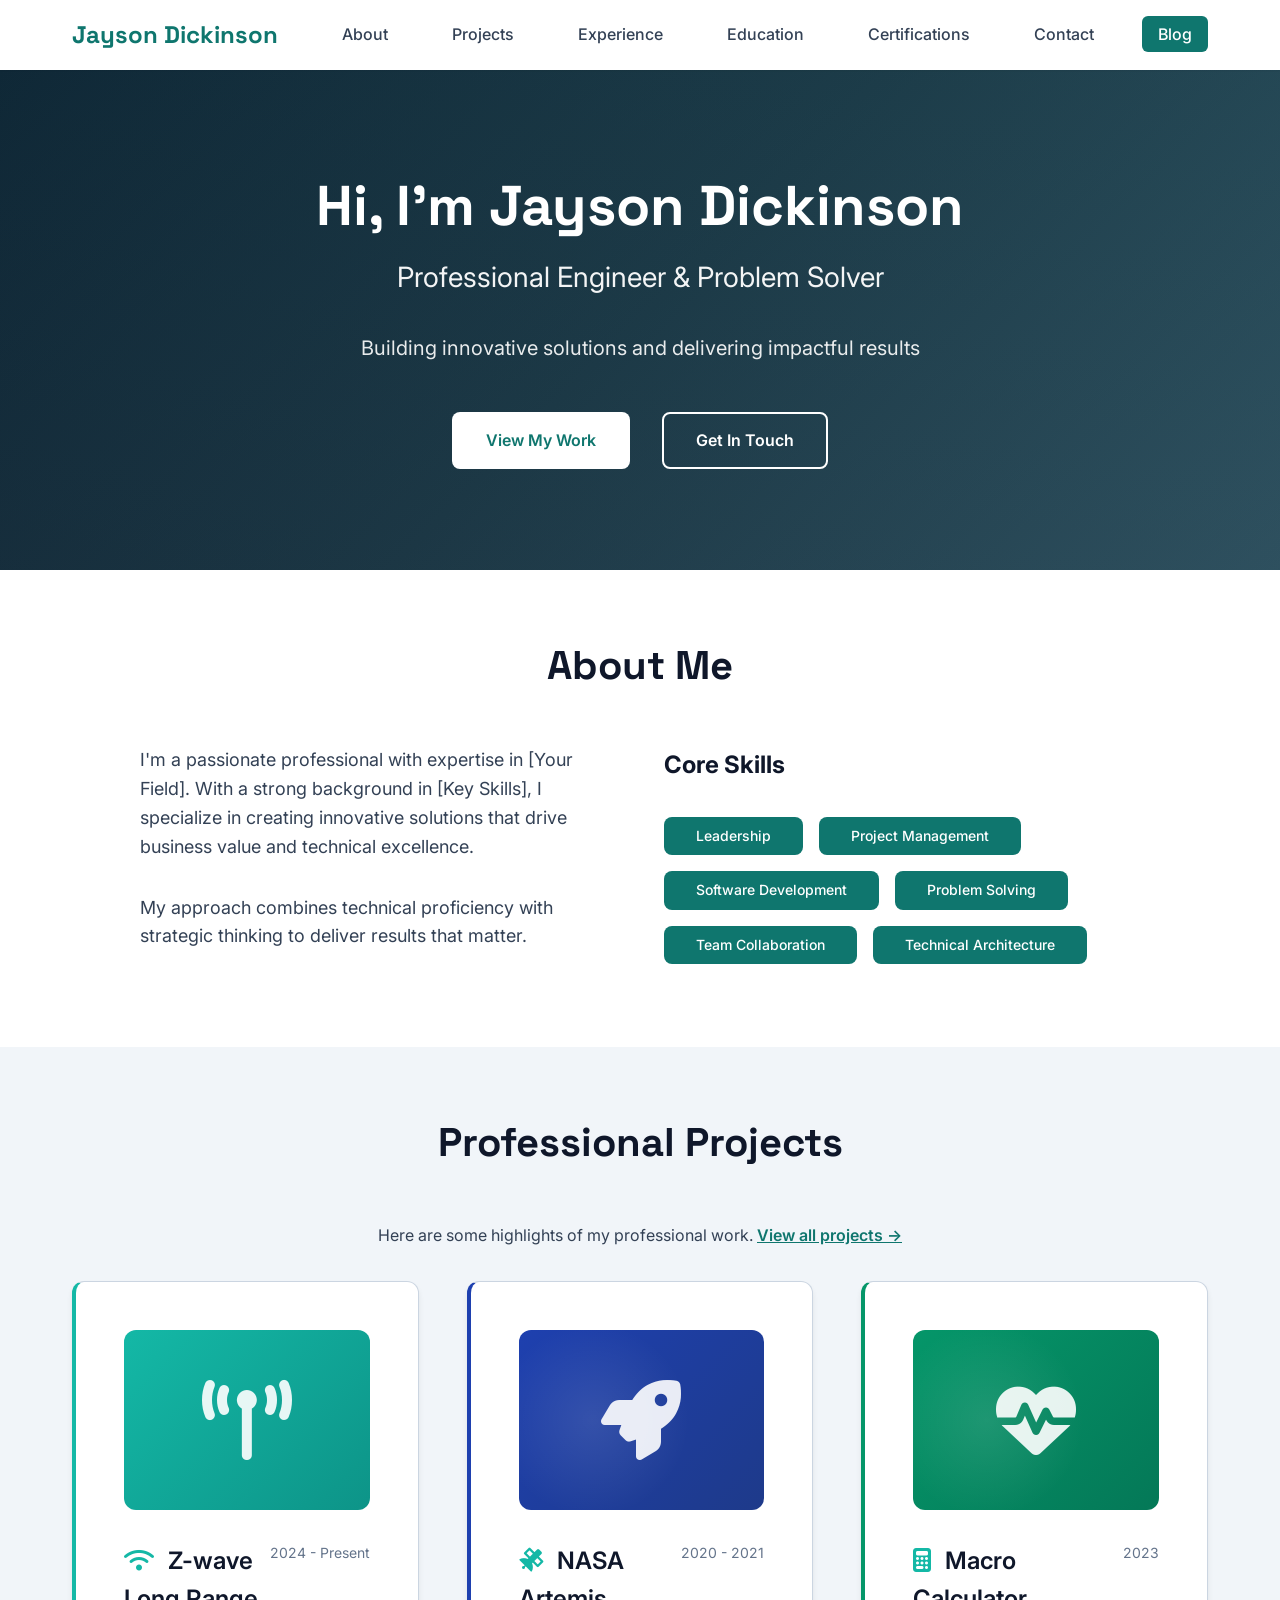
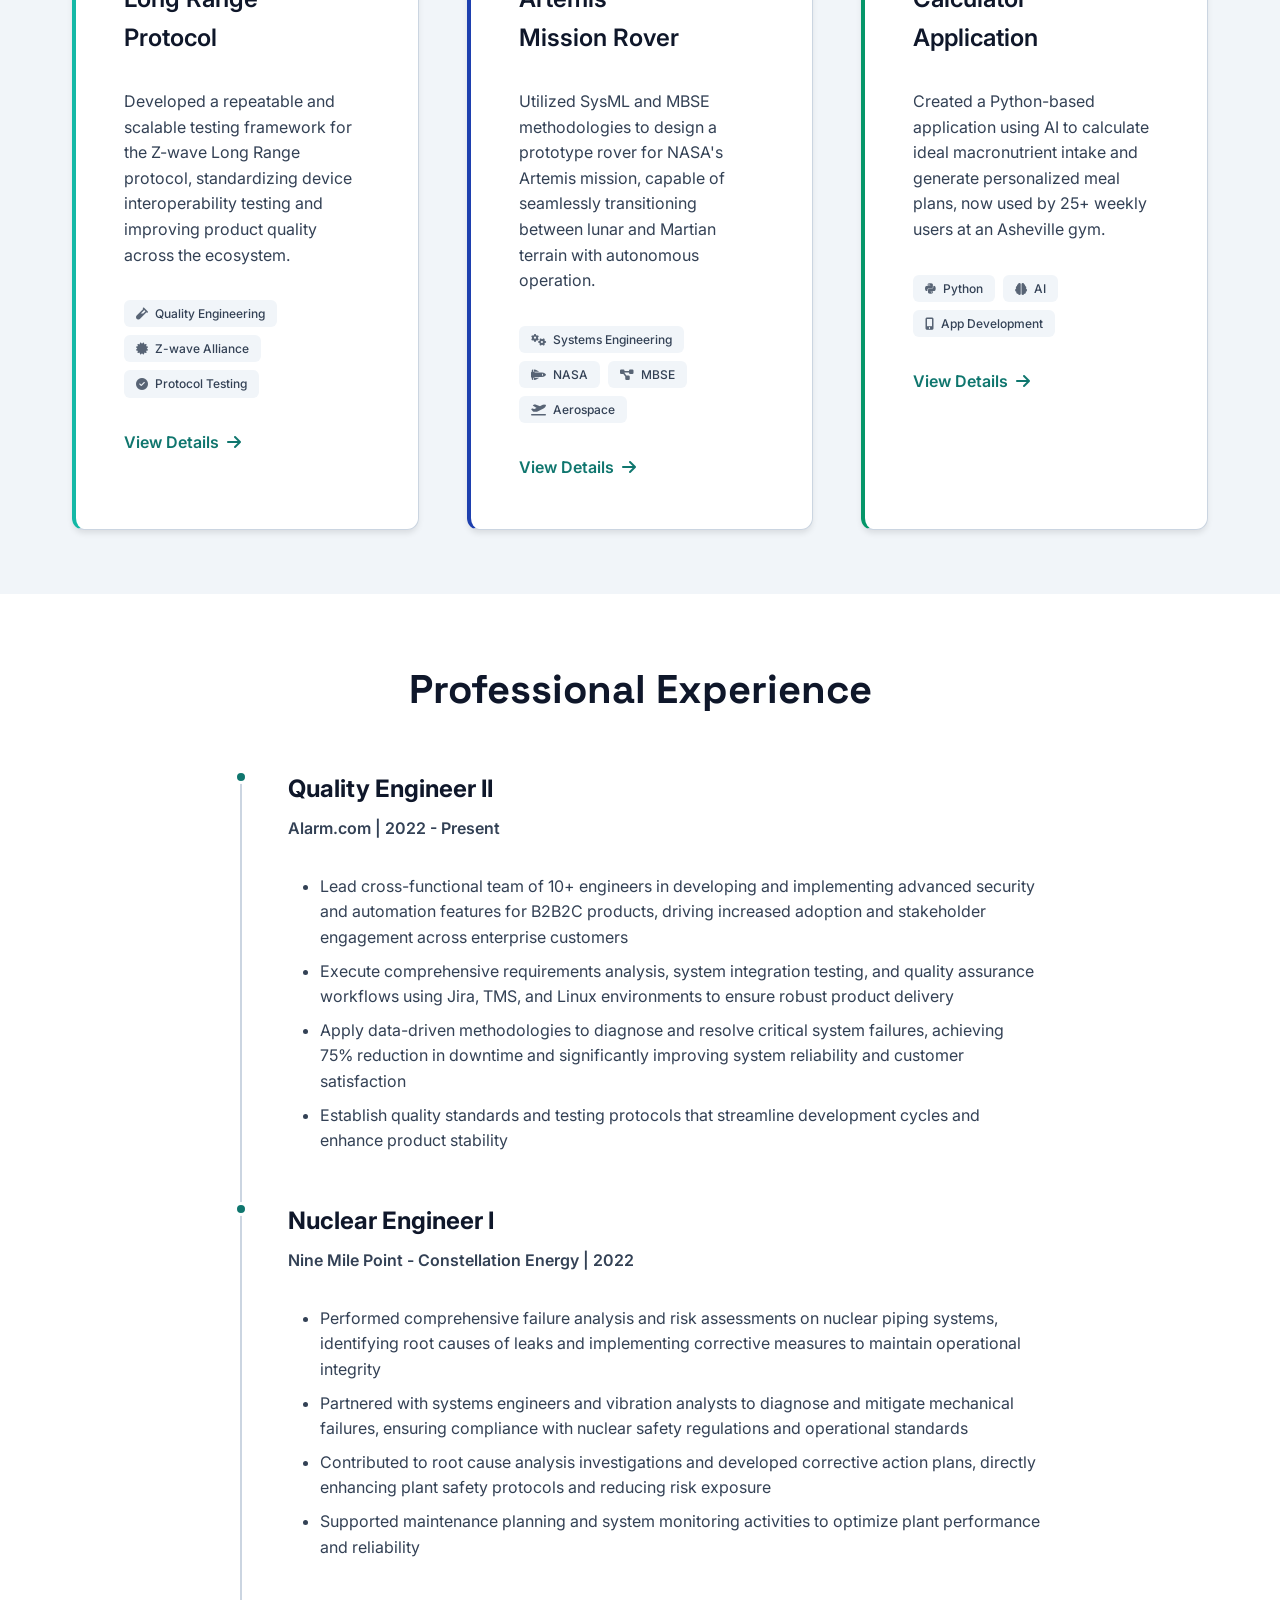
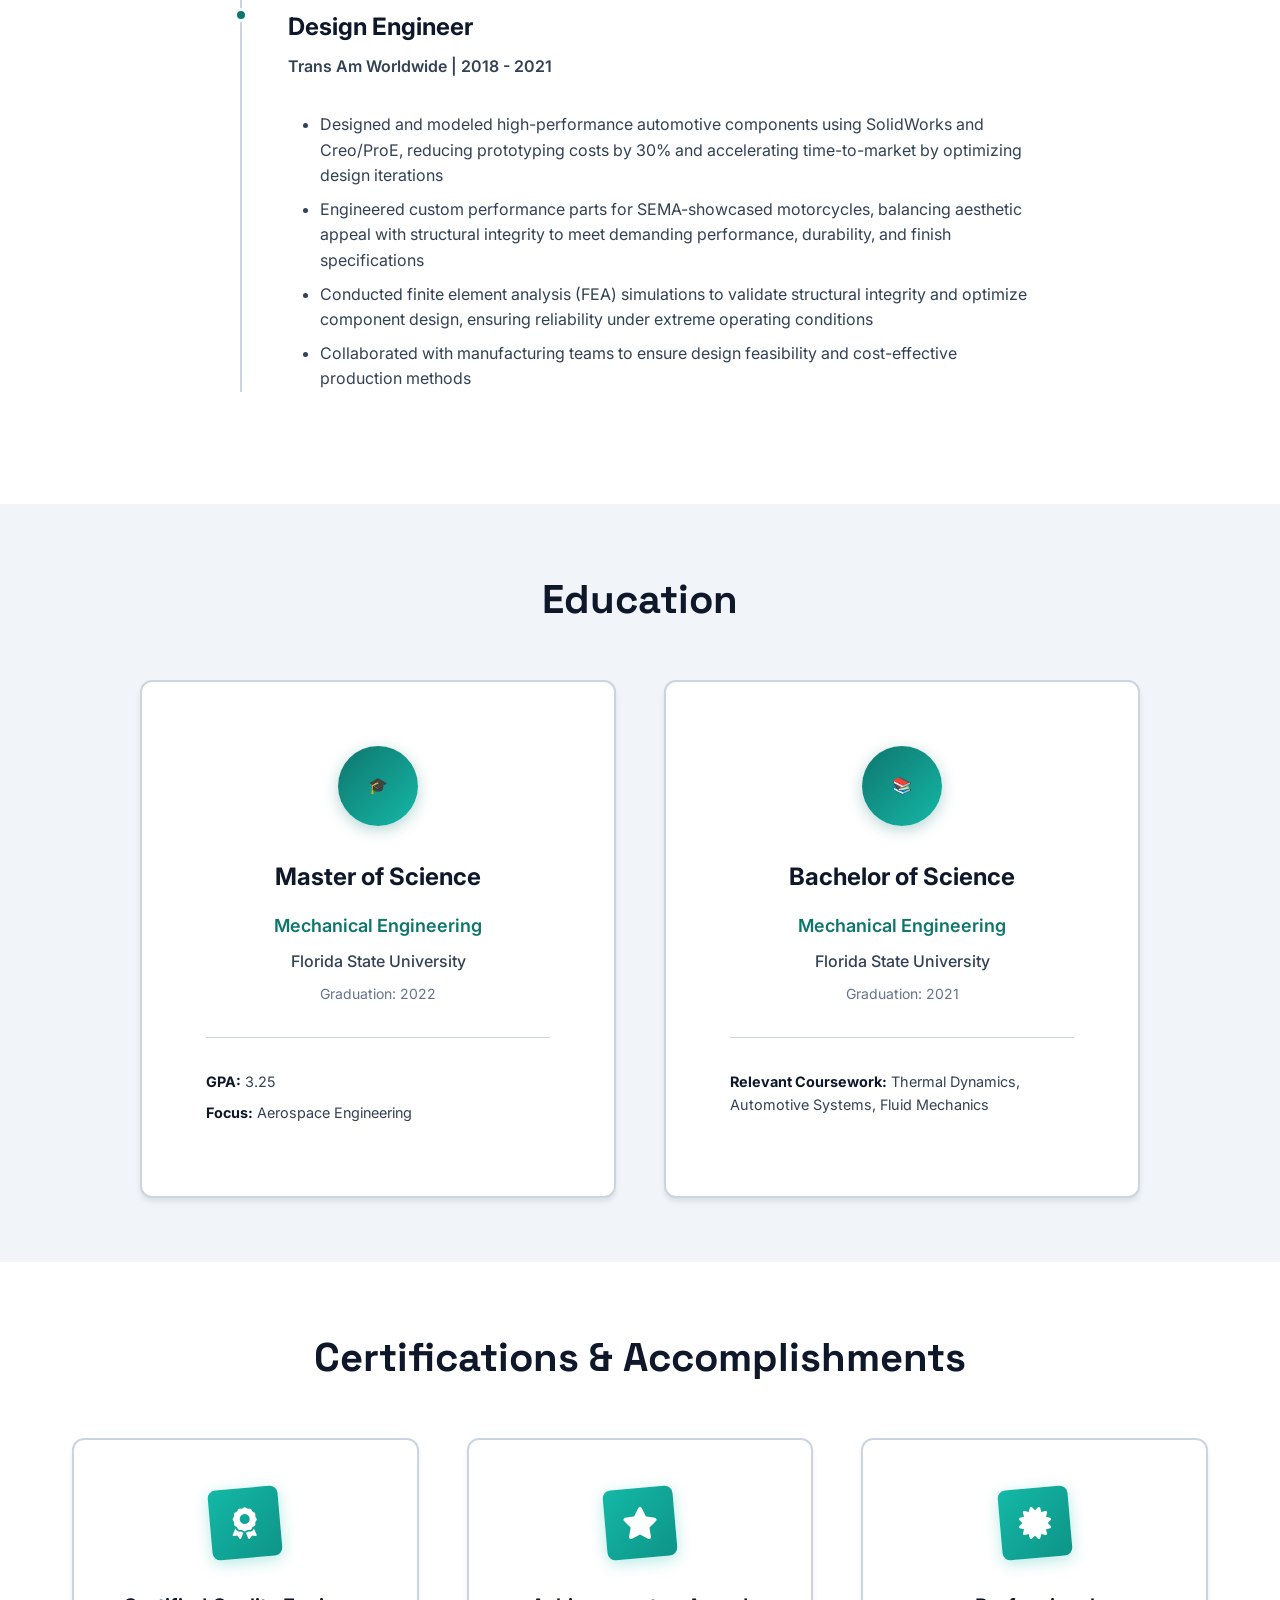
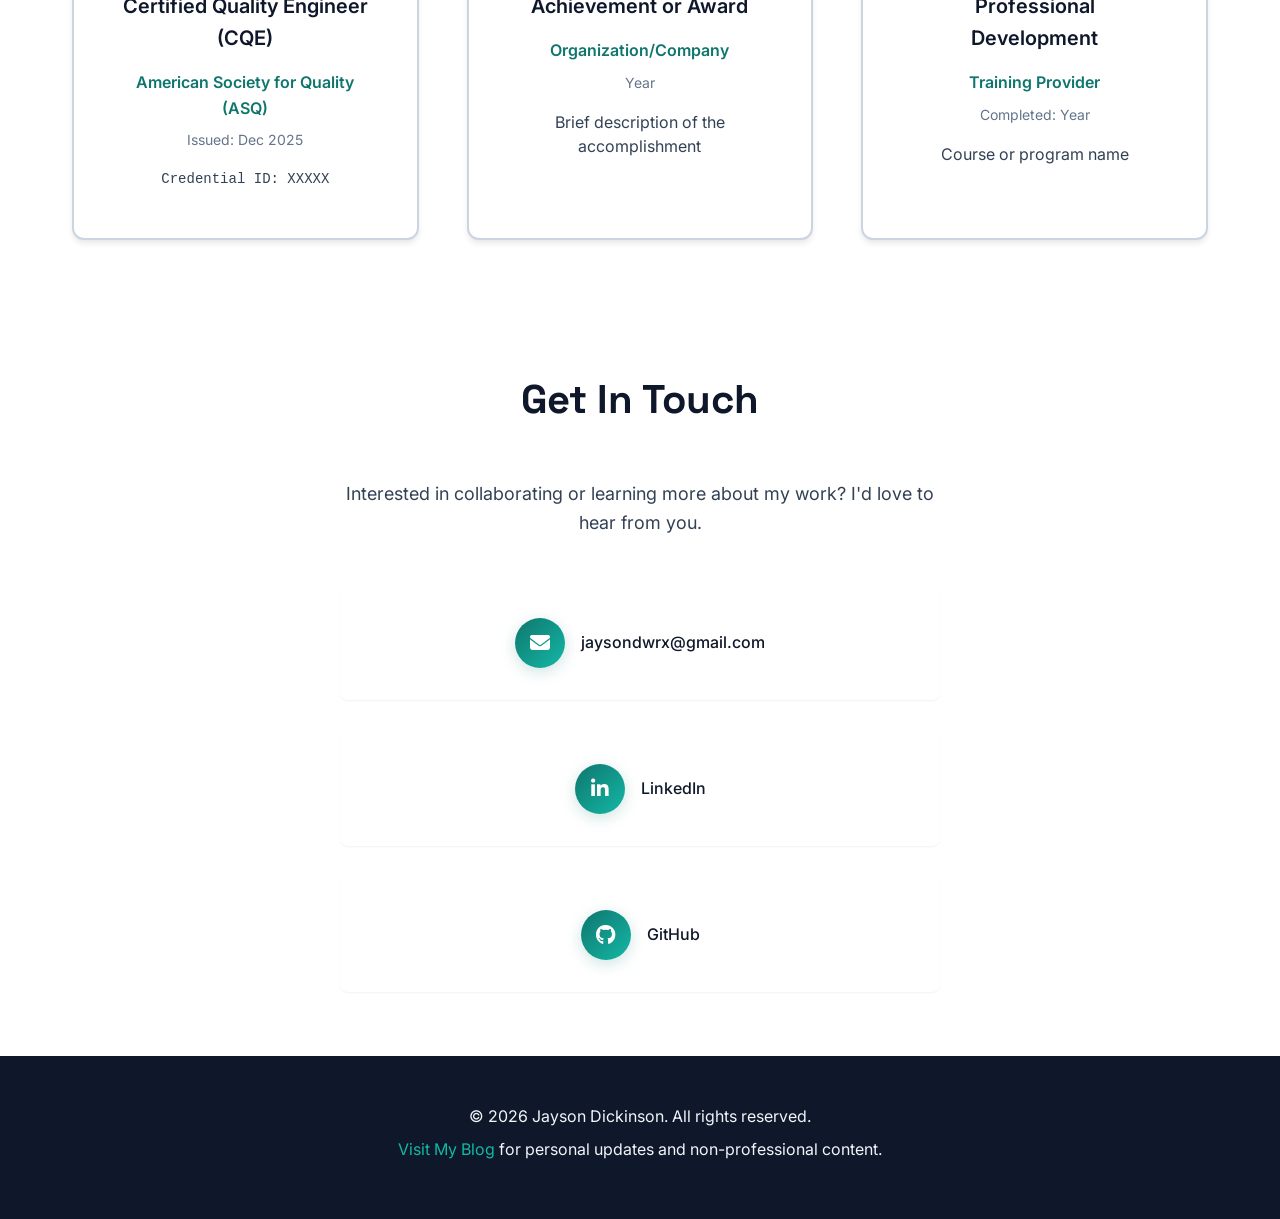
==== index.html @ f4d1e703 "Fix NASA animation: keep rocket upright, use shuttle icon for rover, infinite loop" ====
<!DOCTYPE html>
<html lang="en">
<head>
  <meta charset="UTF-8" />
  <meta name="viewport" content="width=device-width, initial-scale=1.0" />
  <title>Jayson Dickinson | Professional Portfolio</title>
  <!-- Google Fonts -->
  <link rel="preconnect" href="https://fonts.googleapis.com">
  <link rel="preconnect" href="https://fonts.gstatic.com" crossorigin>
  <link href="https://fonts.googleapis.com/css2?family=Inter:wght@300;400;500;600;700;800&family=Space+Grotesk:wght@400;500;600;700&display=swap" rel="stylesheet">
  <!-- Font Awesome Icons -->
  <link rel="stylesheet" href="https://cdnjs.cloudflare.com/ajax/libs/font-awesome/6.5.1/css/all.min.css" />
  <link rel="stylesheet" href="styles.css" />
</head>
<body>
  <!-- Navigation -->
  <nav class="navbar">
    <div class="container">
      <div class="logo">Jayson Dickinson</div>
      <ul class="nav-links">
        <li><a href="#about">About</a></li>
        <li><a href="#projects">Projects</a></li>
        <li><a href="#experience">Experience</a></li>
        <li><a href="#education">Education</a></li>
        <li><a href="#certifications">Certifications</a></li>
        <li><a href="#contact">Contact</a></li>
        <li><a href="blog.html" class="blog-link">Blog</a></li>
      </ul>
    </div>
  </nav>

  <!-- Hero Section -->
  <section class="hero">
    <div class="container">
      <h1 class="hero-title">Hi, I'm Jayson Dickinson</h1>
      <p class="hero-subtitle">Professional Engineer & Problem Solver</p>
      <p class="hero-description">Building innovative solutions and delivering impactful results</p>
      <div class="hero-cta">
        <a href="#projects" class="btn btn-primary">View My Work</a>
        <a href="#contact" class="btn btn-secondary">Get In Touch</a>
      </div>
    </div>
  </section>

  <!-- About Section -->
  <section id="about" class="section">
    <div class="container">
      <h2 class="section-title">About Me</h2>
      <div class="about-content">
        <div class="about-text">
          <p>I'm a passionate professional with expertise in [Your Field]. With a strong background in [Key Skills], I specialize in creating innovative solutions that drive business value and technical excellence.</p>
          <p>My approach combines technical proficiency with strategic thinking to deliver results that matter.</p>
        </div>
        <div class="skills">
          <h3>Core Skills</h3>
          <div class="skill-tags">
            <span class="tag">Leadership</span>
            <span class="tag">Project Management</span>
            <span class="tag">Software Development</span>
            <span class="tag">Problem Solving</span>
            <span class="tag">Team Collaboration</span>
            <span class="tag">Technical Architecture</span>
          </div>
        </div>
      </div>
    </div>
  </section>

  <!-- Projects Section -->
  <section id="projects" class="section section-alt">
    <div class="container">
      <h2 class="section-title">Professional Projects</h2>
      <p style="text-align: center; margin-bottom: 2rem; color: var(--text-medium);">Here are some highlights of my professional work. <a href="projects.html" style="color: var(--primary-color); font-weight: 600;">View all projects →</a></p>
      <div class="projects-grid">
        
        <div class="project-card project-wireless">
          <div class="project-image">
            <i class="fas fa-broadcast-tower project-icon-large"></i>
          </div>
          <div class="project-header">
            <h3><i class="fas fa-wifi"></i> Z-wave Long Range Protocol</h3>
            <span class="project-date">2024 - Present</span>
          </div>
          <p class="project-description">Developed a repeatable and scalable testing framework for the Z-wave Long Range protocol, standardizing device interoperability testing and improving product quality across the ecosystem.</p>
          <div class="project-tags">
            <span class="tag-small"><i class="fas fa-vial"></i> Quality Engineering</span>
            <span class="tag-small"><i class="fas fa-certificate"></i> Z-wave Alliance</span>
            <span class="tag-small"><i class="fas fa-check-circle"></i> Protocol Testing</span>
          </div>
          <div class="project-links">
            <a href="projects.html" class="project-link">View Details <i class="fas fa-arrow-right"></i></a>
          </div>
        </div>

        <div class="project-card project-space">
          <div class="project-image">
            <i class="fas fa-rocket project-icon-large"></i>
            <i class="fas fa-shuttle project-rover"></i>
          </div>
          <div class="project-header">
            <h3><i class="fas fa-satellite"></i> NASA Artemis Mission Rover</h3>
            <span class="project-date">2020 - 2021</span>
          </div>
          <p class="project-description">Utilized SysML and MBSE methodologies to design a prototype rover for NASA's Artemis mission, capable of seamlessly transitioning between lunar and Martian terrain with autonomous operation.</p>
          <div class="project-tags">
            <span class="tag-small"><i class="fas fa-cogs"></i> Systems Engineering</span>
            <span class="tag-small"><i class="fas fa-space-shuttle"></i> NASA</span>
            <span class="tag-small"><i class="fas fa-project-diagram"></i> MBSE</span>
            <span class="tag-small"><i class="fas fa-plane-departure"></i> Aerospace</span>
          </div>
          <div class="project-links">
            <a href="projects.html" class="project-link">View Details <i class="fas fa-arrow-right"></i></a>
          </div>
        </div>

        <div class="project-card project-health">
          <div class="project-image">
            <i class="fas fa-heartbeat project-icon-large"></i>
          </div>
          <div class="project-header">
            <h3><i class="fas fa-calculator"></i> Macro Calculator Application</h3>
            <span class="project-date">2023</span>
          </div>
          <p class="project-description">Created a Python-based application using AI to calculate ideal macronutrient intake and generate personalized meal plans, now used by 25+ weekly users at an Asheville gym.</p>
          <div class="project-tags">
            <span class="tag-small"><i class="fab fa-python"></i> Python</span>
            <span class="tag-small"><i class="fas fa-brain"></i> AI</span>
            <span class="tag-small"><i class="fas fa-mobile-alt"></i> App Development</span>
          </div>
          <div class="project-links">
            <a href="projects.html" class="project-link">View Details <i class="fas fa-arrow-right"></i></a>
          </div>
        </div>

      </div>
    </div>
  </section>

  <!-- Experience Section -->
  <section id="experience" class="section">
    <div class="container">
      <h2 class="section-title">Professional Experience</h2>
      <div class="timeline">
        
        <div class="timeline-item">
          <div class="timeline-marker"></div>
          <div class="timeline-content">
            <h3>Quality Engineer II</h3>
            <p class="company">Alarm.com | 2022 - Present</p>
            <ul>
              <li>Lead cross-functional team of 10+ engineers in developing and implementing advanced security and automation features for B2B2C products, driving increased adoption and stakeholder engagement across enterprise customers</li>
              <li>Execute comprehensive requirements analysis, system integration testing, and quality assurance workflows using Jira, TMS, and Linux environments to ensure robust product delivery</li>
              <li>Apply data-driven methodologies to diagnose and resolve critical system failures, achieving 75% reduction in downtime and significantly improving system reliability and customer satisfaction</li>
              <li>Establish quality standards and testing protocols that streamline development cycles and enhance product stability</li>
            </ul>
          </div>
        </div>

        <div class="timeline-item">
          <div class="timeline-marker"></div>
          <div class="timeline-content">
            <h3>Nuclear Engineer I</h3>
            <p class="company">Nine Mile Point - Constellation Energy | 2022</p>
            <ul>
              <li>Performed comprehensive failure analysis and risk assessments on nuclear piping systems, identifying root causes of leaks and implementing corrective measures to maintain operational integrity</li>
              <li>Partnered with systems engineers and vibration analysts to diagnose and mitigate mechanical failures, ensuring compliance with nuclear safety regulations and operational standards</li>
              <li>Contributed to root cause analysis investigations and developed corrective action plans, directly enhancing plant safety protocols and reducing risk exposure</li>
              <li>Supported maintenance planning and system monitoring activities to optimize plant performance and reliability</li>
            </ul>
          </div>
        </div>

        <div class="timeline-item">
          <div class="timeline-marker"></div>
          <div class="timeline-content">
            <h3>Design Engineer</h3>
            <p class="company">Trans Am Worldwide | 2018 - 2021</p>
            <ul>
              <li>Designed and modeled high-performance automotive components using SolidWorks and Creo/ProE, reducing prototyping costs by 30% and accelerating time-to-market by optimizing design iterations</li>
              <li>Engineered custom performance parts for SEMA-showcased motorcycles, balancing aesthetic appeal with structural integrity to meet demanding performance, durability, and finish specifications</li>
              <li>Conducted finite element analysis (FEA) simulations to validate structural integrity and optimize component design, ensuring reliability under extreme operating conditions</li>
              <li>Collaborated with manufacturing teams to ensure design feasibility and cost-effective production methods</li>
            </ul>
          </div>
        </div>

      </div>
    </div>
  </section>

  <!-- Education Section -->
  <section id="education" class="section section-alt">
    <div class="container">
      <h2 class="section-title">Education</h2>
      <div class="education-grid">
        
        <div class="education-card">
          <div class="education-icon">🎓</div>
          <h3>Master of Science</h3>
          <p class="education-major">Mechanical Engineering</p>
          <p class="education-school">Florida State University</p>
          <p class="education-date">Graduation: 2022</p>
          <div class="education-details">
            <p><strong>GPA:</strong> 3.25</p>
            <p><strong>Focus:</strong> Aerospace Engineering</p>
          </div>
        </div>

        <div class="education-card">
          <div class="education-icon">📚</div>
          <h3>Bachelor of Science</h3>
          <p class="education-major">Mechanical Engineering</p>
          <p class="education-school">Florida State University</p>
          <p class="education-date">Graduation: 2021</p>
          <div class="education-details">
            <p><strong>Relevant Coursework:</strong> Thermal Dynamics, Automotive Systems, Fluid Mechanics</p>
          </div>
        </div>

      </div>
    </div>
  </section>

  <!-- Certifications & Accomplishments Section -->
  <section id="certifications" class="section">
    <div class="container">
      <h2 class="section-title">Certifications & Accomplishments</h2>
      <div class="certifications-grid">
        
        <!-- Certification Item -->
        <div class="cert-card">
          <div class="cert-icon"><i class="fas fa-award"></i></div>
          <h3>Certified Quality Engineer (CQE)</h3>
          <p class="cert-issuer">American Society for Quality (ASQ)</p>
          <p class="cert-date">Issued: Dec 2025</p>
          <p class="cert-id">Credential ID: XXXXX</p>
        </div>

        <!-- Accomplishment Item -->
        <div class="cert-card">
          <div class="cert-icon"><i class="fas fa-star"></i></div>
          <h3>Achievement or Award</h3>
          <p class="cert-issuer">Organization/Company</p>
          <p class="cert-date">Year</p>
          <p class="cert-description">Brief description of the accomplishment</p>
        </div>

        <!-- Add more as needed -->
        <div class="cert-card">
          <div class="cert-icon"><i class="fas fa-certificate"></i></div>
          <h3>Professional Development</h3>
          <p class="cert-issuer">Training Provider</p>
          <p class="cert-date">Completed: Year</p>
          <p class="cert-description">Course or program name</p>
        </div>

      </div>
    </div>
  </section>

  <!-- Contact Section -->
  <section id="contact" class="section">
    <div class="container">
      <h2 class="section-title">Get In Touch</h2>
      <div class="contact-content">
        <p class="contact-intro">Interested in collaborating or learning more about my work? I'd love to hear from you.</p>
        <div class="contact-methods">
          <a href="mailto:jaysondwrx@gmail.com" class="contact-item">
            <span class="contact-icon"><i class="fas fa-envelope"></i></span>
            <span>jaysondwrx@gmail.com</span>
          </a>
          <a href="https://linkedin.com/in/jayson-dickinson-869966bb" target="_blank" class="contact-item">
            <span class="contact-icon"><i class="fab fa-linkedin-in"></i></span>
            <span>LinkedIn</span>
          </a>
          <a href="https://github.com/jpdickinson" target="_blank" class="contact-item">
            <span class="contact-icon"><i class="fab fa-github"></i></span>
            <span>GitHub</span>
          </a>
        </div>
      </div>
    </div>
  </section>

  <!-- Footer -->
  <footer class="footer">
    <div class="container">
      <p>&copy; 2026 Jayson Dickinson. All rights reserved.</p>
      <p><a href="blog.html">Visit My Blog</a> for personal updates and non-professional content.</p>
    </div>
  </footer>

</body>
</html>
---- styles.css ----
/* ===================================
   Global Styles & Reset
   =================================== */
* {
  margin: 0;
  padding: 0;
  box-sizing: border-box;
}

:root {
  /* Color Palette - Modern Professional Theme */
  --primary-color: #0f766e;
  --primary-dark: #115e59;
  --secondary-color: #475569;
  --accent-color: #14b8a6;
  --accent-dark: #0d9488;
  --bg-light: #f1f5f9;
  --bg-white: #ffffff;
  --text-dark: #0f172a;
  --text-medium: #334155;
  --text-light: #64748b;
  --border-color: #cbd5e1;
  
  /* Spacing */
  --spacing-xs: 0.5rem;
  --spacing-sm: 1rem;
  --spacing-md: 2rem;
  --spacing-lg: 3rem;
  --spacing-xl: 4rem;
  
  /* Typography */
  --font-main: 'Inter', -apple-system, BlinkMacSystemFont, 'Segoe UI', Roboto, sans-serif;
  --font-heading: 'Space Grotesk', 'Segoe UI', system-ui, sans-serif;
  
  /* Shadows */
  --shadow-sm: 0 1px 2px 0 rgba(0, 0, 0, 0.05);
  --shadow-md: 0 4px 6px -1px rgba(0, 0, 0, 0.1);
  --shadow-lg: 0 10px 15px -3px rgba(0, 0, 0, 0.1);
  
  /* Border Radius */
  --radius-sm: 0.375rem;
  --radius-md: 0.5rem;
  --radius-lg: 0.75rem;
}

html {
  scroll-behavior: smooth;
}

body {
  font-family: var(--font-main);
  color: var(--text-dark);
  line-height: 1.6;
  background-color: var(--bg-white);
}

.container {
  max-width: 1200px;
  margin: 0 auto;
  padding: 0 var(--spacing-md);
}

/* ===================================
   Navigation Bar
   =================================== */
.navbar {
  background-color: var(--bg-white);
  box-shadow: var(--shadow-sm);
  position: sticky;
  top: 0;
  z-index: 1000;
  padding: var(--spacing-sm) 0;
}

.navbar .container {
  display: flex;
  justify-content: space-between;
  align-items: center;
}

.logo {
  font-size: 1.5rem;
  font-weight: 700;
  color: var(--primary-color);
  font-family: var(--font-heading);
}

.nav-links {
  display: flex;
  list-style: none;
  gap: var(--spacing-md);
  align-items: center;
}

.nav-links a {
  text-decoration: none;
  color: var(--text-medium);
  font-weight: 500;
  transition: color 0.3s ease;
  padding: var(--spacing-xs) var(--spacing-sm);
  border-radius: var(--radius-sm);
}

.nav-links a:hover,
.nav-links a.active {
  color: var(--primary-color);
  background-color: var(--bg-light);
}

.blog-link {
  background-color: var(--primary-color);
  color: var(--bg-white) !important;
  padding: var(--spacing-xs) var(--spacing-md);
  border-radius: var(--radius-md);
}

.blog-link:hover {
  background-color: var(--primary-dark) !important;
}

/* ===================================
   Hero Section
   =================================== */
.hero {
  background: linear-gradient(135deg, #0f172a 0%, #1e293b 50%, #334155 100%);
  color: var(--bg-white);
  padding: var(--spacing-xl) 0;
  text-align: center;
  min-height: 500px;
  display: flex;
  align-items: center;
  justify-content: center;
  position: relative;
  overflow: hidden;
}

.hero::before {
  content: '';
  position: absolute;
  top: 0;
  left: 0;
  right: 0;
  bottom: 0;
  background: linear-gradient(45deg, var(--primary-color) 0%, var(--accent-color) 100%);
  opacity: 0.15;
  z-index: 0;
}

.hero .container {
  position: relative;
  z-index: 1;
}

.hero-title {
  font-size: 3.5rem;
  font-weight: 700;
  margin-bottom: var(--spacing-sm);
  font-family: var(--font-heading);
  line-height: 1.2;
}

.hero-subtitle {
  font-size: 1.75rem;
  margin-bottom: var(--spacing-md);
  opacity: 0.95;
}

.hero-description {
  font-size: 1.25rem;
  margin-bottom: var(--spacing-lg);
  opacity: 0.9;
  max-width: 600px;
  margin-left: auto;
  margin-right: auto;
}

.hero-cta {
  display: flex;
  gap: var(--spacing-md);
  justify-content: center;
  flex-wrap: wrap;
}

/* ===================================
   Buttons
   =================================== */
.btn {
  display: inline-block;
  padding: 0.875rem 2rem;
  border-radius: var(--radius-md);
  text-decoration: none;
  font-weight: 600;
  transition: all 0.3s ease;
  border: 2px solid transparent;
}

.btn-primary {
  background-color: var(--bg-white);
  color: var(--primary-color);
}

.btn-primary:hover {
  transform: translateY(-2px);
  box-shadow: var(--shadow-lg);
}

.btn-secondary {
  background-color: transparent;
  color: var(--bg-white);
  border-color: var(--bg-white);
}

.btn-secondary:hover {
  background-color: var(--bg-white);
  color: var(--primary-color);
  transform: translateY(-2px);
}

/* ===================================
   Sections
   =================================== */
.section {
  padding: var(--spacing-xl) 0;
}

.section-alt {
  background-color: var(--bg-light);
}

.section-title {
  font-size: 2.5rem;
  font-weight: 700;
  text-align: center;
  margin-bottom: var(--spacing-lg);
  color: var(--text-dark);
  font-family: var(--font-heading);
}

/* ===================================
   About Section
   =================================== */
.about-content {
  display: grid;
  grid-template-columns: 1fr 1fr;
  gap: var(--spacing-lg);
  max-width: 1000px;
  margin: 0 auto;
}

.about-text {
  font-size: 1.125rem;
  color: var(--text-medium);
}

.about-text p {
  margin-bottom: var(--spacing-md);
}

.skills h3 {
  font-size: 1.5rem;
  margin-bottom: var(--spacing-md);
  color: var(--text-dark);
}

.skill-tags {
  display: flex;
  flex-wrap: wrap;
  gap: var(--spacing-sm);
}

.tag {
  background-color: var(--primary-color);
  color: var(--bg-white);
  padding: var(--spacing-xs) var(--spacing-md);
  border-radius: var(--radius-md);
  font-size: 0.875rem;
  font-weight: 500;
}

/* ===================================
   Projects Section
   =================================== */
.projects-grid {
  display: grid;
  grid-template-columns: repeat(auto-fit, minmax(320px, 1fr));
  gap: var(--spacing-lg);
  max-width: 1200px;
  margin: 0 auto;
}

.project-card {
  background-color: var(--bg-white);
  border-radius: var(--radius-lg);
  padding: var(--spacing-lg);
  box-shadow: var(--shadow-md);
  transition: all 0.3s ease;
  border: 1px solid var(--border-color);
}

.project-card:hover {
  transform: translateY(-5px);
  box-shadow: var(--shadow-lg);
}

/* Project Image/Icon Area */
.project-image {
  width: 100%;
  height: 180px;
  background: linear-gradient(135deg, var(--primary-color), var(--accent-color));
  border-radius: var(--radius-lg);
  margin-bottom: var(--spacing-md);
  display: flex;
  align-items: center;
  justify-content: center;
  overflow: hidden;
  position: relative;
  transition: all 0.4s ease;
}

.project-image::before {
  content: '';
  position: absolute;
  top: 0;
  left: 0;
  right: 0;
  bottom: 0;
  background: radial-gradient(circle at 30% 50%, rgba(255,255,255,0.1) 0%, transparent 50%);
}

.project-icon-large {
  font-size: 5rem;
  color: rgba(255, 255, 255, 0.9);
  z-index: 1;
  transition: all 0.4s ease;
}

.project-card:hover .project-icon-large {
  color: rgba(255, 255, 255, 1);
}

/* Default hover animation for non-animated project cards */
.project-health:hover .project-icon-large {
  transform: scale(1.15) rotate(5deg);
}

.project-card:hover .project-image {
  transform: scale(1.02);
}

/* Project Icons in Headers */
.project-card h3 i {
  margin-right: var(--spacing-xs);
  color: var(--accent-color);
}

.tag-small i {
  margin-right: 4px;
  opacity: 0.8;
}

.project-link i {
  margin-left: 4px;
  transition: transform 0.3s ease;
}

.project-link:hover i {
  transform: translateX(5px);
}

/* Themed Project Images */
.project-wireless .project-image {
  background: linear-gradient(135deg, #14b8a6 0%, #0d9488 100%);
  position: relative;
  overflow: visible;
}

.project-space .project-image {
  background: linear-gradient(135deg, #1e40af 0%, #1e3a8a 100%);
  position: relative;
  overflow: hidden;
}

.project-health .project-image {
  background: linear-gradient(135deg, #059669 0%, #047857 100%);
}

/* Radio Wave Pulse Animation for Z-wave Project */
.project-wireless .project-image::before,
.project-wireless .project-image::after {
  content: '';
  position: absolute;
  top: 50%;
  left: 50%;
  transform: translate(-50%, -50%);
  width: 100px;
  height: 100px;
  border: 3px solid rgba(255, 255, 255, 0.6);
  border-radius: 50%;
  opacity: 0;
  pointer-events: none;
}

.project-wireless:hover .project-image::before {
  animation: radioPulse 2s ease-out infinite;
}

.project-wireless:hover .project-image::after {
  animation: radioPulse 2s ease-out infinite 1s;
}

.project-wireless:hover .project-icon-large {
  animation: antennaTransmit 2s ease-in-out infinite;
}

@keyframes radioPulse {
  0% {
    width: 100px;
    height: 100px;
    opacity: 0.8;
  }
  50% {
    opacity: 0.4;
  }
  100% {
    width: 250px;
    height: 250px;
    opacity: 0;
  }
}

@keyframes antennaTransmit {
  0%, 100% {
    transform: scale(1);
  }
  50% {
    transform: scale(1.05);
  }
}

/* NASA Rocket Takeoff Animation */
.project-space:hover .project-icon-large {
  animation: rocketTakeoff 4s ease-in-out infinite;
  transform: none;
}

@keyframes rocketTakeoff {
  0% {
    transform: translateY(0) scale(1);
    opacity: 1;
  }
  25% {
    transform: translateY(-80px) scale(1.1);
    opacity: 1;
  }
  50% {
    transform: translateY(-160px) scale(0.6);
    opacity: 0;
  }
  51% {
    transform: translateY(160px) scale(0.6);
    opacity: 0;
  }
  75% {
    transform: translateY(80px) scale(0.8);
    opacity: 0.5;
  }
  100% {
    transform: translateY(0) scale(1);
    opacity: 1;
  }
}

/* Rover Element Styling */
.project-rover {
  position: absolute;
  bottom: 20px;
  left: -50px;
  font-size: 2rem;
  color: rgba(255, 255, 255, 0.9);
  opacity: 0;
  z-index: 2;
}

.project-space:hover .project-rover {
  animation: roverRoll 4s ease-in-out 1.5s infinite;
}

@keyframes roverRoll {
  0% {
    left: -50px;
    opacity: 0;
  }
  10% {
    opacity: 1;
  }
  90% {
    opacity: 1;
  }
  100% {
    left: calc(100% + 20px);
    opacity: 0;
  }
}

/* Themed Project Cards */
.project-wireless {
  border-left: 4px solid #14b8a6;
}

.project-wireless .project-icon {
  background: linear-gradient(135deg, #14b8a6, #0d9488);
  box-shadow: 0 4px 15px rgba(20, 184, 166, 0.4);
}

.project-wireless:hover {
  border-left-color: #0d9488;
  background: linear-gradient(to bottom, #ffffff, #f0fdfa);
}

.project-space {
  border-left: 4px solid #1e40af;
}

.project-space .project-icon {
  background: linear-gradient(135deg, #1e40af, #1e3a8a);
  box-shadow: 0 4px 15px rgba(30, 64, 175, 0.4);
}

.project-space:hover {
  border-left-color: #1e3a8a;
  background: linear-gradient(to bottom, #ffffff, #eff6ff);
}

.project-health {
  border-left: 4px solid #059669;
}

.project-health .project-icon {
  background: linear-gradient(135deg, #059669, #047857);
  box-shadow: 0 4px 15px rgba(5, 150, 105, 0.4);
}

.project-health:hover {
  border-left-color: #047857;
  background: linear-gradient(to bottom, #ffffff, #f0fdf4);
}


.project-header {
  display: flex;
  justify-content: space-between;
  align-items: flex-start;
  margin-bottom: var(--spacing-md);
}

.project-card h3 {
  font-size: 1.5rem;
  color: var(--text-dark);
  font-weight: 600;
}

.project-date {
  color: var(--text-light);
  font-size: 0.875rem;
  white-space: nowrap;
}

.project-description {
  color: var(--text-medium);
  margin-bottom: var(--spacing-md);
  line-height: 1.6;
}

.project-tags {
  display: flex;
  flex-wrap: wrap;
  gap: var(--spacing-xs);
  margin-bottom: var(--spacing-md);
}

.tag-small {
  background-color: var(--bg-light);
  color: var(--text-medium);
  padding: 0.25rem 0.75rem;
  border-radius: var(--radius-sm);
  font-size: 0.75rem;
  font-weight: 500;
}

.project-links {
  margin-top: var(--spacing-md);
}

.project-link {
  color: var(--primary-color);
  text-decoration: none;
  font-weight: 600;
  transition: color 0.3s ease;
}

.project-link:hover {
  color: var(--primary-dark);
}

/* ===================================
   Experience Timeline
   =================================== */
.timeline {
  max-width: 800px;
  margin: 0 auto;
  position: relative;
  padding-left: var(--spacing-lg);
}

.timeline::before {
  content: '';
  position: absolute;
  left: 0;
  top: 0;
  bottom: 0;
  width: 2px;
  background-color: var(--border-color);
}

.timeline-item {
  position: relative;
  margin-bottom: var(--spacing-lg);
}

.timeline-marker {
  position: absolute;
  left: calc(-1 * var(--spacing-lg) - 6px);
  top: 0;
  width: 14px;
  height: 14px;
  border-radius: 50%;
  background-color: var(--primary-color);
  border: 3px solid var(--bg-white);
}

.timeline-content h3 {
  font-size: 1.5rem;
  color: var(--text-dark);
  margin-bottom: var(--spacing-xs);
}

.company {
  color: var(--text-medium);
  font-weight: 600;
  margin-bottom: var(--spacing-md);
}

.timeline-content ul {
  margin-left: var(--spacing-md);
  color: var(--text-medium);
}

.timeline-content li {
  margin-bottom: var(--spacing-xs);
}

/* ===================================
   Education Section
   =================================== */
.education-grid {
  display: grid;
  grid-template-columns: repeat(auto-fit, minmax(350px, 1fr));
  gap: var(--spacing-lg);
  max-width: 1000px;
  margin: 0 auto;
}

.education-card {
  background-color: var(--bg-white);
  border-radius: var(--radius-lg);
  padding: var(--spacing-xl);
  text-align: center;
  box-shadow: var(--shadow-md);
  transition: all 0.3s ease;
  border: 2px solid var(--border-color);
}

.education-card:hover {
  transform: translateY(-5px);
  box-shadow: var(--shadow-lg);
  border-color: var(--accent-color);
}

.education-icon {
  width: 80px;
  height: 80px;
  margin: 0 auto var(--spacing-md);
  background: linear-gradient(135deg, var(--primary-color), var(--accent-color));
  border-radius: 50%;
  display: flex;
  align-items: center;
  justify-content: center;
  color: var(--bg-white);
  position: relative;
  box-shadow: 0 4px 15px rgba(15, 118, 110, 0.3);
  transition: all 0.3s ease;
}

.education-icon i {
  font-size: 2.5rem;
}

.education-card:hover .education-icon {
  transform: scale(1.1);
  box-shadow: 0 6px 20px rgba(15, 118, 110, 0.4);
}

.education-card h3 {
  font-size: 1.5rem;
  color: var(--text-dark);
  margin-bottom: var(--spacing-sm);
  font-weight: 700;
}

.education-major {
  color: var(--primary-color);
  font-weight: 600;
  font-size: 1.125rem;
  margin-bottom: var(--spacing-xs);
}

.education-school {
  color: var(--text-medium);
  font-weight: 500;
  margin-bottom: var(--spacing-xs);
}

.education-date {
  color: var(--text-light);
  font-size: 0.875rem;
  margin-bottom: var(--spacing-md);
}

.education-details {
  margin-top: var(--spacing-md);
  padding-top: var(--spacing-md);
  border-top: 1px solid var(--border-color);
  text-align: left;
}

.education-details p {
  color: var(--text-medium);
  font-size: 0.9rem;
  margin-bottom: var(--spacing-xs);
}

.education-details strong {
  color: var(--text-dark);
}

/* ===================================
   Certifications & Accomplishments
   =================================== */
.certifications-grid {
  display: grid;
  grid-template-columns: repeat(auto-fit, minmax(300px, 1fr));
  gap: var(--spacing-lg);
  max-width: 1200px;
  margin: 0 auto;
}

.cert-card {
  background-color: var(--bg-white);
  border-radius: var(--radius-lg);
  padding: var(--spacing-lg);
  text-align: center;
  box-shadow: var(--shadow-md);
  transition: all 0.3s ease;
  border: 2px solid var(--border-color);
}

.cert-card:hover {
  transform: translateY(-5px);
  box-shadow: var(--shadow-lg);
  border-color: var(--primary-color);
}

.cert-icon {
  width: 70px;
  height: 70px;
  margin: 0 auto var(--spacing-md);
  background: linear-gradient(135deg, var(--accent-color), var(--accent-dark));
  border-radius: var(--radius-md);
  display: flex;
  align-items: center;
  justify-content: center;
  color: var(--bg-white);
  box-shadow: 0 4px 15px rgba(20, 184, 166, 0.3);
  transform: rotate(-5deg);
  transition: all 0.3s ease;
}

.cert-icon i {
  font-size: 2rem;
  transform: rotate(5deg);
}

.cert-card:hover .cert-icon {
  transform: rotate(0deg) scale(1.1);
}

.cert-card h3 {
  font-size: 1.25rem;
  color: var(--text-dark);
  margin-bottom: var(--spacing-sm);
  font-weight: 600;
}

.cert-issuer {
  color: var(--primary-color);
  font-weight: 600;
  margin-bottom: var(--spacing-xs);
}

.cert-date {
  color: var(--text-light);
  font-size: 0.875rem;
  margin-bottom: var(--spacing-xs);
}

.cert-id {
  color: var(--text-medium);
  font-size: 0.875rem;
  font-family: monospace;
  margin-top: var(--spacing-sm);
}

.cert-description {
  color: var(--text-medium);
  margin-top: var(--spacing-sm);
  line-height: 1.5;
}

/* ===================================
   Contact Section
   =================================== */
.contact-content {
  text-align: center;
  max-width: 600px;
  margin: 0 auto;
}

.contact-intro {
  font-size: 1.125rem;
  color: var(--text-medium);
  margin-bottom: var(--spacing-lg);
}

.contact-methods {
  display: flex;
  flex-direction: column;
  gap: var(--spacing-md);
}

.contact-item {
  display: flex;
  align-items: center;
  justify-content: center;
  gap: var(--spacing-sm);
  padding: var(--spacing-md);
  background-color: var(--bg-white);
  border-radius: var(--radius-md);
  text-decoration: none;
  color: var(--text-dark);
  box-shadow: var(--shadow-sm);
  transition: all 0.3s ease;
  font-weight: 500;
}

.contact-item:hover {
  box-shadow: var(--shadow-md);
  transform: translateY(-2px);
  color: var(--primary-color);
}

.contact-icon {
  width: 50px;
  height: 50px;
  background: linear-gradient(135deg, var(--primary-color), var(--accent-color));
  border-radius: 50%;
  display: flex;
  align-items: center;
  justify-content: center;
  color: var(--bg-white);
  flex-shrink: 0;
  box-shadow: 0 4px 15px rgba(15, 118, 110, 0.2);
  transition: all 0.3s ease;
}

.contact-icon i {
  font-size: 1.25rem;
}

.contact-item:hover .contact-icon {
  transform: scale(1.1);
  box-shadow: 0 6px 20px rgba(15, 118, 110, 0.3);
}

/* ===================================
   Blog Styles
   =================================== */
.blog-hero {
  background: linear-gradient(135deg, #1e293b 0%, #334155 100%);
  color: var(--bg-white);
  padding: var(--spacing-xl) 0;
  text-align: center;
  position: relative;
  overflow: hidden;
}

.blog-hero::before {
  content: '';
  position: absolute;
  top: 0;
  left: 0;
  right: 0;
  bottom: 0;
  background: linear-gradient(45deg, var(--accent-color) 0%, var(--primary-color) 100%);
  opacity: 0.2;
  z-index: 0;
}

.blog-hero .container {
  position: relative;
  z-index: 1;
}

.blog-title {
  font-size: 3rem;
  font-weight: 700;
  margin-bottom: var(--spacing-sm);
  font-family: var(--font-heading);
}

.blog-subtitle {
  font-size: 1.5rem;
  opacity: 0.95;
}

.blog-grid {
  display: grid;
  grid-template-columns: repeat(auto-fill, minmax(350px, 1fr));
  gap: var(--spacing-lg);
  max-width: 1200px;
  margin: 0 auto;
}

.blog-post {
  background-color: var(--bg-white);
  border-radius: var(--radius-lg);
  padding: var(--spacing-lg);
  box-shadow: var(--shadow-md);
  transition: all 0.3s ease;
  border: 1px solid var(--border-color);
}

.blog-post:hover {
  transform: translateY(-5px);
  box-shadow: var(--shadow-lg);
}

.post-date {
  color: var(--text-light);
  font-size: 0.875rem;
  margin-bottom: var(--spacing-sm);
  font-weight: 500;
}

.post-title {
  font-size: 1.5rem;
  color: var(--text-dark);
  margin-bottom: var(--spacing-md);
  font-weight: 600;
}

.post-excerpt {
  color: var(--text-medium);
  margin-bottom: var(--spacing-md);
  line-height: 1.6;
}

.read-more {
  color: var(--primary-color);
  text-decoration: none;
  font-weight: 600;
  transition: color 0.3s ease;
  display: inline-block;
  margin-bottom: var(--spacing-md);
}

.read-more:hover {
  color: var(--primary-dark);
}

.post-tags {
  display: flex;
  flex-wrap: wrap;
  gap: var(--spacing-xs);
  margin-top: var(--spacing-md);
  padding-top: var(--spacing-md);
  border-top: 1px solid var(--border-color);
}

/* ===================================
   Blog Categories
   =================================== */
.categories {
  display: flex;
  flex-wrap: wrap;
  gap: var(--spacing-sm);
  justify-content: center;
  max-width: 800px;
  margin: 0 auto;
}

.category-item {
  padding: var(--spacing-sm) var(--spacing-md);
  background-color: var(--bg-white);
  border: 2px solid var(--border-color);
  border-radius: var(--radius-md);
  text-decoration: none;
  color: var(--text-medium);
  font-weight: 500;
  transition: all 0.3s ease;
}

.category-item:hover {
  background-color: var(--primary-color);
  color: var(--bg-white);
  border-color: var(--primary-color);
}

/* ===================================
   Footer
   =================================== */
.footer {
  background-color: var(--text-dark);
  color: var(--bg-light);
  padding: var(--spacing-lg) 0;
  text-align: center;
}

.footer p {
  margin-bottom: var(--spacing-xs);
}

.footer a {
  color: var(--accent-color);
  text-decoration: none;
  transition: color 0.3s ease;
}

.footer a:hover {
  color: var(--bg-white);
}

/* ===================================
   Responsive Design
   =================================== */
@media (max-width: 768px) {
  .hero-title {
    font-size: 2.5rem;
  }
  
  .hero-subtitle {
    font-size: 1.25rem;
  }
  
  .hero-description {
    font-size: 1rem;
  }
  
  .section-title {
    font-size: 2rem;
  }
  
  .about-content {
    grid-template-columns: 1fr;
  }
  
  .nav-links {
    gap: var(--spacing-sm);
  }
  
  .nav-links a {
    padding: var(--spacing-xs);
    font-size: 0.875rem;
  }
  
  .projects-grid,
  .blog-grid {
    grid-template-columns: 1fr;
  }
  
  .hero-cta {
    flex-direction: column;
    align-items: stretch;
  }
  
  .btn {
    text-align: center;
  }
}

@media (max-width: 480px) {
  :root {
    --spacing-md: 1rem;
    --spacing-lg: 2rem;
    --spacing-xl: 2.5rem;
  }
  
  .hero-title {
    font-size: 2rem;
  }
  
  .logo {
    font-size: 1.25rem;
  }
  
  .nav-links {
    flex-wrap: wrap;
  }
}

/* ===================================
   Detailed Projects Page
   =================================== */
.featured-project {
  background-color: var(--bg-white);
  border-radius: var(--radius-lg);
  padding: var(--spacing-xl);
  box-shadow: var(--shadow-lg);
  margin-bottom: var(--spacing-xl);
  border: 2px solid var(--primary-color);
}

.featured-title {
  font-size: 2rem;
  color: var(--text-dark);
  margin-bottom: var(--spacing-sm);
  font-weight: 700;
}

.featured-date {
  color: var(--text-light);
  font-weight: 600;
  margin-bottom: var(--spacing-md);
}

.featured-description {
  color: var(--text-medium);
  line-height: 1.8;
}

.featured-description p {
  margin-bottom: var(--spacing-md);
  font-size: 1.125rem;
}

.featured-description h4 {
  color: var(--text-dark);
  margin-top: var(--spacing-md);
  margin-bottom: var(--spacing-sm);
  font-size: 1.25rem;
}

.featured-description ul {
  margin-left: var(--spacing-md);
  margin-bottom: var(--spacing-md);
}

.featured-description li {
  margin-bottom: var(--spacing-xs);
}

.tech-stack {
  display: flex;
  flex-wrap: wrap;
  gap: var(--spacing-sm);
  margin-top: var(--spacing-md);
}

.project-detailed {
  display: grid;
  grid-template-columns: 80px 1fr;
  gap: var(--spacing-lg);
  background-color: var(--bg-white);
  border-radius: var(--radius-lg);
  padding: var(--spacing-lg);
  margin-bottom: var(--spacing-md);
  box-shadow: var(--shadow-sm);
  border: 1px solid var(--border-color);
  transition: all 0.3s ease;
}

.project-detailed:hover {
  box-shadow: var(--shadow-md);
  transform: translateX(5px);
}

/* Project Badge for Detailed View */
.project-badge {
  display: inline-flex;
  width: 45px;
  height: 45px;
  background: linear-gradient(135deg, var(--primary-color), var(--accent-color));
  border-radius: var(--radius-md);
  align-items: center;
  justify-content: center;
  font-size: 1.5rem;
  color: var(--bg-white);
  font-weight: 700;
  margin-bottom: var(--spacing-sm);
  box-shadow: 0 4px 15px rgba(15, 118, 110, 0.3);
  transition: all 0.3s ease;
}

.project-badge i {
  font-size: 1.5rem;
}

.project-detailed:hover .project-badge {
  transform: scale(1.1) rotate(5deg);
}

/* Themed Detailed Projects */
.project-detailed.project-wireless {
  border-left: 5px solid #14b8a6;
}

.project-detailed.project-wireless .project-badge {
  background: linear-gradient(135deg, #14b8a6, #0d9488);
}

.project-detailed.project-wireless .project-year {
  color: #14b8a6;
}

.project-detailed.project-space {
  border-left: 5px solid #1e40af;
}

.project-detailed.project-space .project-badge {
  background: linear-gradient(135deg, #1e40af, #1e3a8a);
}

.project-detailed.project-space .project-year {
  color: #1e40af;
}

.project-detailed.project-health {
  border-left: 5px solid #059669;
}

.project-detailed.project-health .project-badge {
  background: linear-gradient(135deg, #059669, #047857);
}

.project-detailed.project-health .project-year {
  color: #059669;
}


.project-year {
  font-size: 1.25rem;
  font-weight: 700;
  color: var(--primary-color);
  text-align: center;
}

.project-info h3 {
  font-size: 1.5rem;
  color: var(--text-dark);
  margin-bottom: var(--spacing-xs);
  font-weight: 600;
}

.project-meta {
  color: var(--text-light);
  font-size: 0.875rem;
  margin-bottom: var(--spacing-md);
  font-weight: 500;
}

.project-desc {
  color: var(--text-medium);
  line-height: 1.6;
  margin-bottom: var(--spacing-md);
}

.project-impact {
  background-color: var(--bg-light);
  padding: var(--spacing-md);
  border-radius: var(--radius-md);
  color: var(--text-medium);
  margin-bottom: var(--spacing-md);
  border-left: 4px solid var(--accent-color);
}

.project-impact strong {
  color: var(--text-dark);
}

/* Tech Categories */
.tech-categories {
  display: grid;
  grid-template-columns: repeat(auto-fit, minmax(280px, 1fr));
  gap: var(--spacing-lg);
  max-width: 1200px;
  margin: 0 auto;
}

.tech-category {
  background-color: var(--bg-white);
  padding: var(--spacing-lg);
  border-radius: var(--radius-lg);
  box-shadow: var(--shadow-md);
}

.tech-category h3 {
  font-size: 1.25rem;
  margin-bottom: var(--spacing-md);
  color: var(--text-dark);
  font-weight: 600;
}

.tech-items {
  display: flex;
  flex-wrap: wrap;
  gap: var(--spacing-sm);
}

/* CTA Box */
.cta-box {
  text-align: center;
  padding: var(--spacing-xl);
  background: linear-gradient(135deg, var(--primary-color) 0%, var(--accent-color) 100%);
  color: var(--bg-white);
  border-radius: var(--radius-lg);
}

.cta-box h2 {
  font-size: 2rem;
  margin-bottom: var(--spacing-sm);
}

.cta-box p {
  font-size: 1.125rem;
  margin-bottom: var(--spacing-lg);
  opacity: 0.95;
}

.cta-box .btn-primary {
  background-color: var(--bg-white);
  color: var(--primary-color);
}

.cta-box .btn-secondary {
  border-color: var(--bg-white);
  color: var(--bg-white);
}

/* Responsive for Projects Page */
@media (max-width: 768px) {
  .project-detailed {
    grid-template-columns: 1fr;
  }
  
  .project-year {
    text-align: left;
  }
  
  .featured-project {
    padding: var(--spacing-md);
  }
  
  .featured-title {
    font-size: 1.5rem;
  }
}
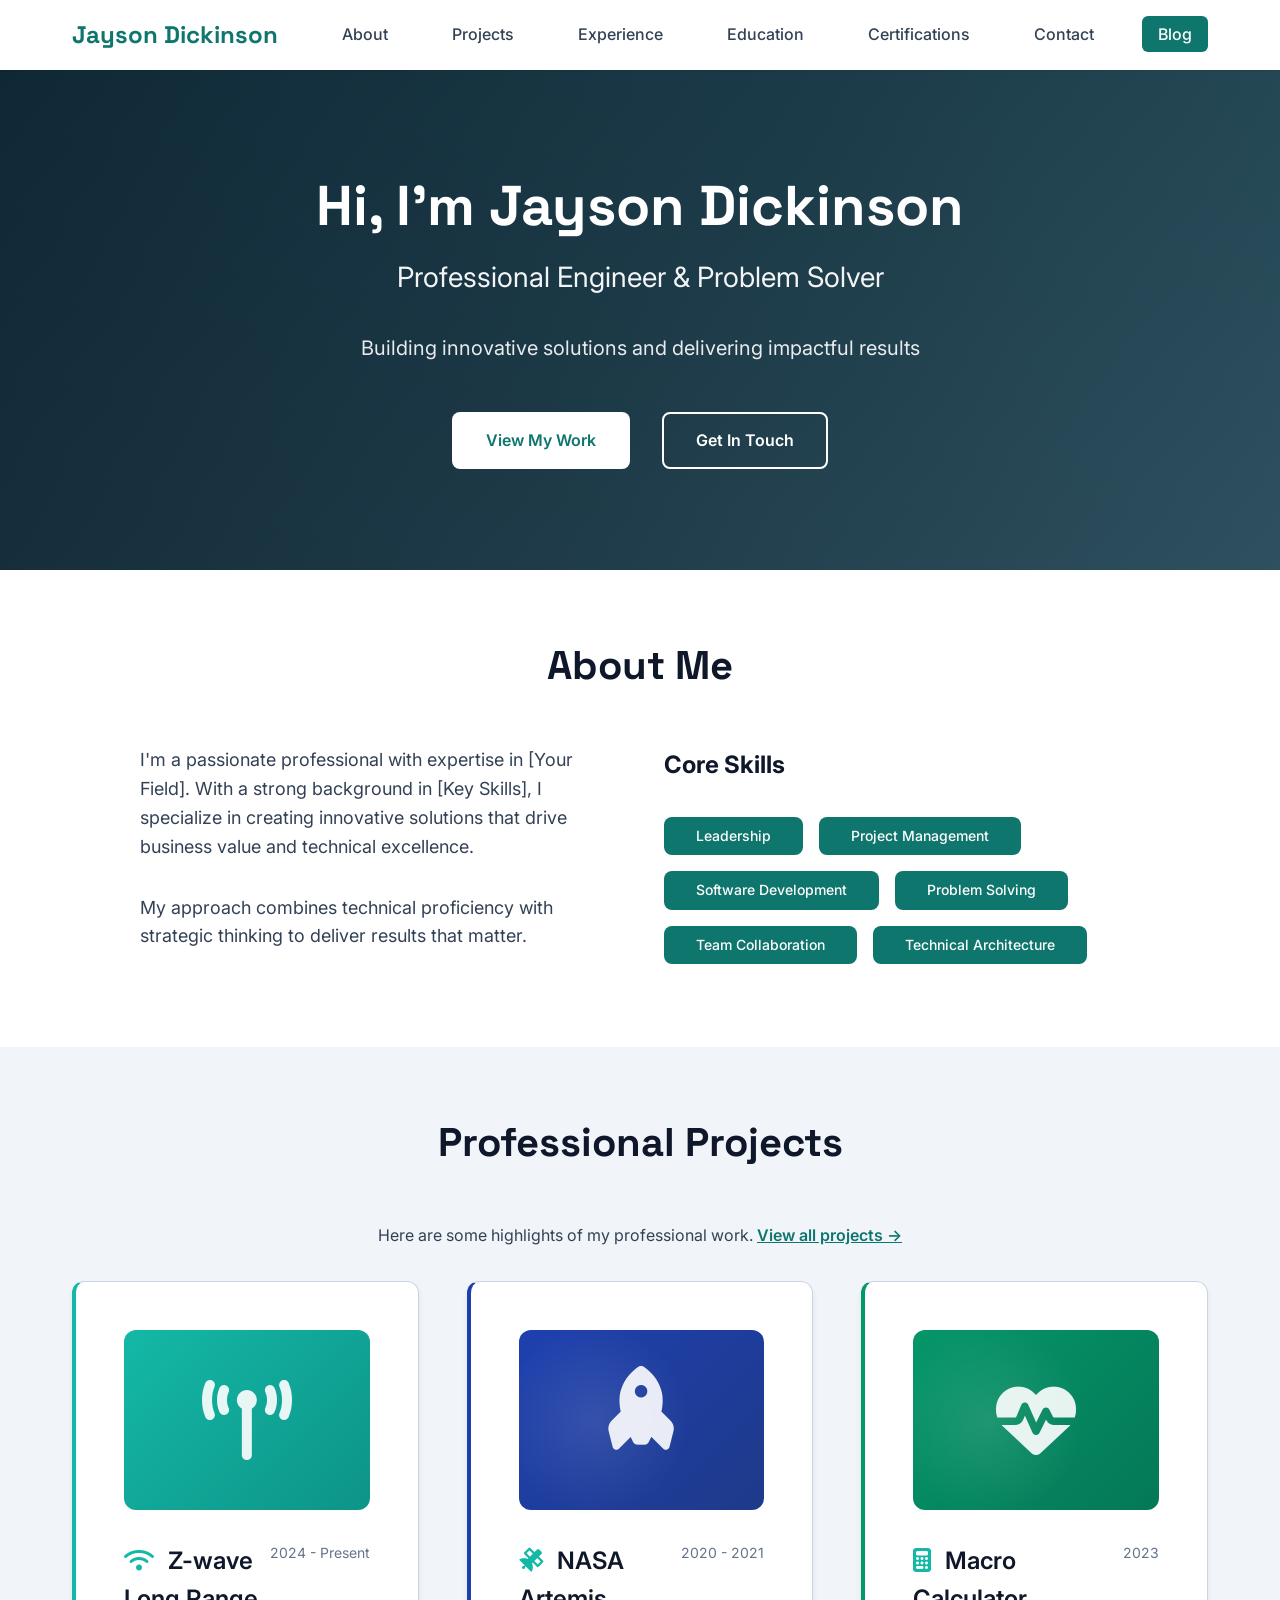
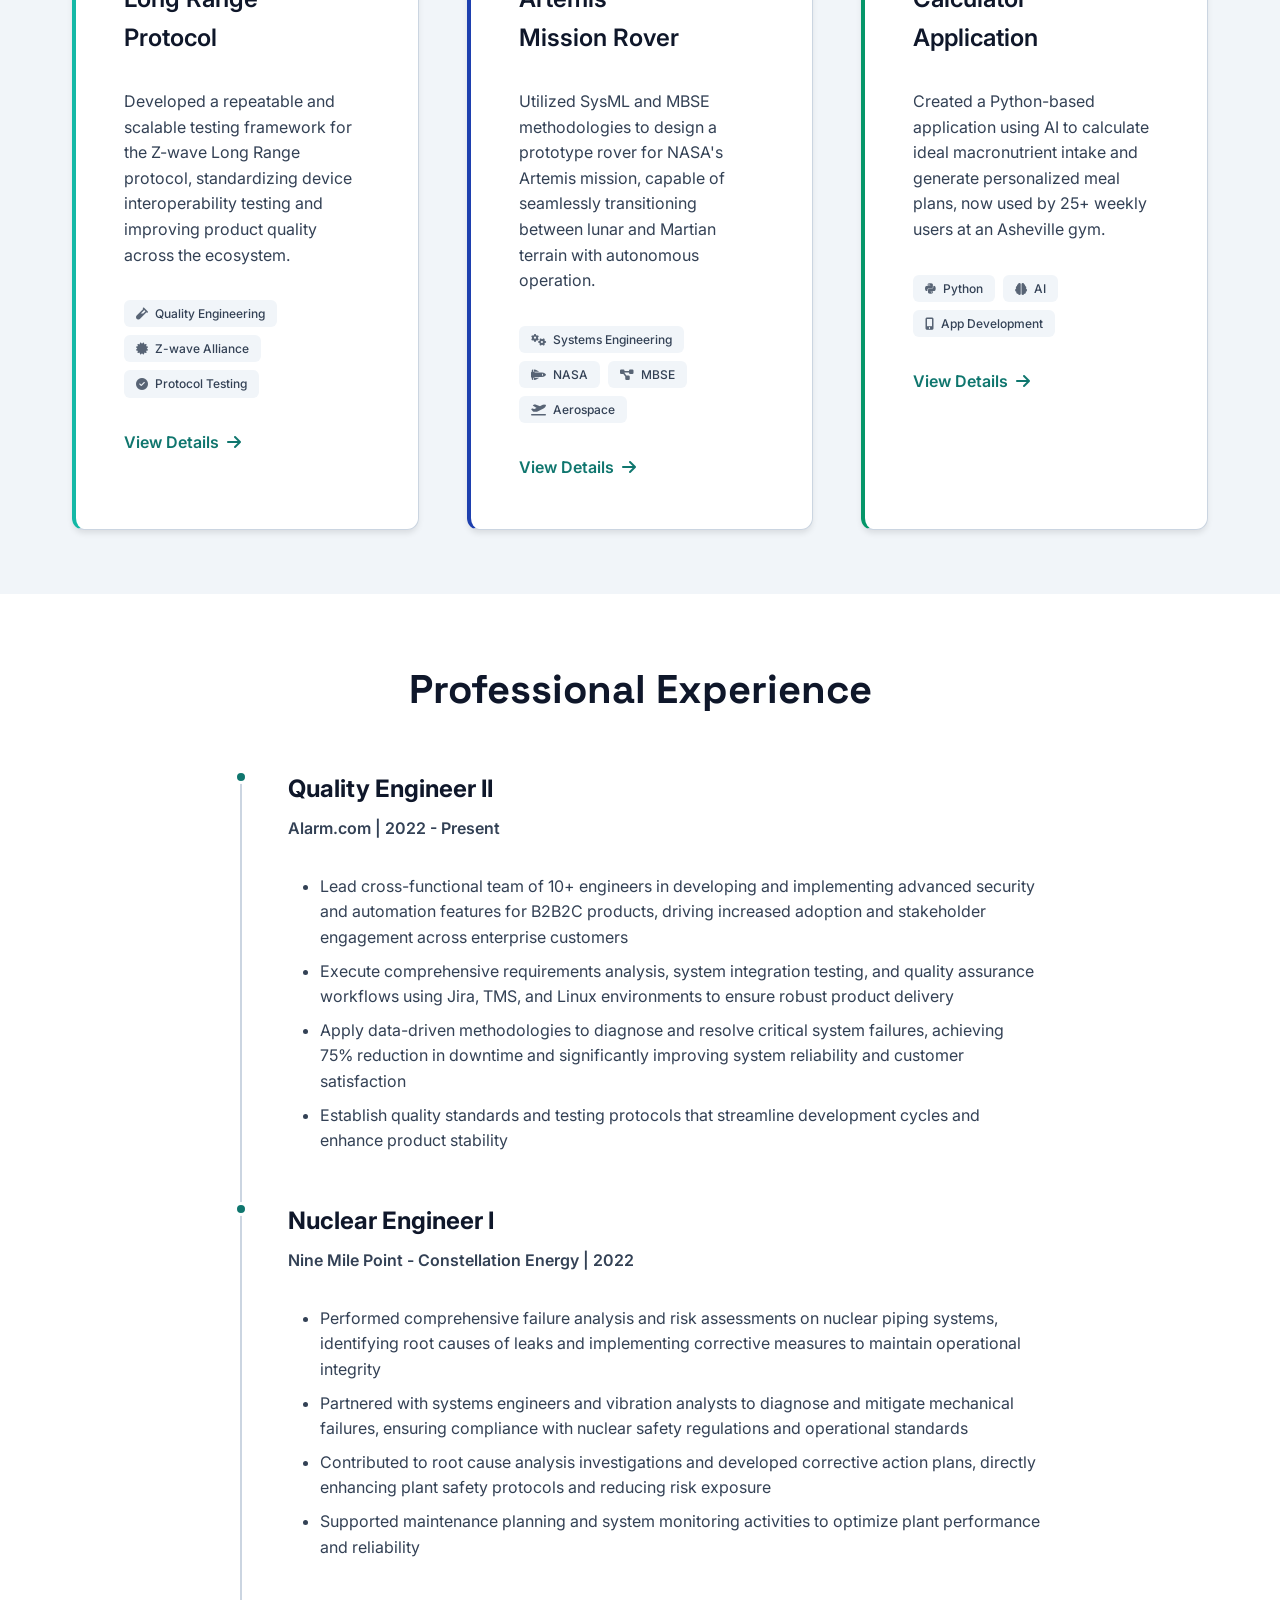
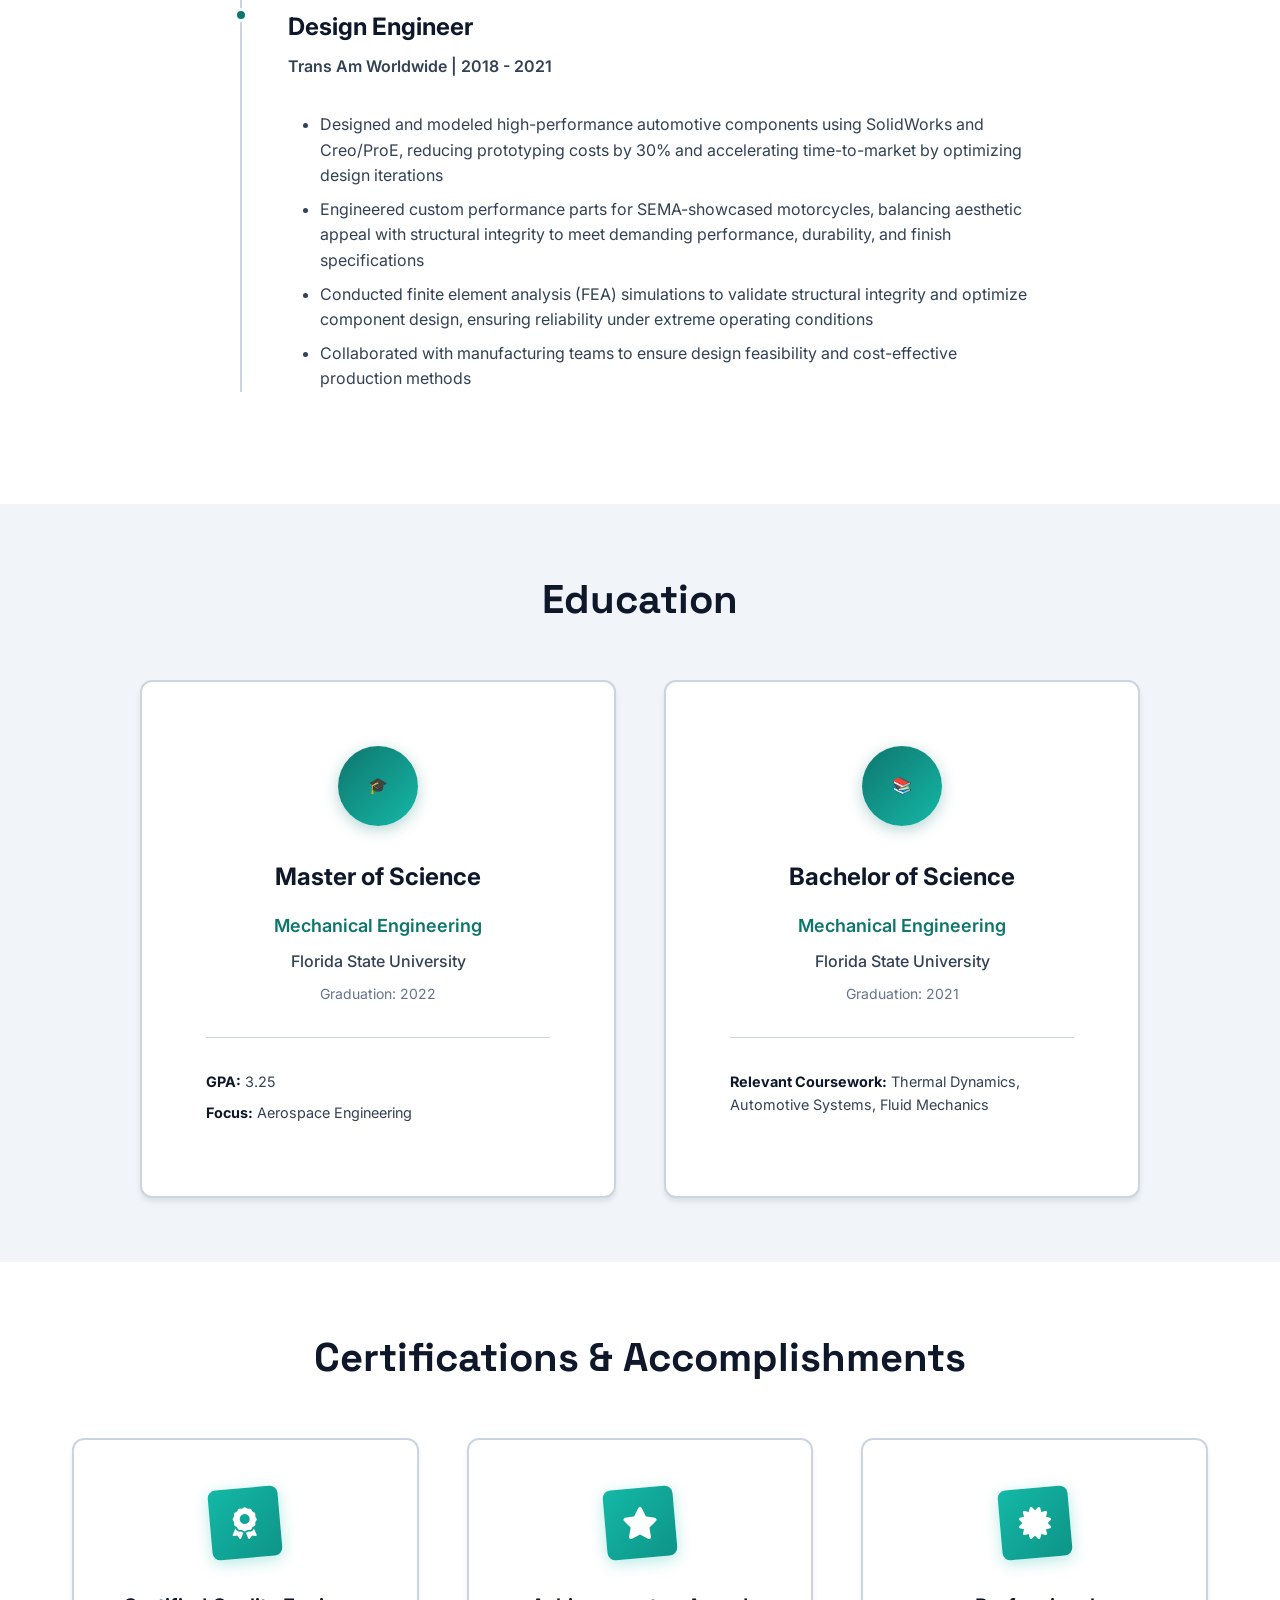
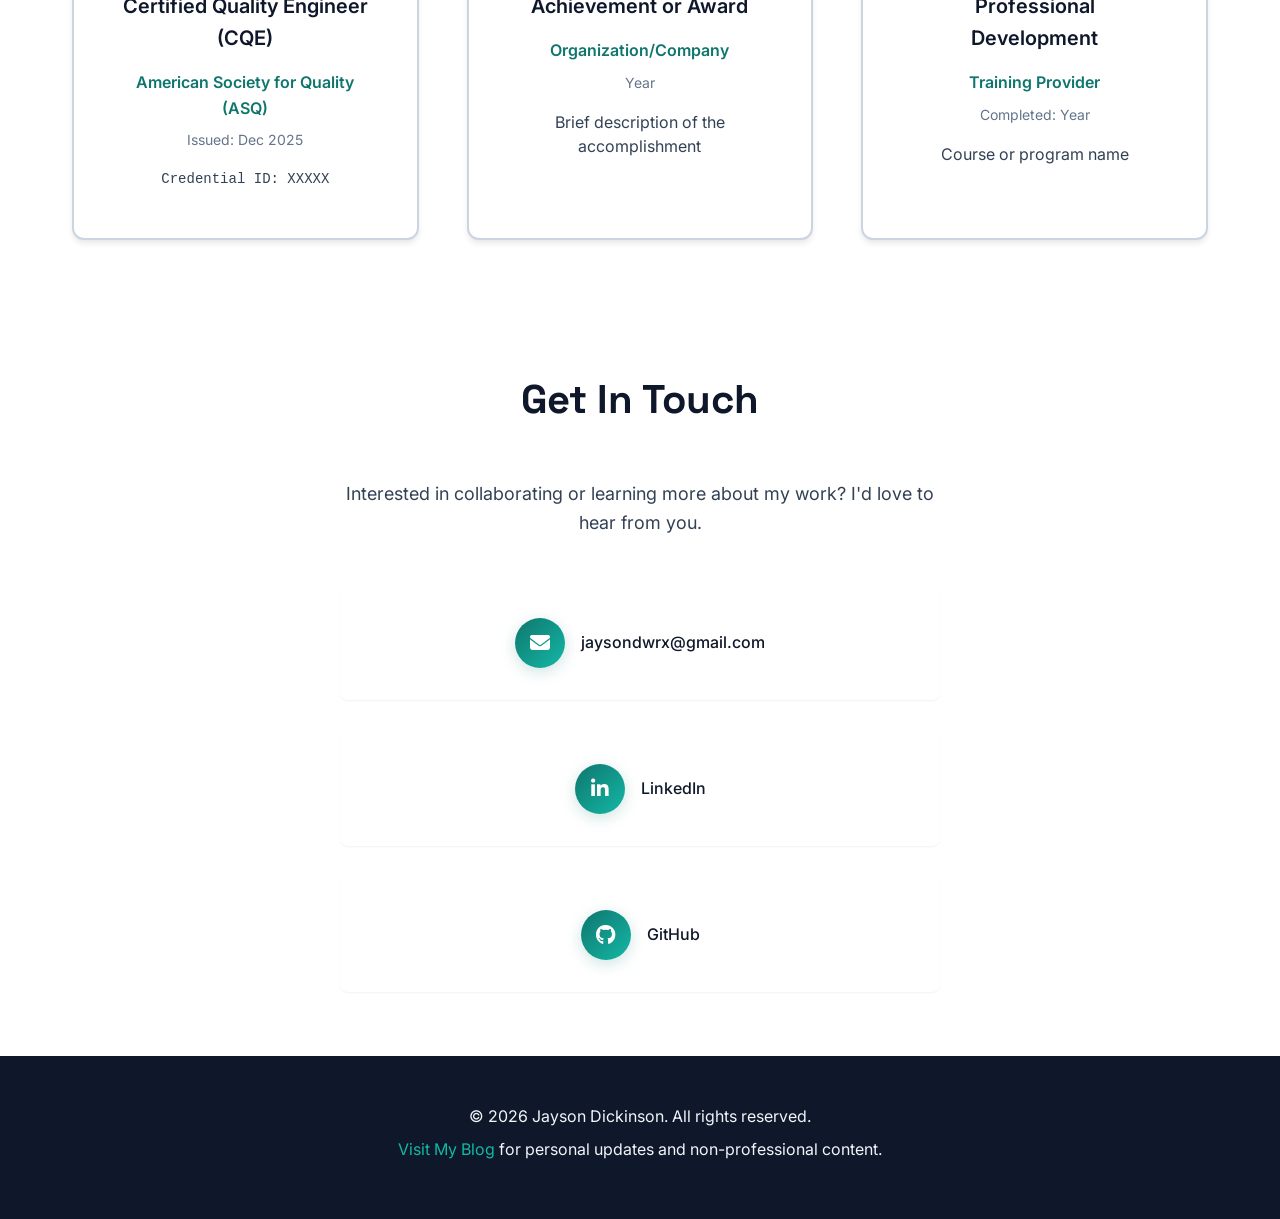
==== commit b0e45032: "Fix NASA animation: rocket points up, sequential animation with rover, no loop" ====
--- a/index.html
+++ b/index.html
@@ -95,7 +95,7 @@
         <div class="project-card project-space">
           <div class="project-image">
             <i class="fas fa-rocket project-icon-large"></i>
-            <i class="fas fa-shuttle project-rover"></i>
+            <i class="fas fa-truck-monster project-rover"></i>
           </div>
           <div class="project-header">
             <h3><i class="fas fa-satellite"></i> NASA Artemis Mission Rover</h3>
--- a/styles.css
+++ b/styles.css
@@ -438,34 +438,29 @@
 }
 
 /* NASA Rocket Takeoff Animation */
+.project-space .project-icon-large {
+  transform: rotate(-45deg);
+}
+
 .project-space:hover .project-icon-large {
-  animation: rocketTakeoff 4s ease-in-out infinite;
-  transform: none;
+  animation: rocketTakeoff 5s ease-in-out forwards;
 }
 
 @keyframes rocketTakeoff {
   0% {
-    transform: translateY(0) scale(1);
+    transform: rotate(-45deg) translateY(0) scale(1);
     opacity: 1;
   }
-  25% {
-    transform: translateY(-80px) scale(1.1);
-    opacity: 1;
-  }
-  50% {
-    transform: translateY(-160px) scale(0.6);
+  15% {
+    transform: rotate(-45deg) translateY(-200px) scale(0.8);
     opacity: 0;
   }
-  51% {
-    transform: translateY(160px) scale(0.6);
+  85% {
+    transform: rotate(-45deg) translateY(-200px) scale(0.8);
     opacity: 0;
   }
-  75% {
-    transform: translateY(80px) scale(0.8);
-    opacity: 0.5;
-  }
   100% {
-    transform: translateY(0) scale(1);
+    transform: rotate(-45deg) translateY(0) scale(1);
     opacity: 1;
   }
 }
@@ -473,31 +468,39 @@
 /* Rover Element Styling */
 .project-rover {
   position: absolute;
-  bottom: 20px;
-  left: -50px;
-  font-size: 2rem;
-  color: rgba(255, 255, 255, 0.9);
+  bottom: 30px;
+  left: -60px;
+  font-size: 2.5rem;
+  color: rgba(255, 255, 255, 0.95);
   opacity: 0;
   z-index: 2;
 }
 
 .project-space:hover .project-rover {
-  animation: roverRoll 4s ease-in-out 1.5s infinite;
+  animation: roverRoll 5s ease-in-out forwards;
 }
 
 @keyframes roverRoll {
   0% {
-    left: -50px;
+    left: -60px;
     opacity: 0;
   }
-  10% {
+  15% {
+    left: -60px;
+    opacity: 0;
+  }
+  20% {
     opacity: 1;
   }
-  90% {
+  70% {
     opacity: 1;
   }
+  75% {
+    left: calc(100% + 40px);
+    opacity: 0;
+  }
   100% {
-    left: calc(100% + 20px);
+    left: calc(100% + 40px);
     opacity: 0;
   }
 }
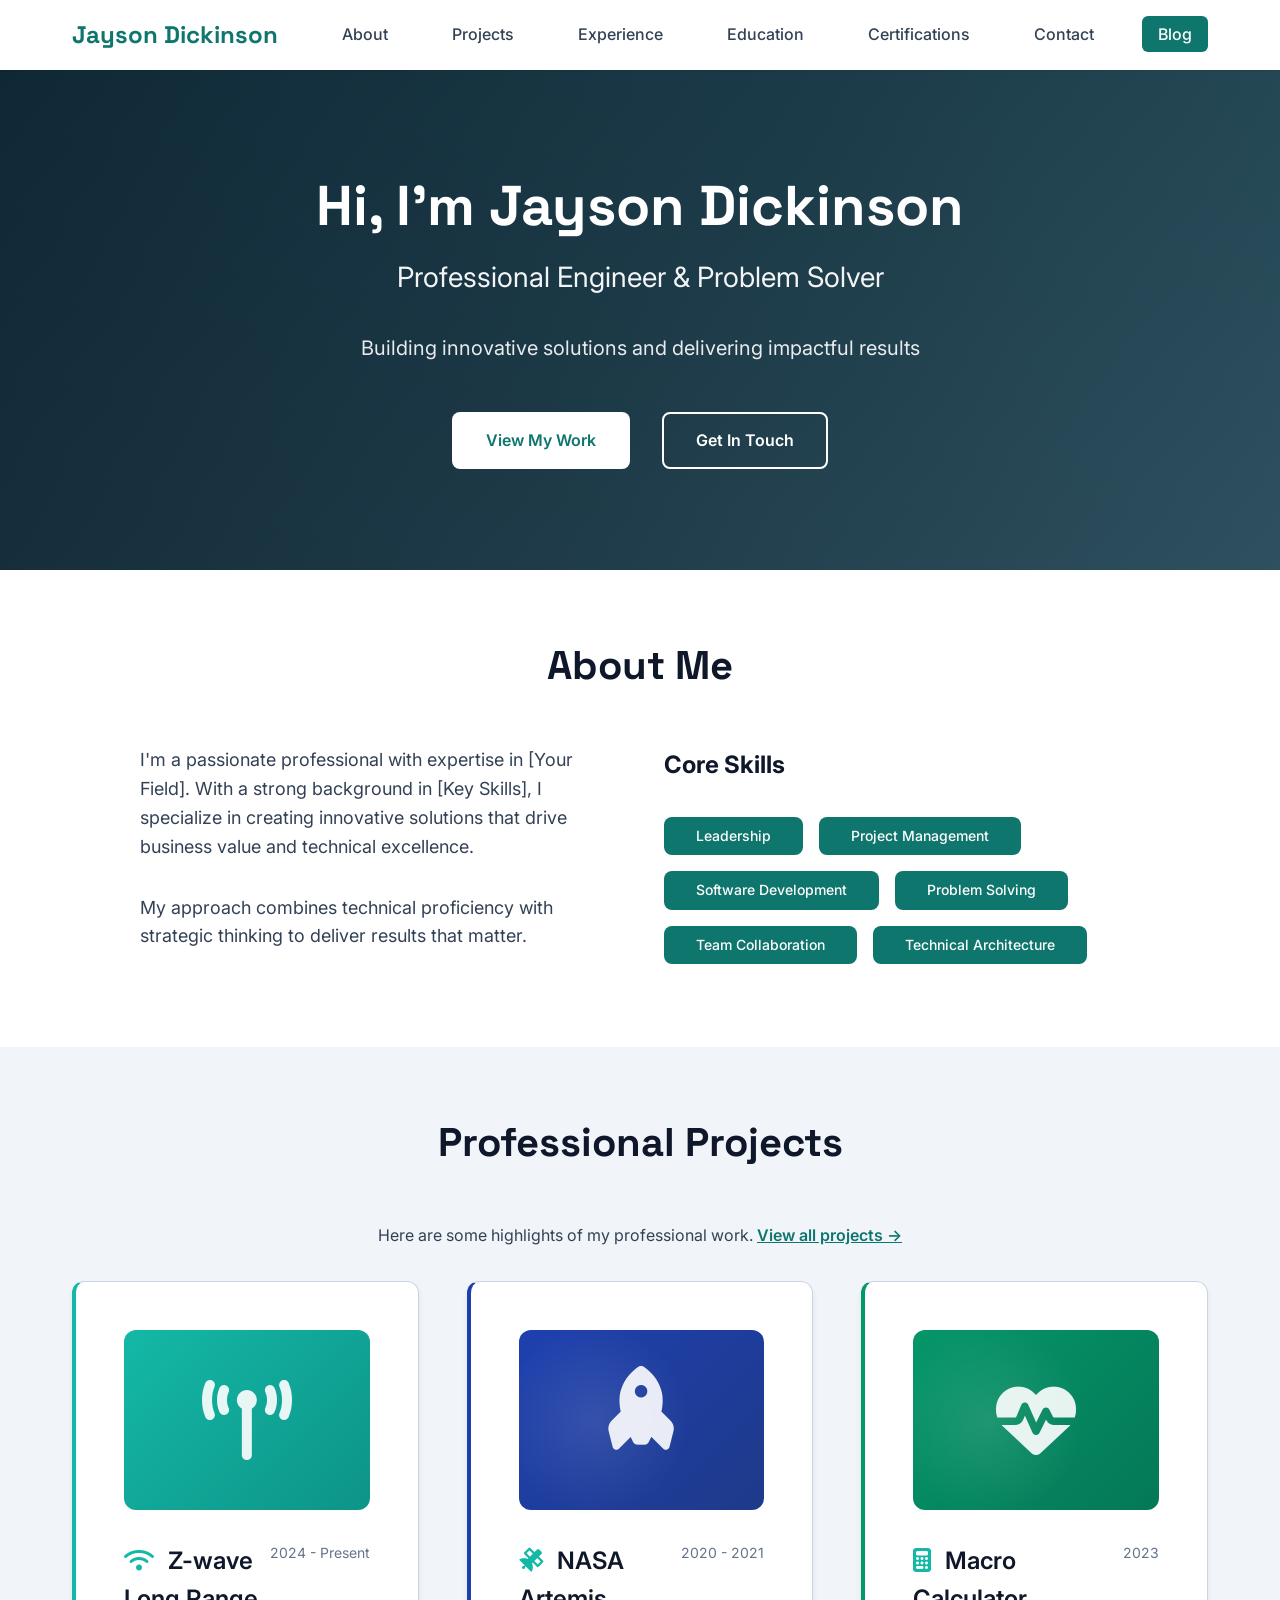
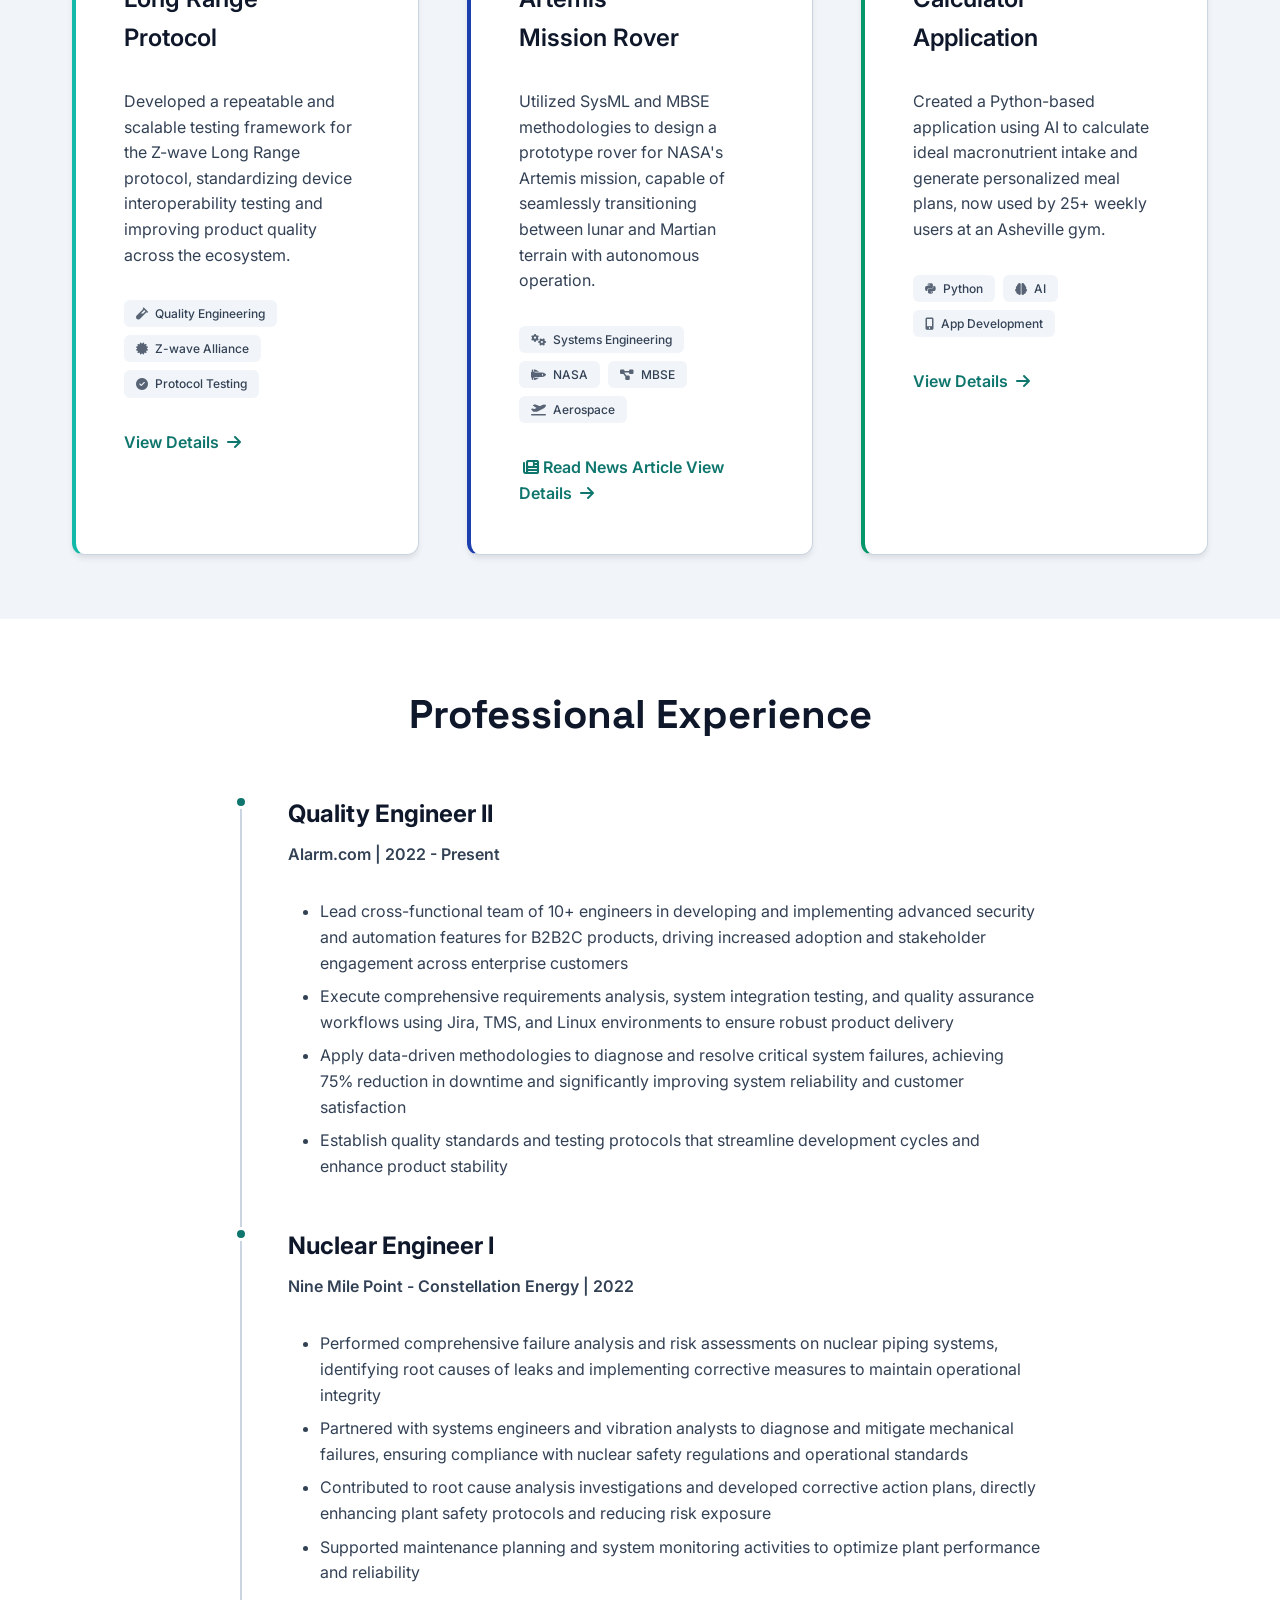
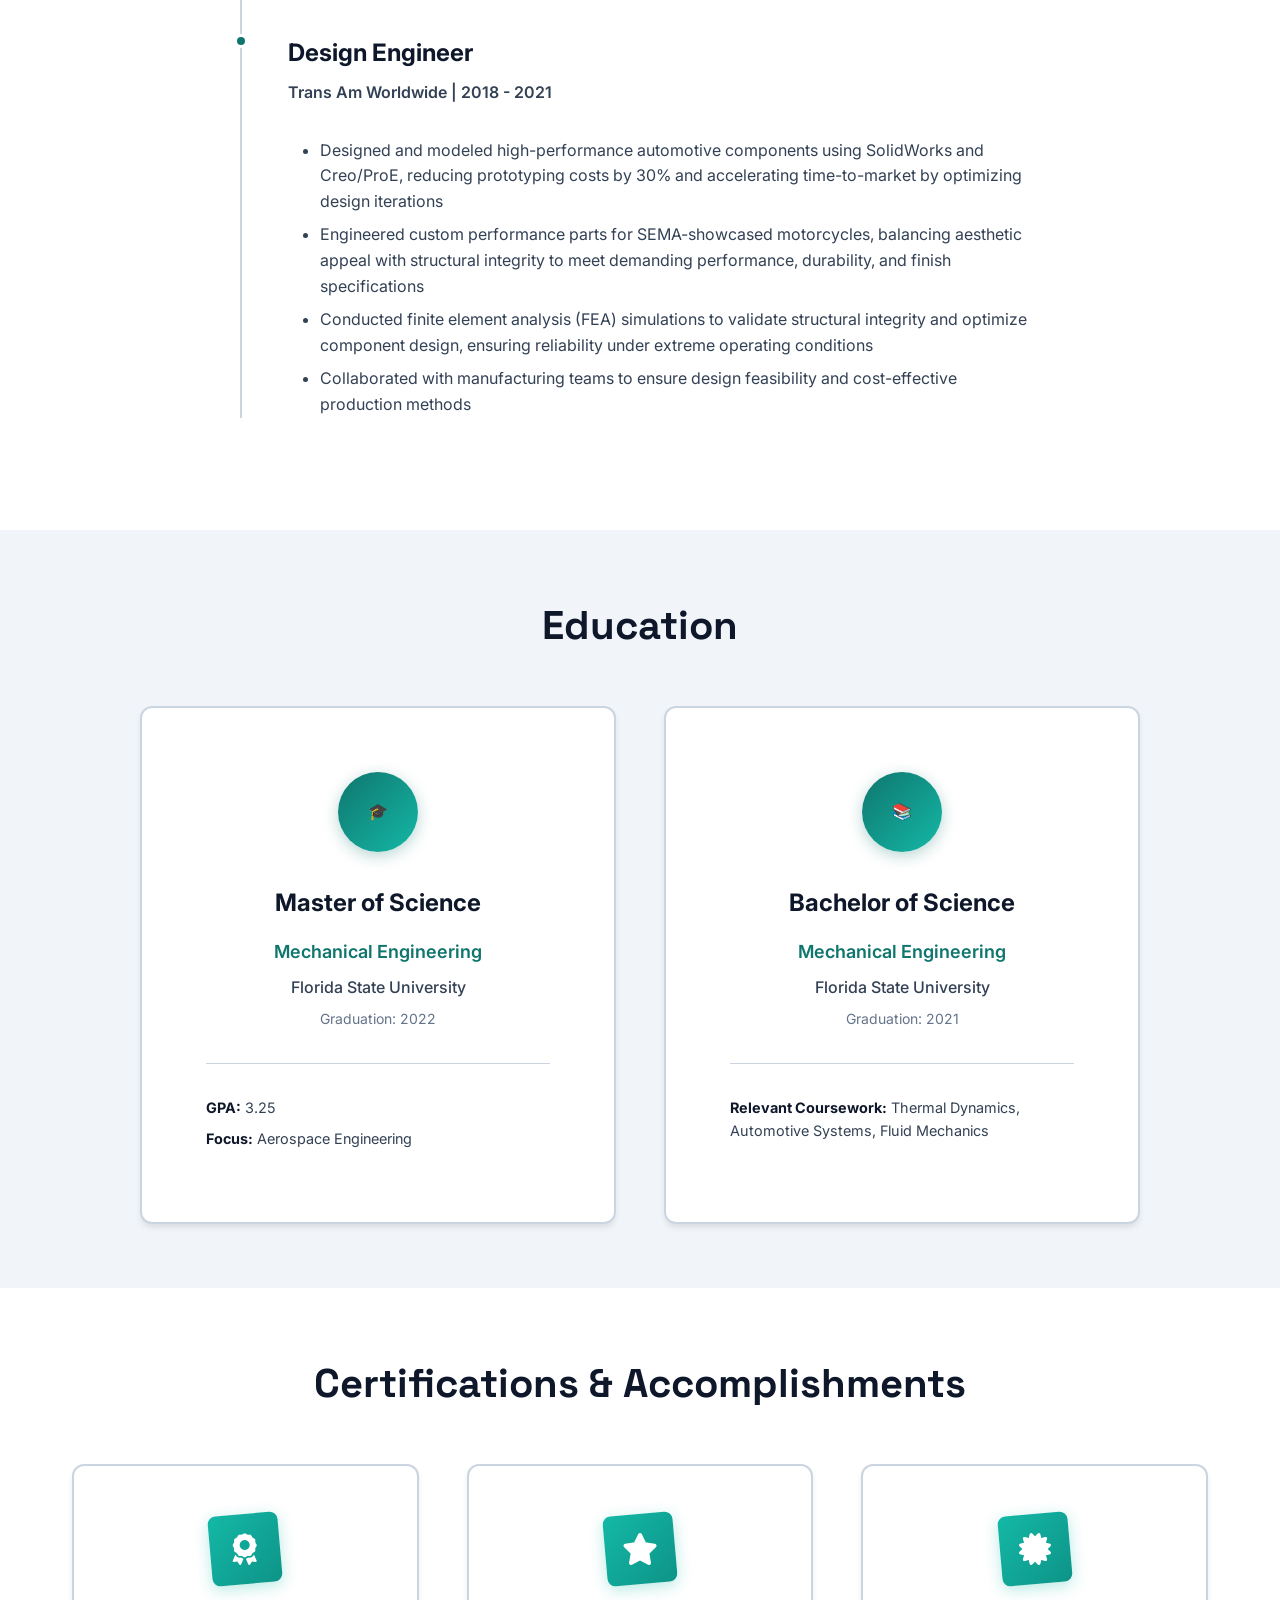
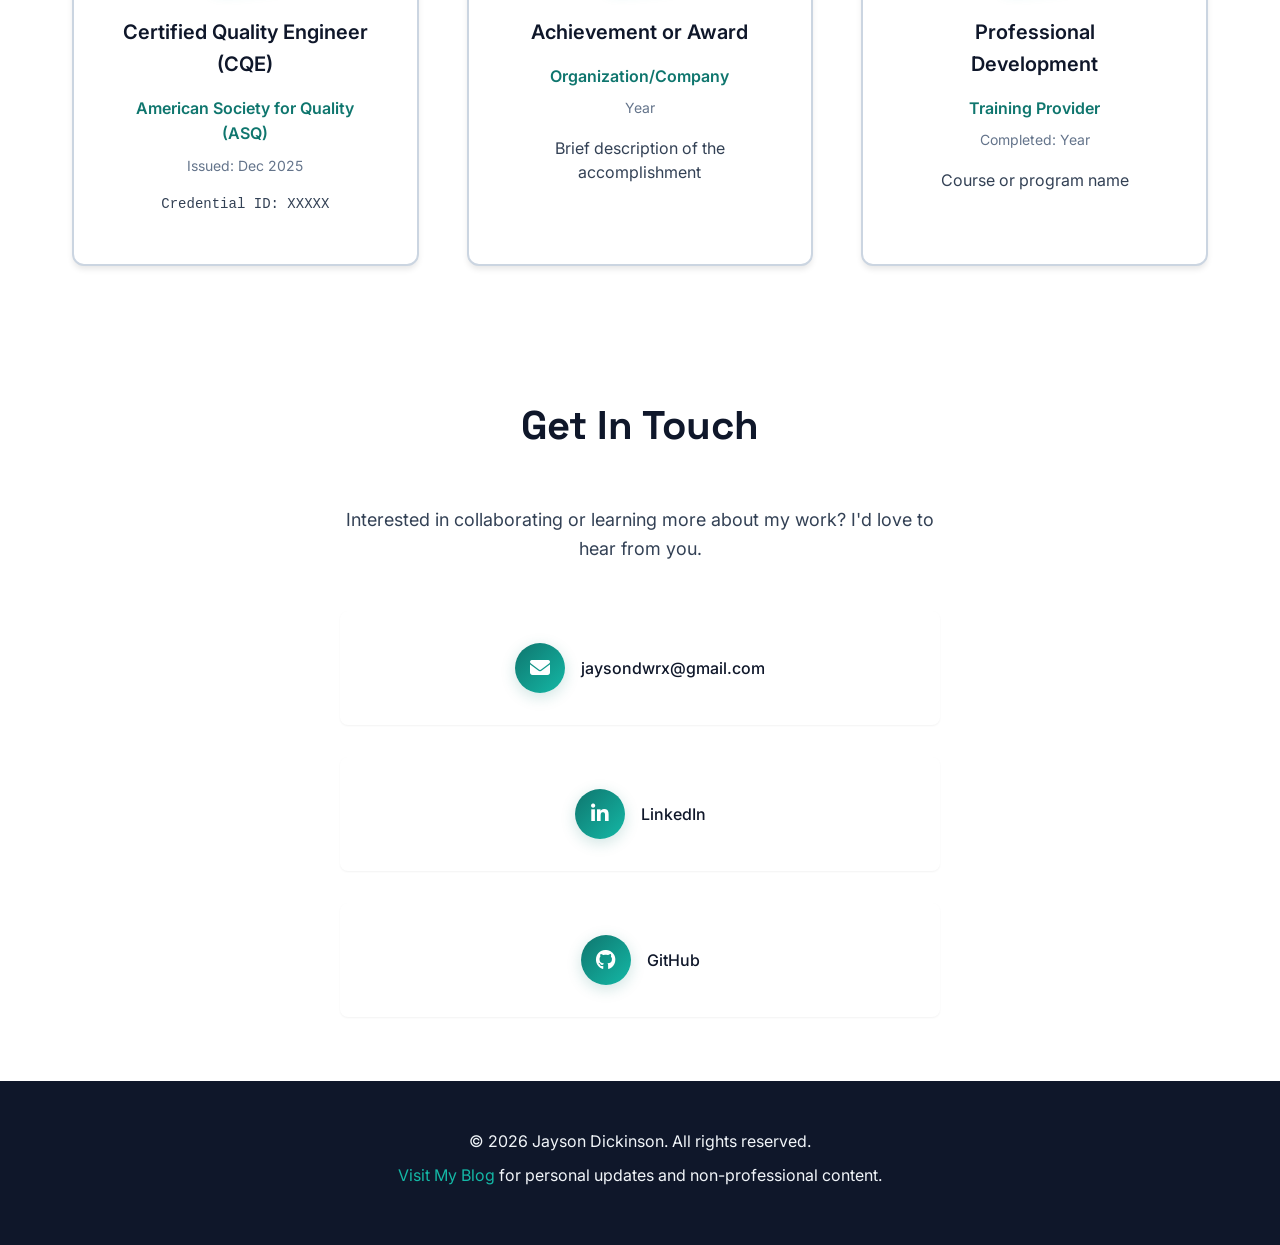
==== commit abf79a2e: "Add news article link to NASA project section" ====
--- a/index.html
+++ b/index.html
@@ -109,6 +109,7 @@
             <span class="tag-small"><i class="fas fa-plane-departure"></i> Aerospace</span>
           </div>
           <div class="project-links">
+            <a href="https://eng.famu.fsu.edu/news/engineering-students-design-four-legged-lunar-robot-nasas-big-idea-challenge" target="_blank" class="project-link" rel="noopener noreferrer"><i class="fas fa-newspaper"></i> Read News Article</a>
             <a href="projects.html" class="project-link">View Details <i class="fas fa-arrow-right"></i></a>
           </div>
         </div>
--- a/styles.css
+++ b/styles.css
@@ -448,19 +448,19 @@
 
 @keyframes rocketTakeoff {
   0% {
-    transform: rotate(-45deg) translateY(0) scale(1);
+    transform: translateY(0) rotate(-45deg) scale(1);
     opacity: 1;
   }
   15% {
-    transform: rotate(-45deg) translateY(-200px) scale(0.8);
+    transform: translateY(-200px) rotate(-45deg) scale(0.8);
     opacity: 0;
   }
   85% {
-    transform: rotate(-45deg) translateY(-200px) scale(0.8);
+    transform: translateY(-200px) rotate(-45deg) scale(0.8);
     opacity: 0;
   }
   100% {
-    transform: rotate(-45deg) translateY(0) scale(1);
+    transform: translateY(0) rotate(-45deg) scale(1);
     opacity: 1;
   }
 }
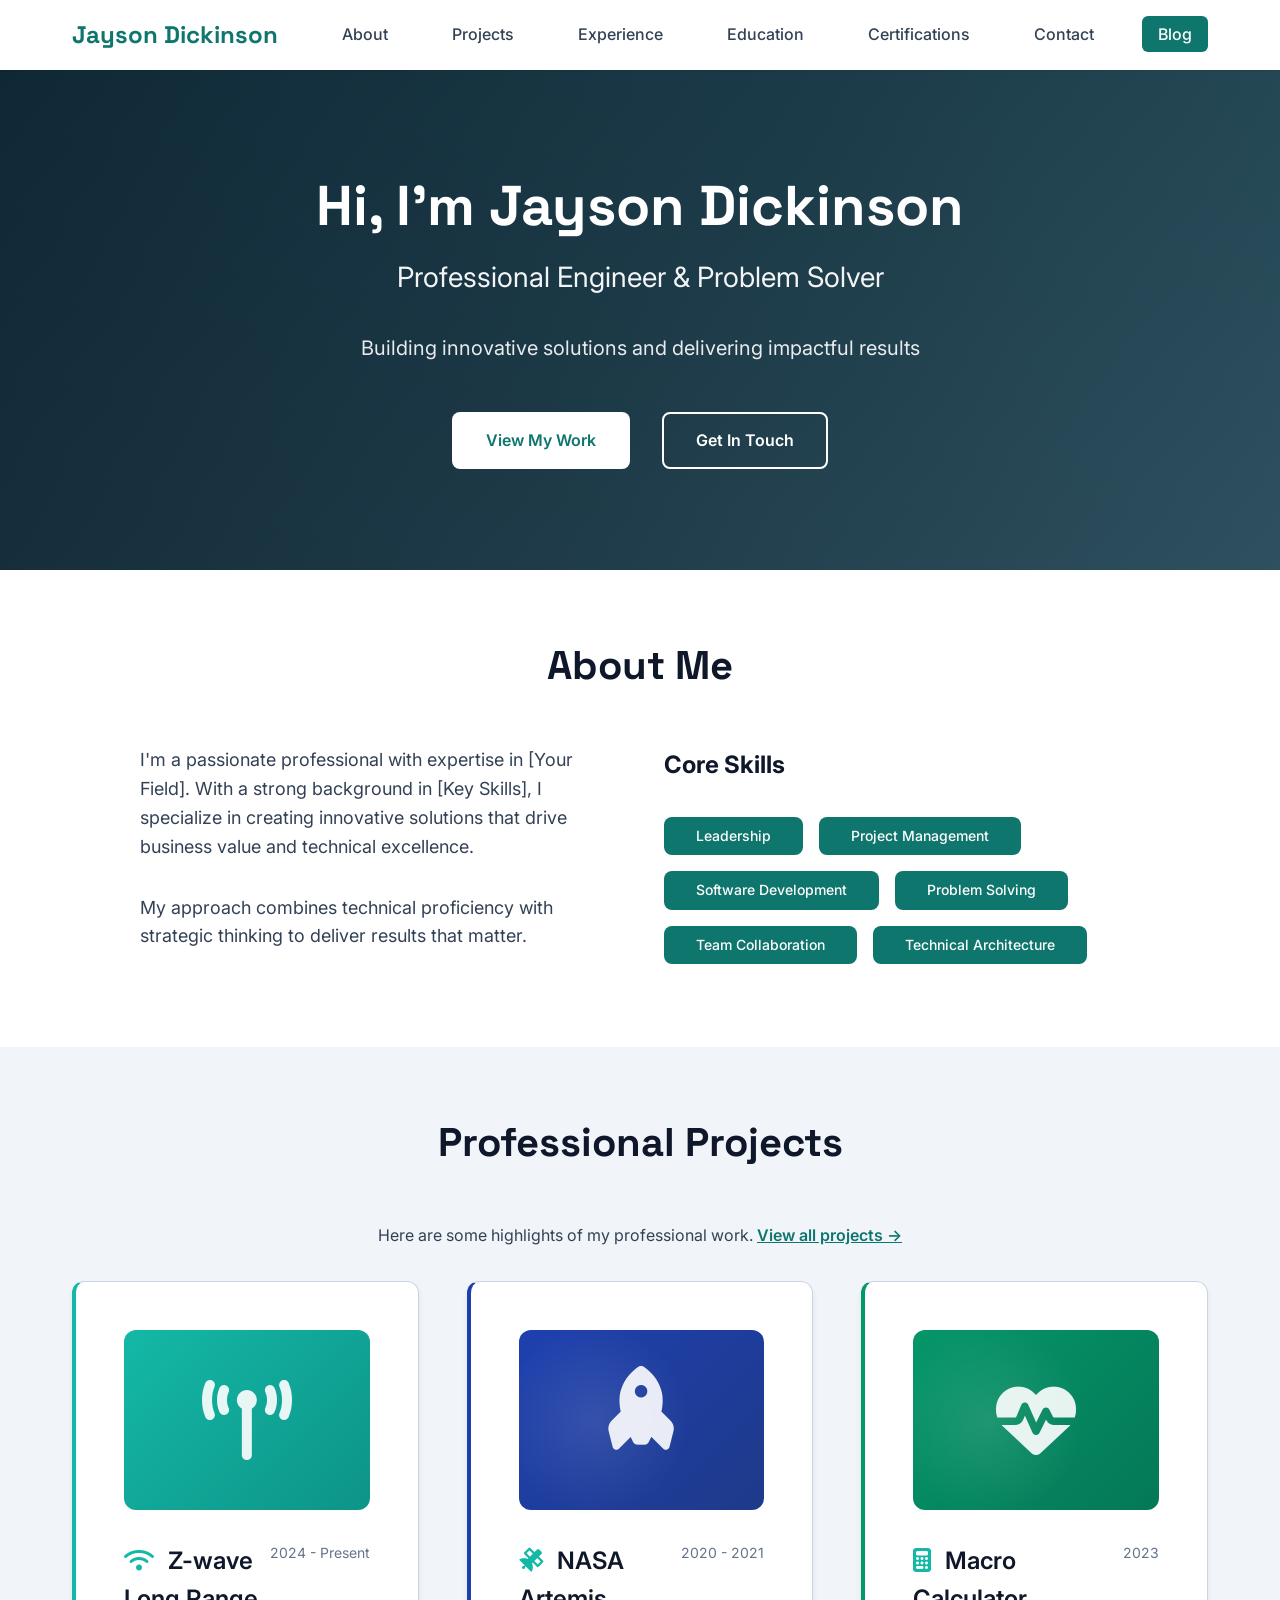
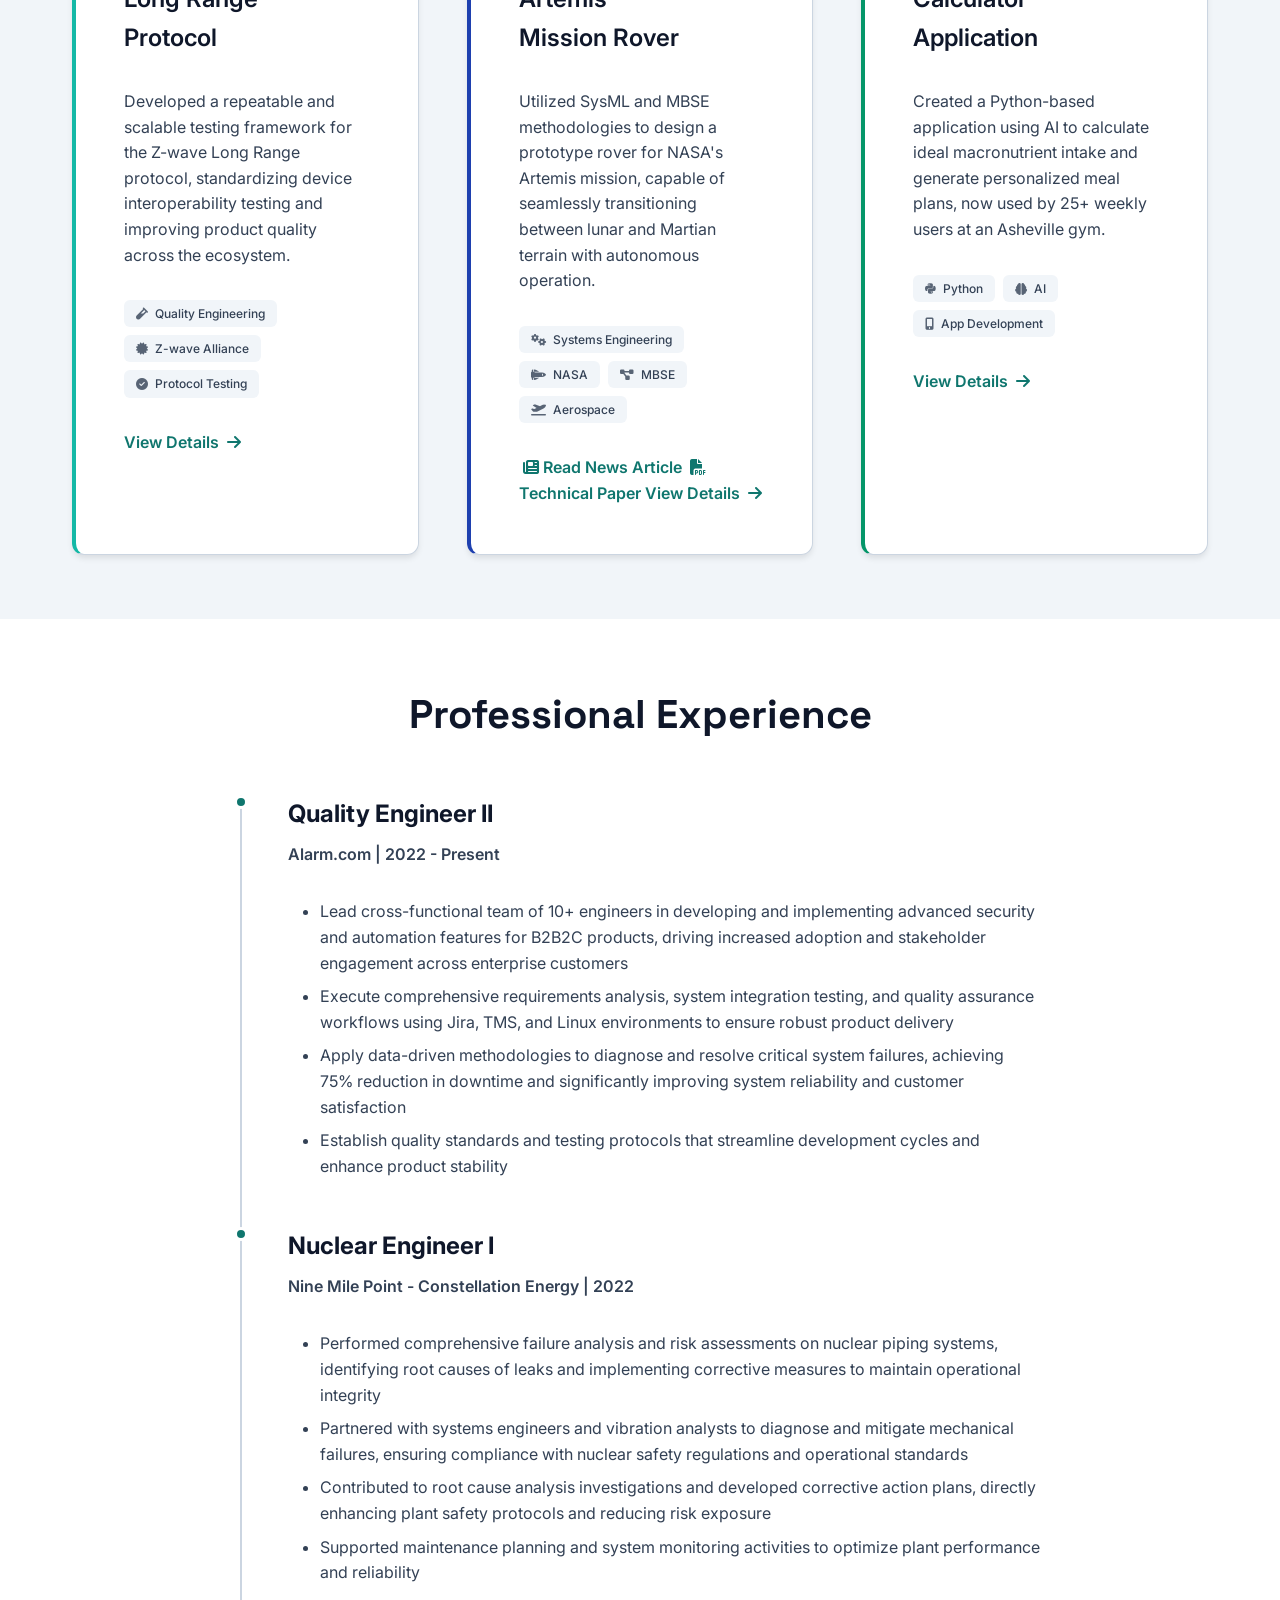
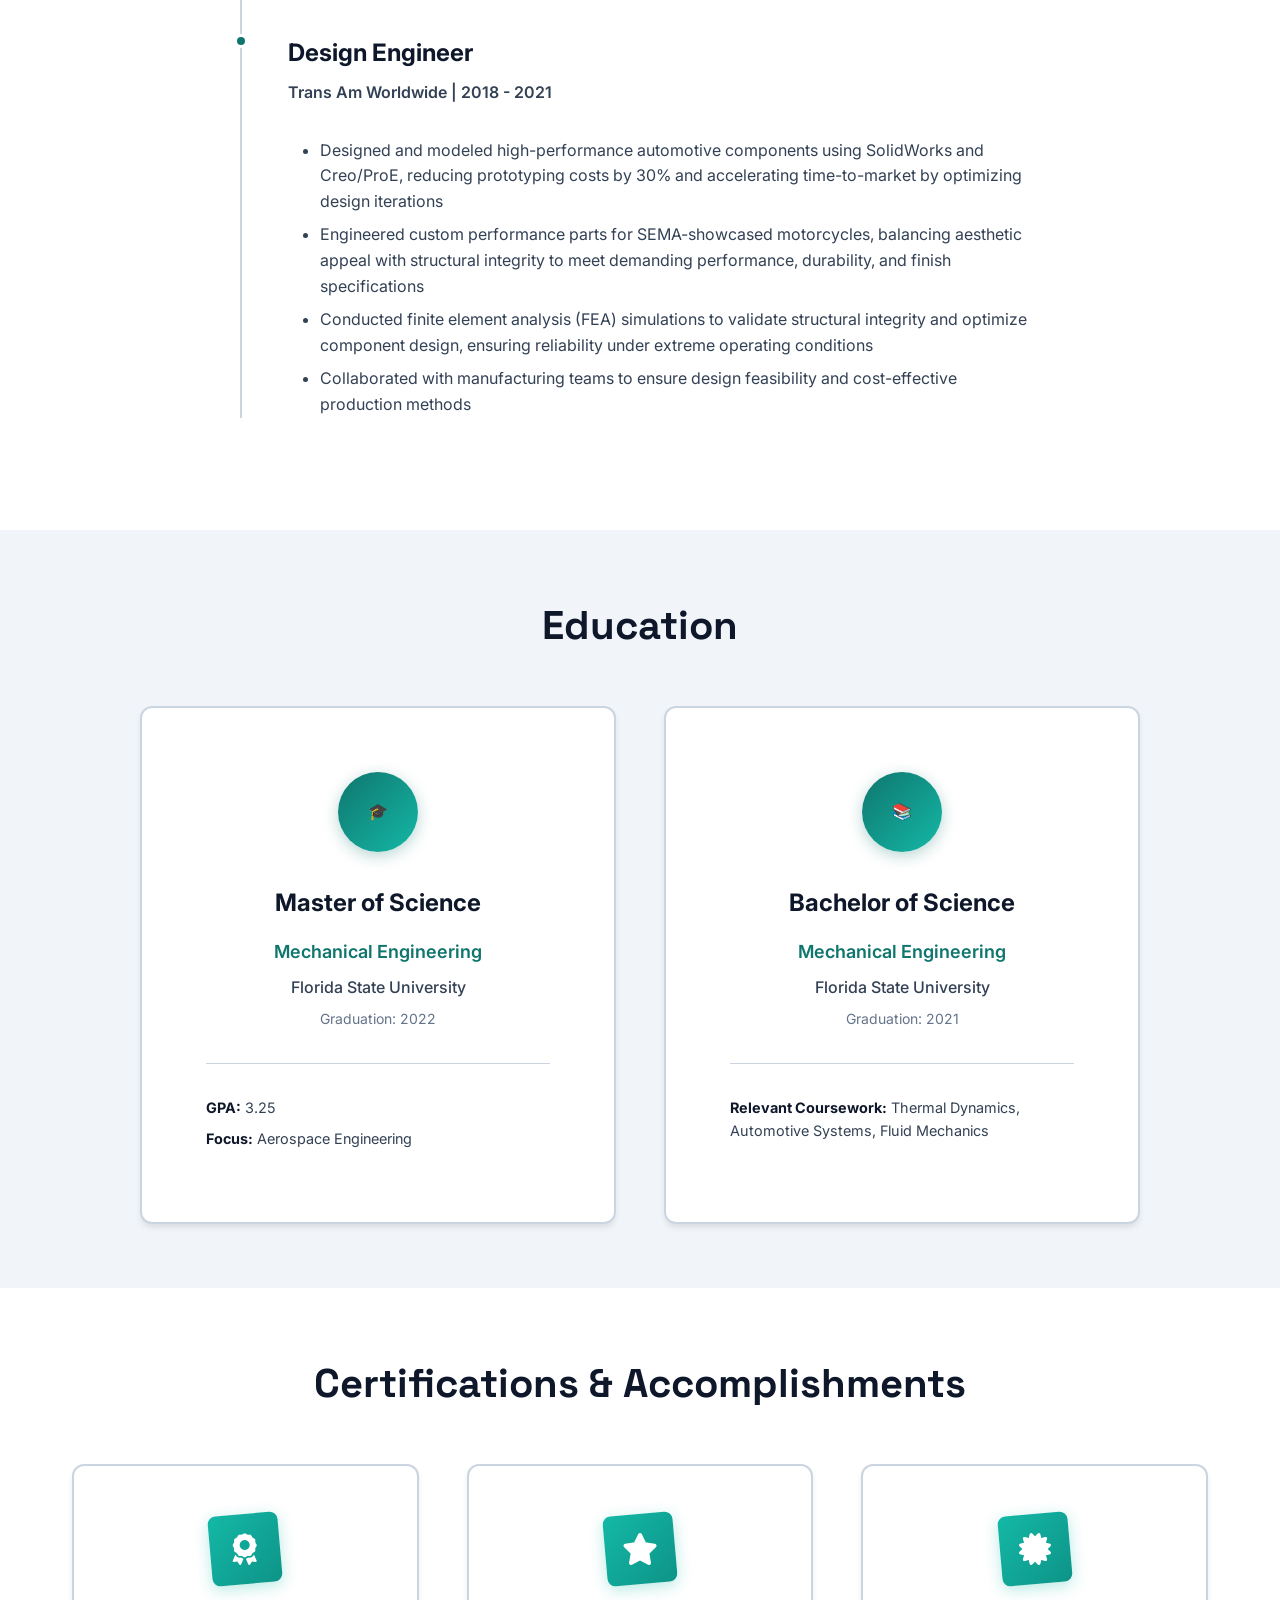
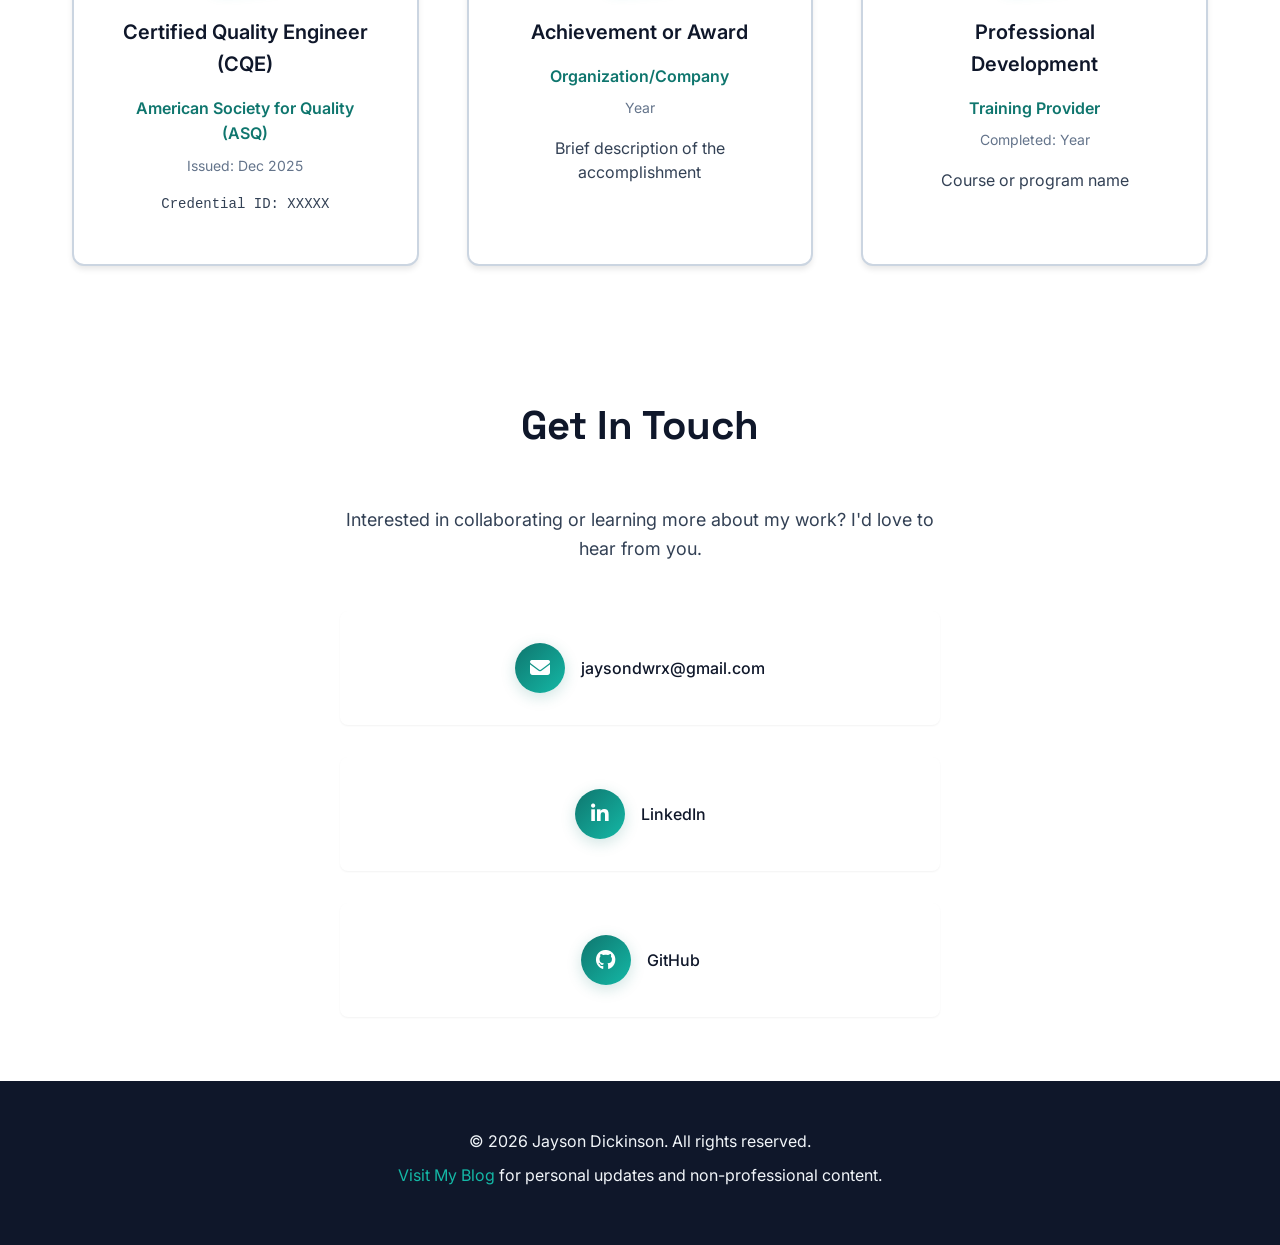
==== commit acafa826: "Add technical paper link to NASA project section" ====
--- a/index.html
+++ b/index.html
@@ -110,6 +110,7 @@
           </div>
           <div class="project-links">
             <a href="https://eng.famu.fsu.edu/news/engineering-students-design-four-legged-lunar-robot-nasas-big-idea-challenge" target="_blank" class="project-link" rel="noopener noreferrer"><i class="fas fa-newspaper"></i> Read News Article</a>
+            <a href="https://bigidea.nianet.org/wp-content/uploads/Florida-State-University-and-Florida-Agricultural-and-Mechnical-University-2022-Big-Idea-Technical-Paper.pdf" target="_blank" class="project-link" rel="noopener noreferrer"><i class="fas fa-file-pdf"></i> Technical Paper</a>
             <a href="projects.html" class="project-link">View Details <i class="fas fa-arrow-right"></i></a>
           </div>
         </div>
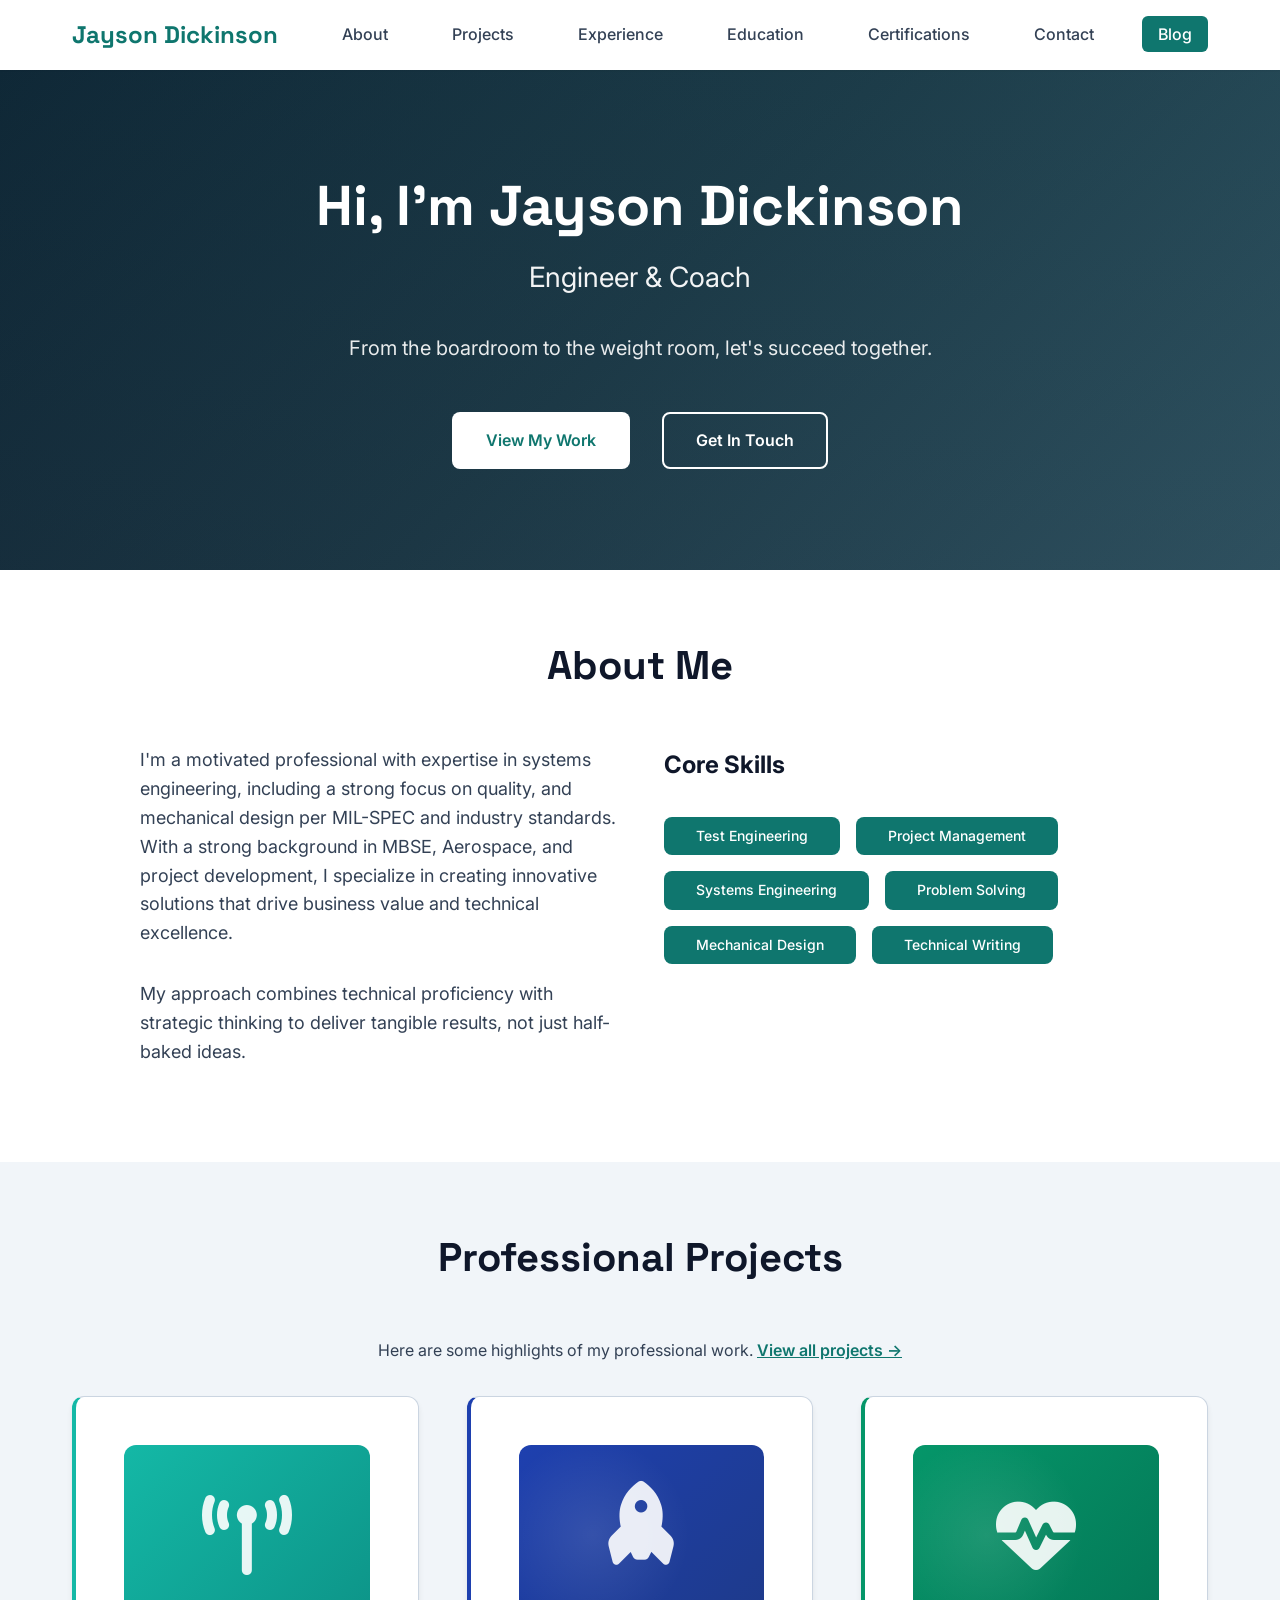
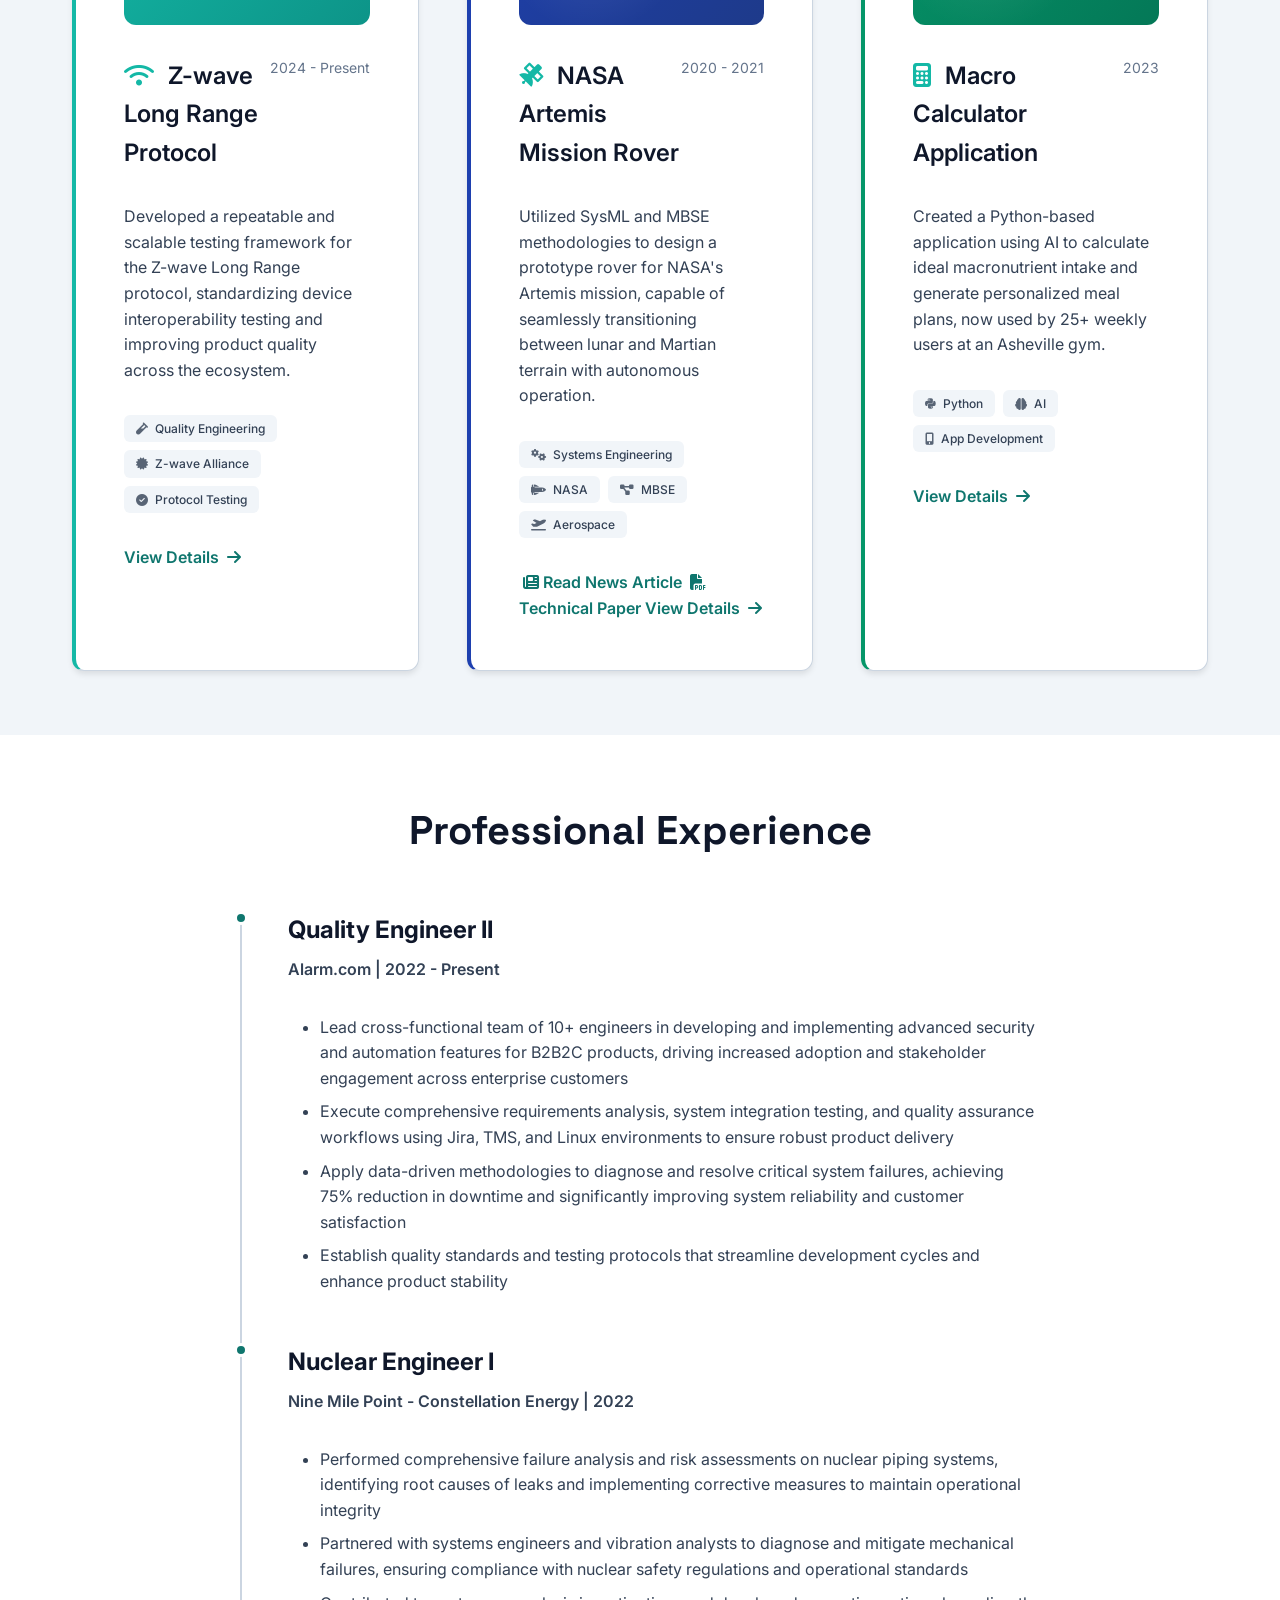
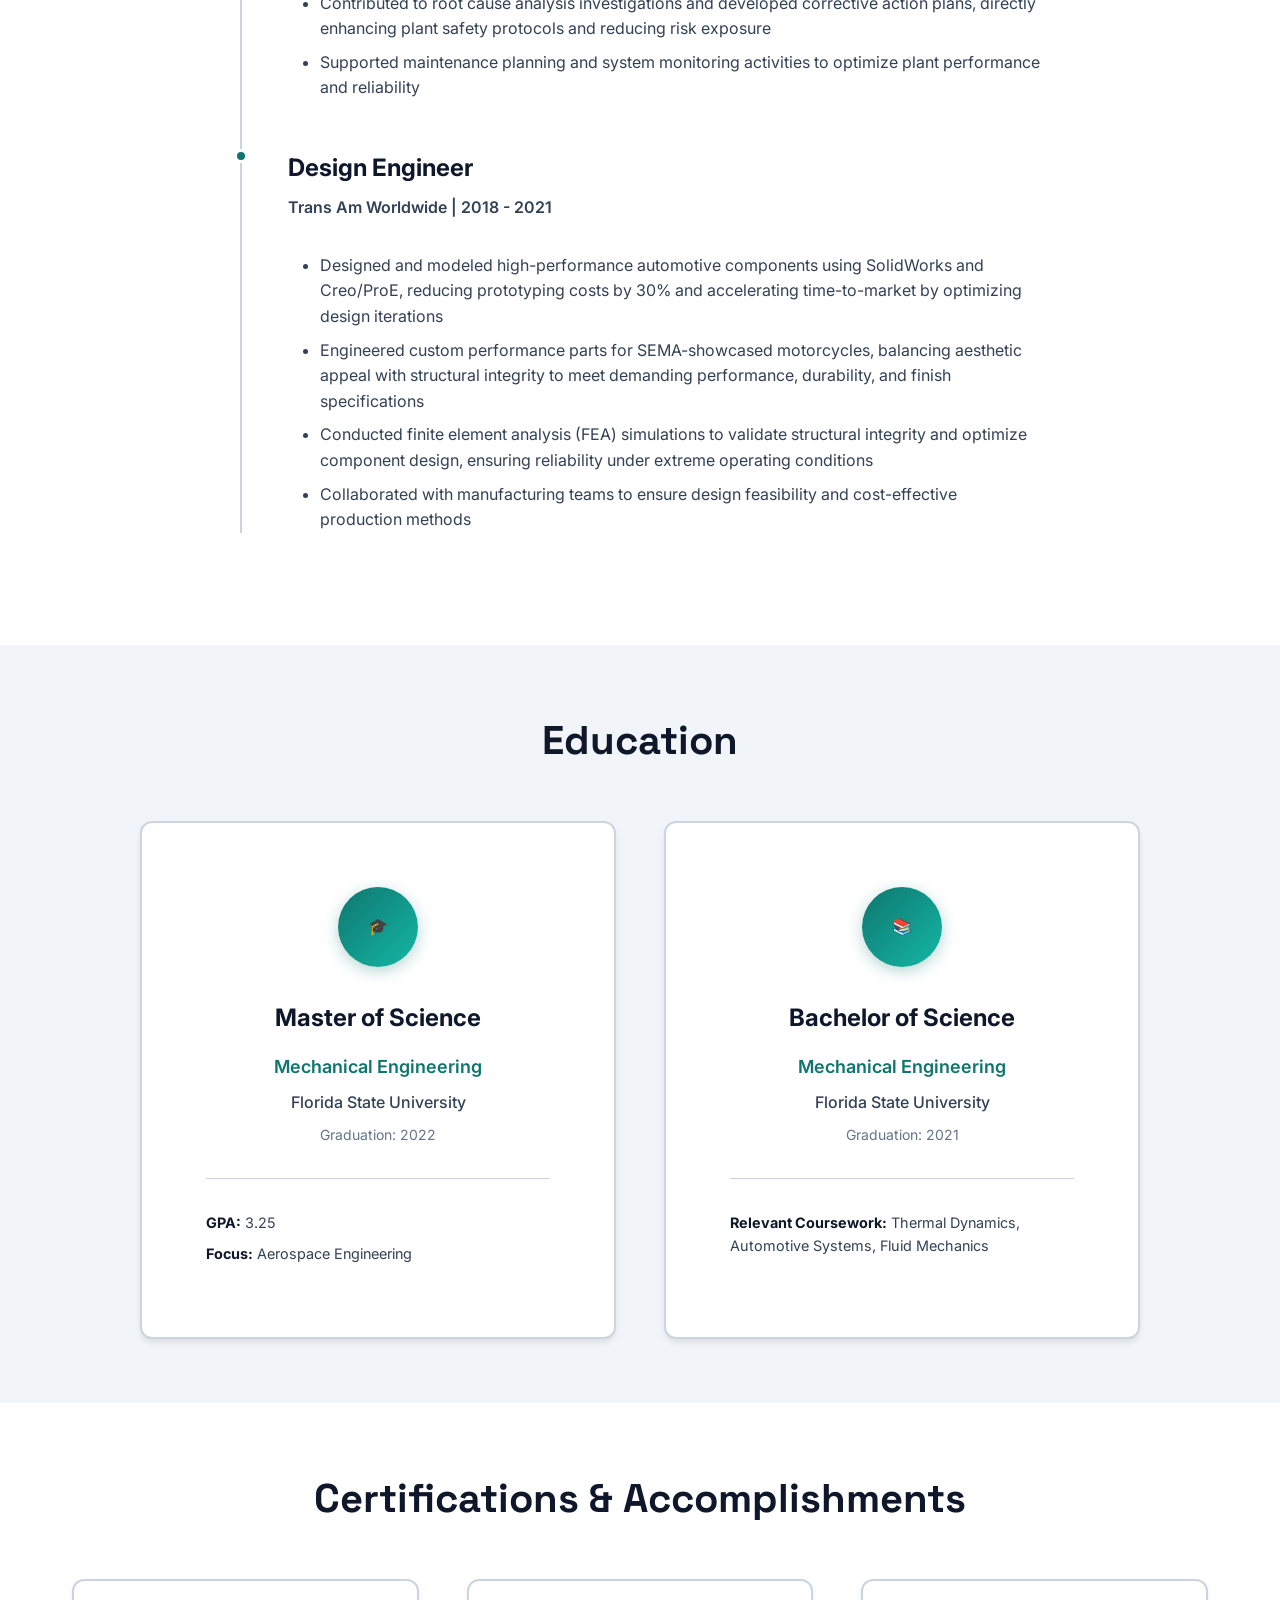
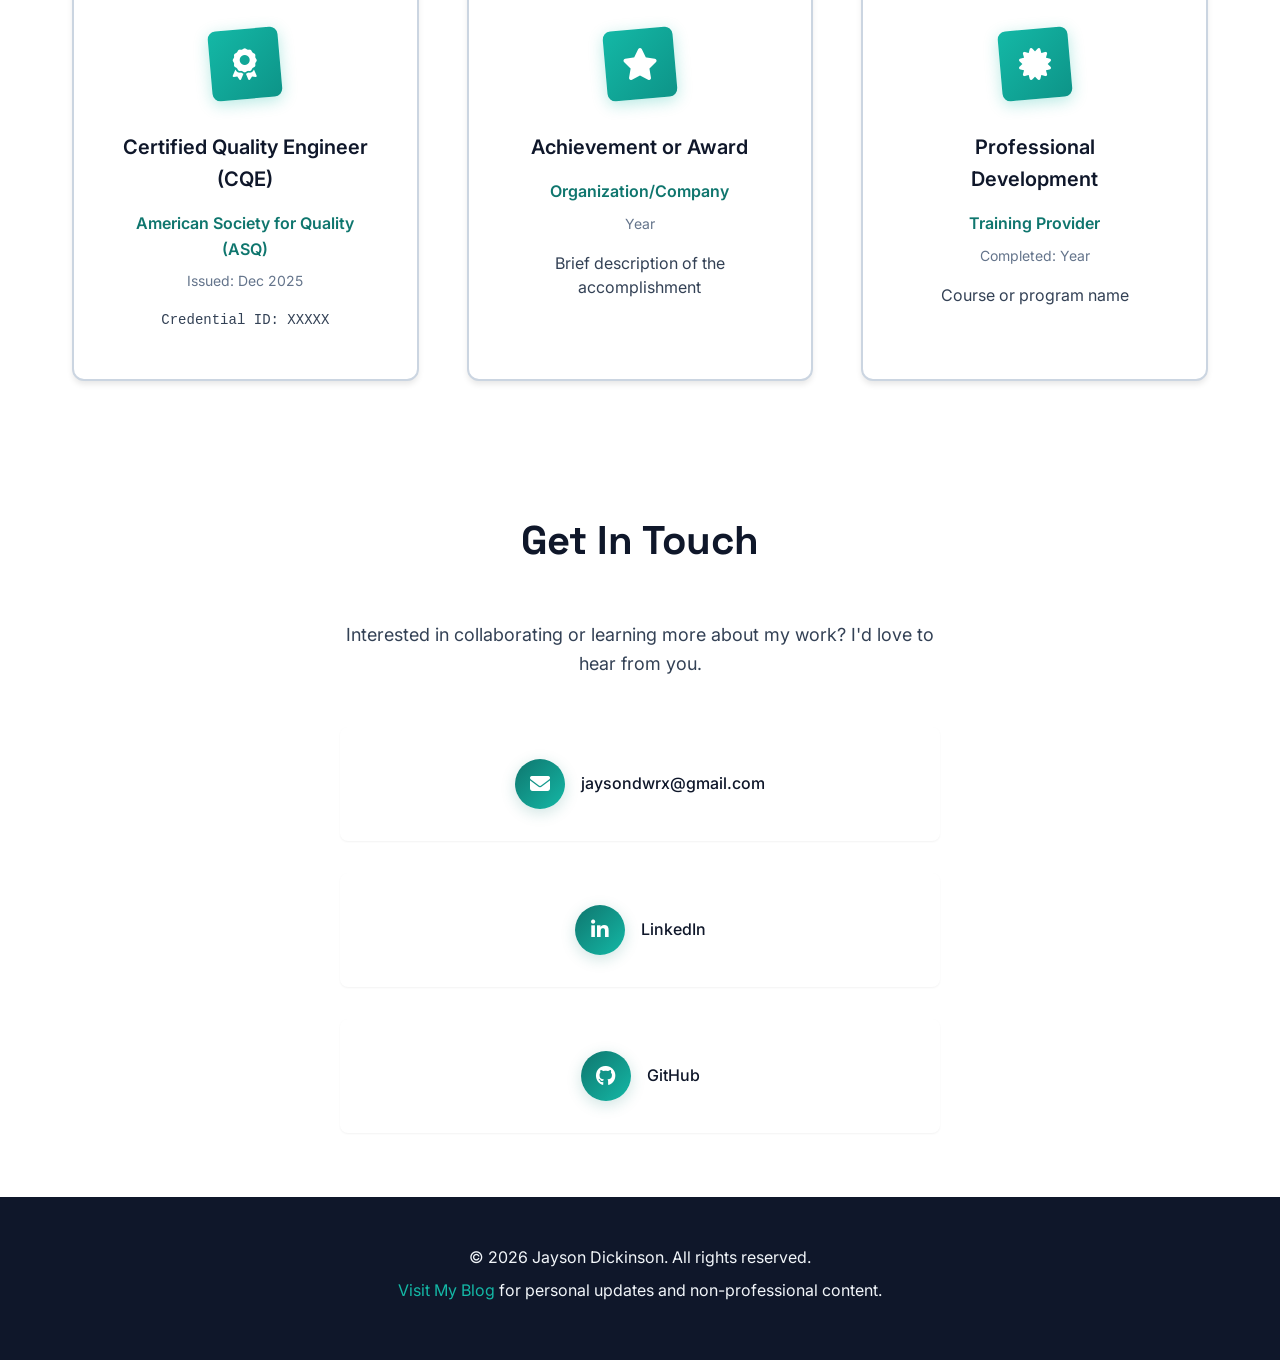
==== commit b40651d3: "Update hero section with new subtitle and description" ====
--- a/index.html
+++ b/index.html
@@ -33,8 +33,8 @@
   <section class="hero">
     <div class="container">
       <h1 class="hero-title">Hi, I'm Jayson Dickinson</h1>
-      <p class="hero-subtitle">Professional Engineer & Problem Solver</p>
-      <p class="hero-description">Building innovative solutions and delivering impactful results</p>
+      <p class="hero-subtitle">Engineer & Coach</p>
+      <p class="hero-description">From the boardroom to the weight room, let's succeed together.</p>
       <div class="hero-cta">
         <a href="#projects" class="btn btn-primary">View My Work</a>
         <a href="#contact" class="btn btn-secondary">Get In Touch</a>
@@ -48,18 +48,18 @@
       <h2 class="section-title">About Me</h2>
       <div class="about-content">
         <div class="about-text">
-          <p>I'm a passionate professional with expertise in [Your Field]. With a strong background in [Key Skills], I specialize in creating innovative solutions that drive business value and technical excellence.</p>
-          <p>My approach combines technical proficiency with strategic thinking to deliver results that matter.</p>
+          <p>I'm a motivated professional with expertise in systems engineering, including a strong focus on quality, and mechanical design per MIL-SPEC and industry standards. With a strong background in MBSE, Aerospace, and project development, I specialize in creating innovative solutions that drive business value and technical excellence.</p>
+          <p>My approach combines technical proficiency with strategic thinking to deliver tangible results, not just half-baked ideas.</p>
         </div>
         <div class="skills">
           <h3>Core Skills</h3>
           <div class="skill-tags">
-            <span class="tag">Leadership</span>
+            <span class="tag">Test Engineering</span>
             <span class="tag">Project Management</span>
-            <span class="tag">Software Development</span>
+            <span class="tag">Systems Engineering</span>
             <span class="tag">Problem Solving</span>
-            <span class="tag">Team Collaboration</span>
-            <span class="tag">Technical Architecture</span>
+            <span class="tag">Mechanical Design</span>
+            <span class="tag">Technical Writing</span>
           </div>
         </div>
       </div>
@@ -95,7 +95,7 @@
         <div class="project-card project-space">
           <div class="project-image">
             <i class="fas fa-rocket project-icon-large"></i>
-            <i class="fas fa-truck-monster project-rover"></i>
+            <img src="image-removebg-preview.png" alt="Rover" class="project-rover">
           </div>
           <div class="project-header">
             <h3><i class="fas fa-satellite"></i> NASA Artemis Mission Rover</h3>
--- a/styles.css
+++ b/styles.css
@@ -340,7 +340,25 @@
 
 /* Default hover animation for non-animated project cards */
 .project-health:hover .project-icon-large {
-  transform: scale(1.15) rotate(5deg);
+  animation: heartbeat 1.5s ease-in-out infinite;
+}
+
+@keyframes heartbeat {
+  0%, 100% {
+    transform: scale(1);
+  }
+  10% {
+    transform: scale(1.2);
+  }
+  20% {
+    transform: scale(1);
+  }
+  30% {
+    transform: scale(1.25);
+  }
+  40% {
+    transform: scale(1);
+  }
 }
 
 .project-card:hover .project-image {
@@ -470,10 +488,11 @@
   position: absolute;
   bottom: 30px;
   left: -60px;
-  font-size: 2.5rem;
-  color: rgba(255, 255, 255, 0.95);
+  height: 60px;
+  width: auto;
   opacity: 0;
   z-index: 2;
+  filter: brightness(1.1);
 }
 
 .project-space:hover .project-rover {
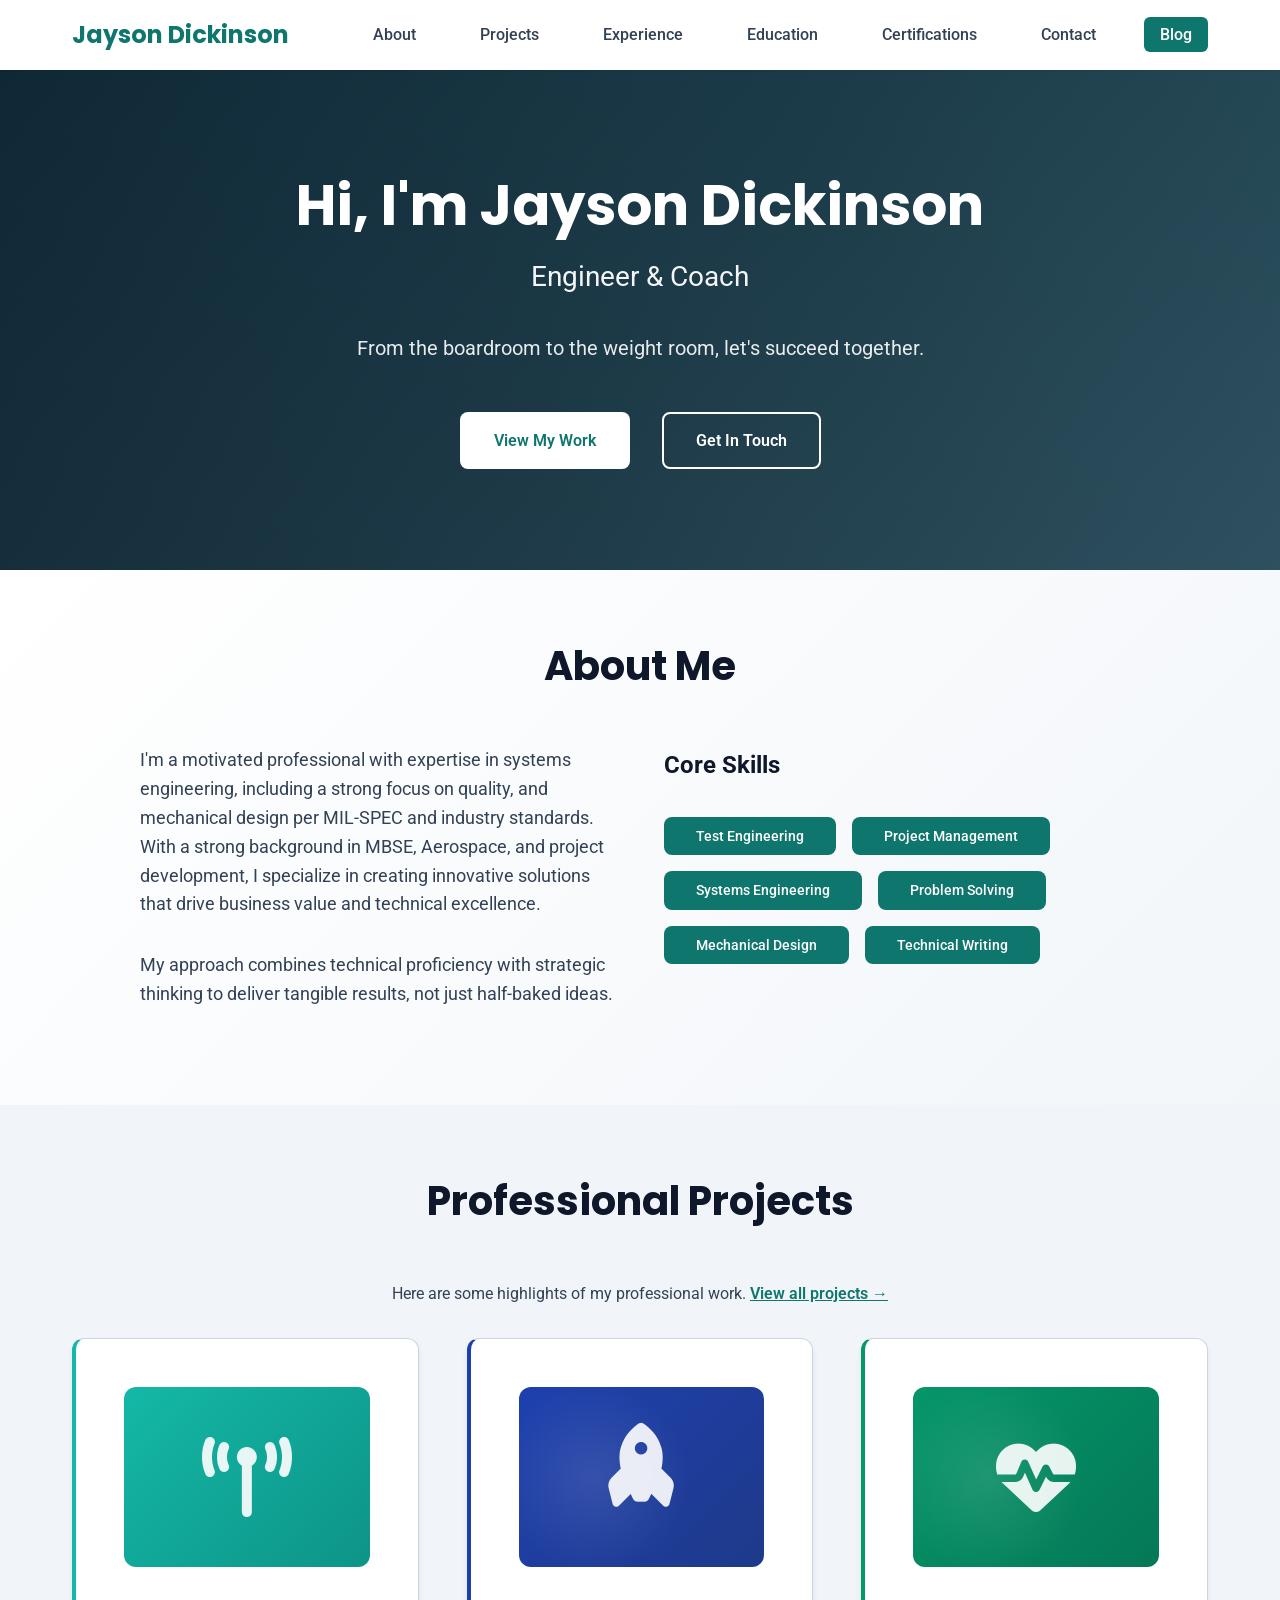
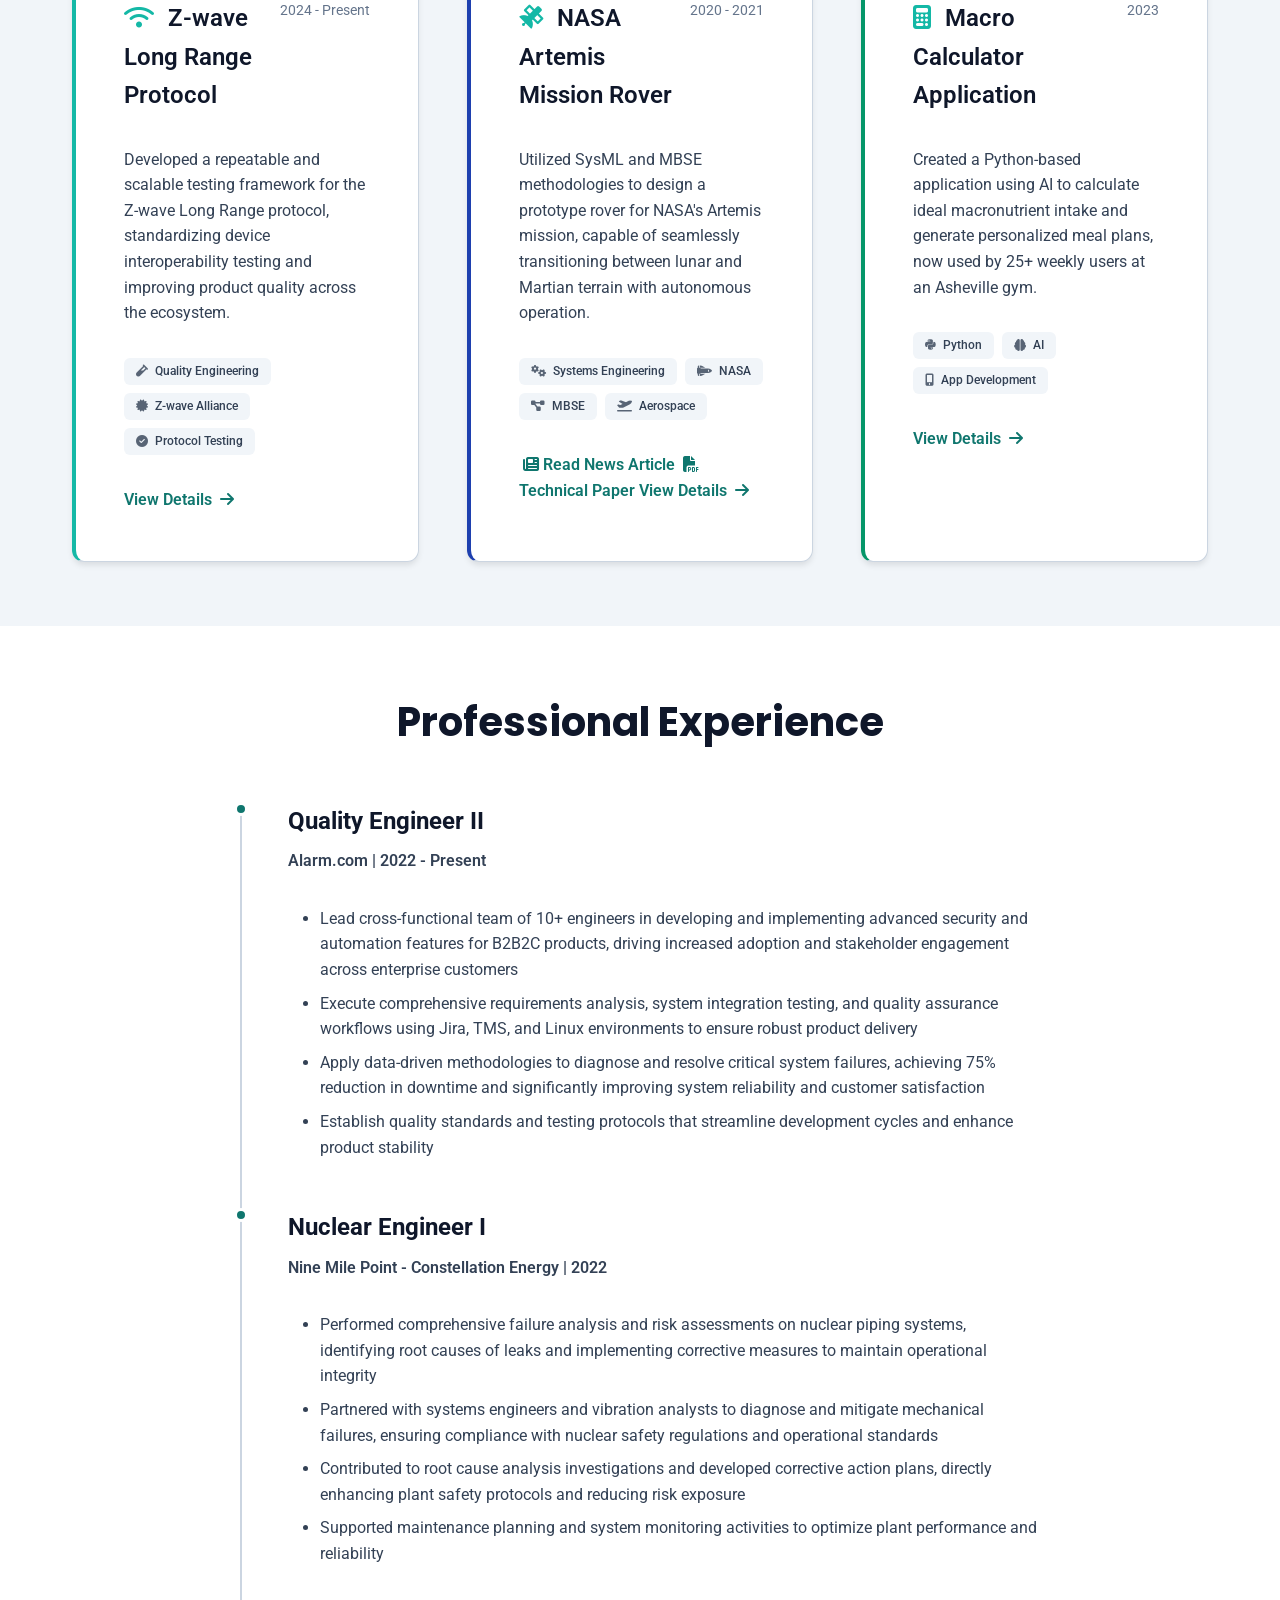
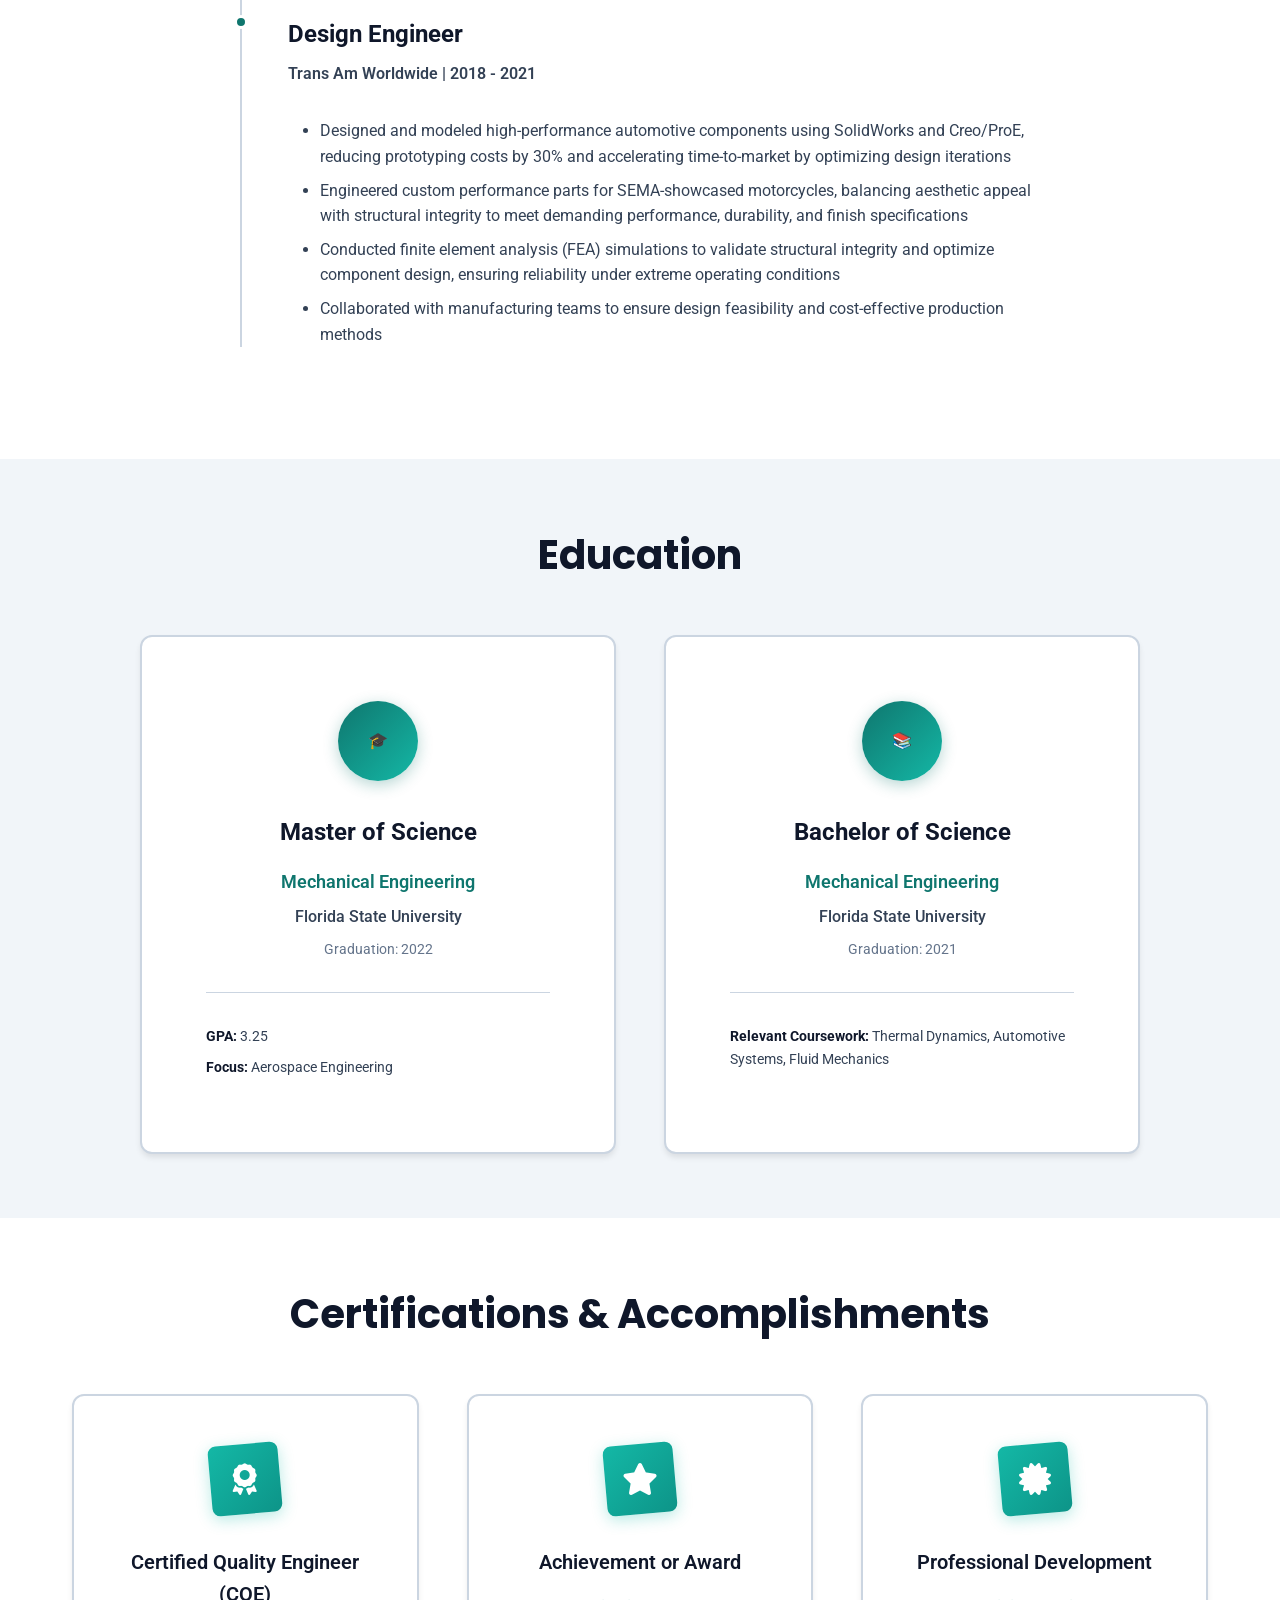
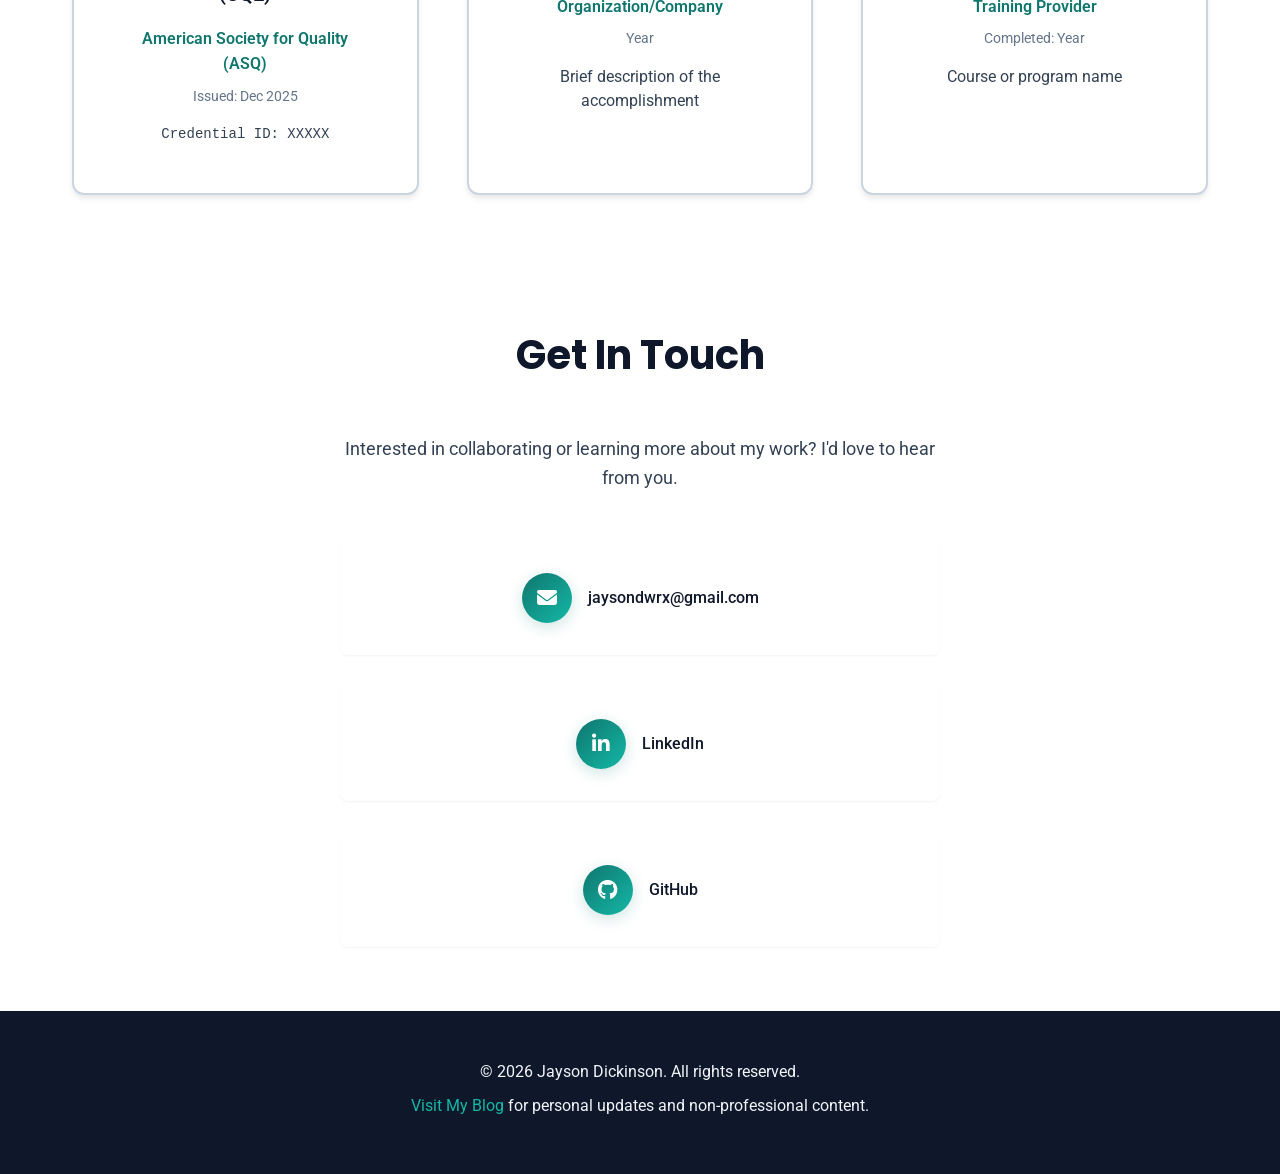
==== commit 795d696c: "Update fonts to Roboto/Poppins and add randomizing background images to About section" ====
--- a/index.html
+++ b/index.html
@@ -7,7 +7,7 @@
   <!-- Google Fonts -->
   <link rel="preconnect" href="https://fonts.googleapis.com">
   <link rel="preconnect" href="https://fonts.gstatic.com" crossorigin>
-  <link href="https://fonts.googleapis.com/css2?family=Inter:wght@300;400;500;600;700;800&family=Space+Grotesk:wght@400;500;600;700&display=swap" rel="stylesheet">
+  <link href="https://fonts.googleapis.com/css2?family=Roboto:wght@300;400;500;600;700&family=Poppins:wght@400;500;600;700&display=swap" rel="stylesheet">
   <!-- Font Awesome Icons -->
   <link rel="stylesheet" href="https://cdnjs.cloudflare.com/ajax/libs/font-awesome/6.5.1/css/all.min.css" />
   <link rel="stylesheet" href="styles.css" />
@@ -292,5 +292,31 @@
     </div>
   </footer>
 
+  <script>
+    // Random Background Images for About Section
+    // Add your own image URLs or local file paths here
+    const backgroundImages = [
+      'https://images.unsplash.com/photo-1451187580459-43490279c0fa?w=1920&q=80', // Technology/Space
+      'https://images.unsplash.com/photo-1517976487492-5750f3195933?w=1920&q=80', // Fitness/Gym
+      'https://images.unsplash.com/photo-1517976547714-720226b864c1?w=1920&q=80', // Engineering/Technical
+      'https://images.unsplash.com/photo-1581092795360-fd1ca04f0952?w=1920&q=80', // Abstract Tech
+      'https://images.unsplash.com/photo-1460925895917-afdab827c52f?w=1920&q=80', // Data/Analytics
+      // To use your own images:
+      // 1. Place image files in your project folder
+      // 2. Replace URLs above with: 'your-image-name.jpg'
+      // Example: 'gym-photo.jpg', 'nasa-project.jpg', 'zwave-testing.jpg'
+    ];
+
+    // Select a random image on page load
+    function setRandomBackground() {
+      const aboutSection = document.getElementById('about');
+      const randomIndex = Math.floor(Math.random() * backgroundImages.length);
+      aboutSection.style.backgroundImage = `url('${backgroundImages[randomIndex]}')`;
+    }
+
+    // Set background when page loads
+    window.addEventListener('load', setRandomBackground);
+  </script>
+
 </body>
 </html>
--- a/styles.css
+++ b/styles.css
@@ -29,8 +29,8 @@
   --spacing-xl: 4rem;
   
   /* Typography */
-  --font-main: 'Inter', -apple-system, BlinkMacSystemFont, 'Segoe UI', Roboto, sans-serif;
-  --font-heading: 'Space Grotesk', 'Segoe UI', system-ui, sans-serif;
+  --font-main: 'Roboto', -apple-system, BlinkMacSystemFont, 'Segoe UI', sans-serif;
+  --font-heading: 'Poppins', 'Segoe UI', system-ui, sans-serif;
   
   /* Shadows */
   --shadow-sm: 0 1px 2px 0 rgba(0, 0, 0, 0.05);
@@ -239,6 +239,30 @@
 /* ===================================
    About Section
    =================================== */
+#about {
+  position: relative;
+  background-size: cover;
+  background-position: center;
+  background-attachment: fixed;
+  transition: background-image 0.5s ease-in-out;
+}
+
+#about::before {
+  content: '';
+  position: absolute;
+  top: 0;
+  left: 0;
+  right: 0;
+  bottom: 0;
+  background: linear-gradient(135deg, rgba(255, 255, 255, 0.95) 0%, rgba(241, 245, 249, 0.92) 100%);
+  z-index: 0;
+}
+
+#about .container {
+  position: relative;
+  z-index: 1;
+}
+
 .about-content {
   display: grid;
   grid-template-columns: 1fr 1fr;
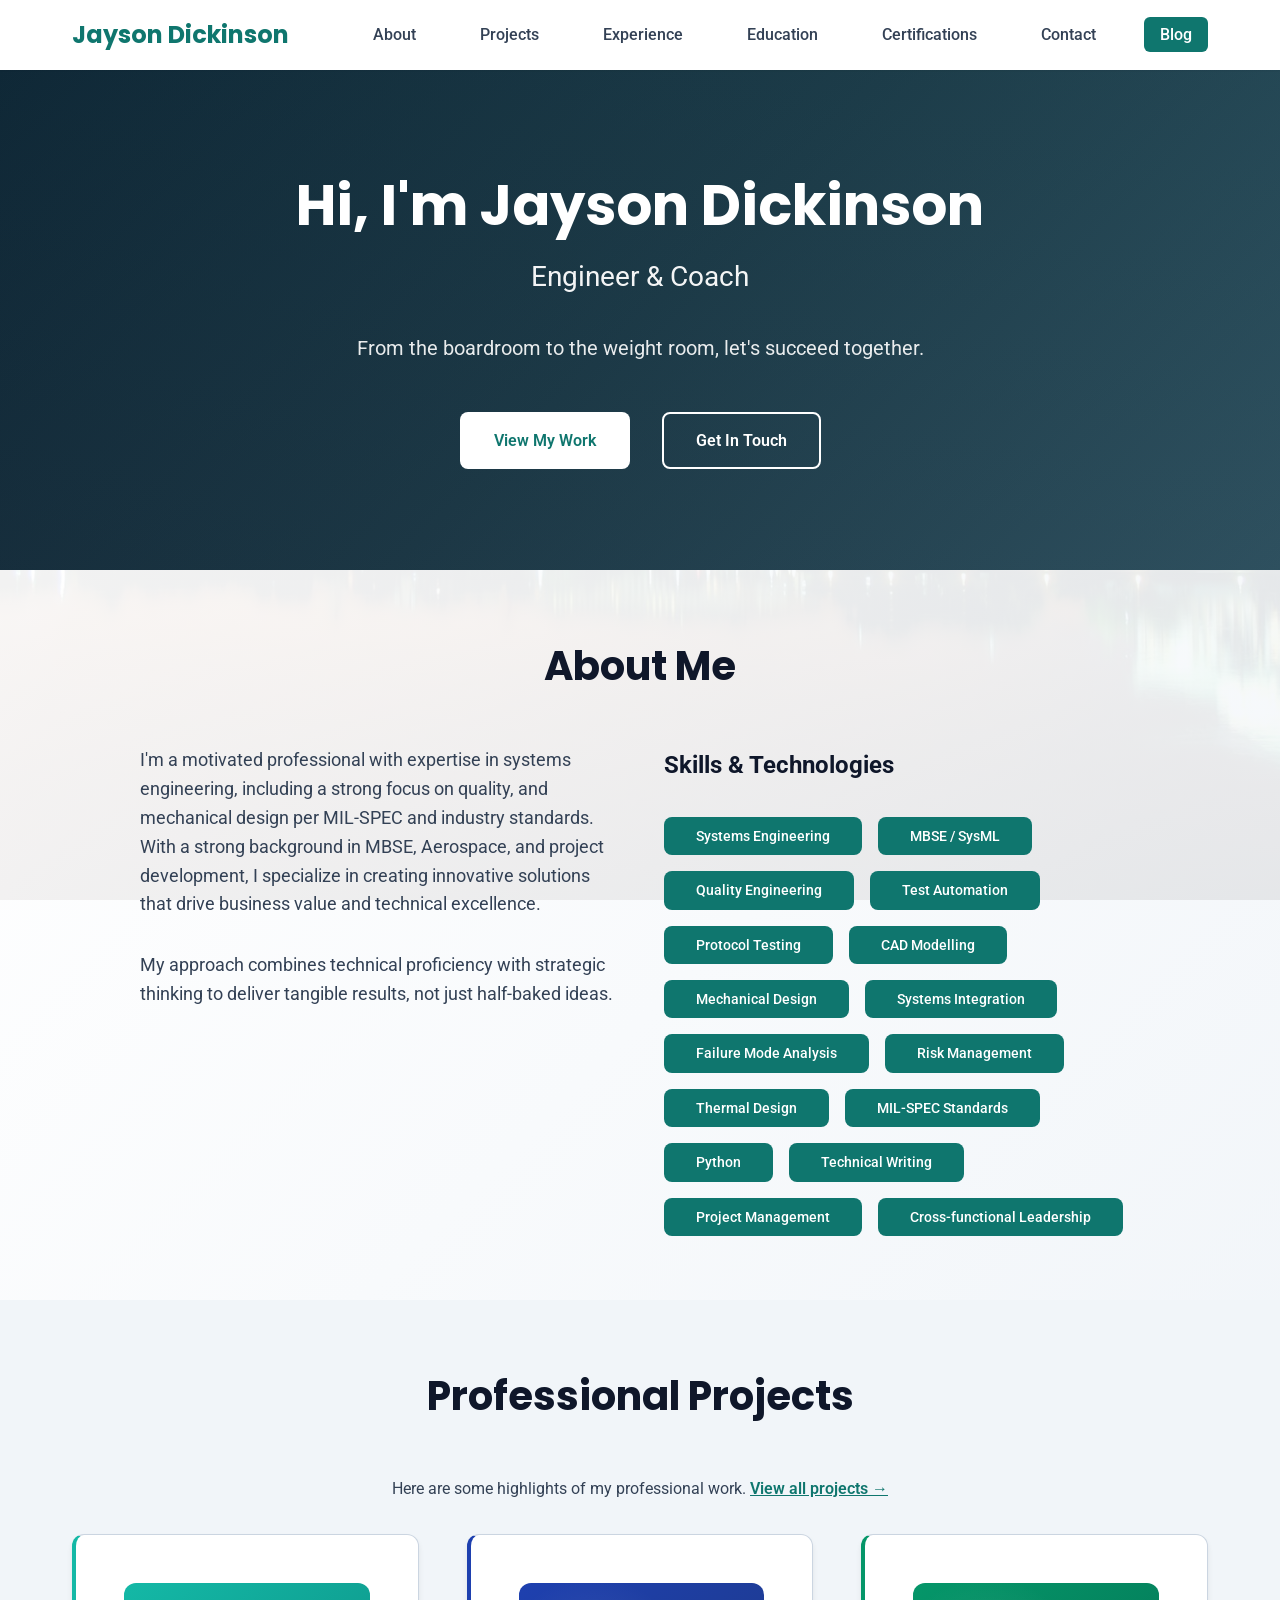
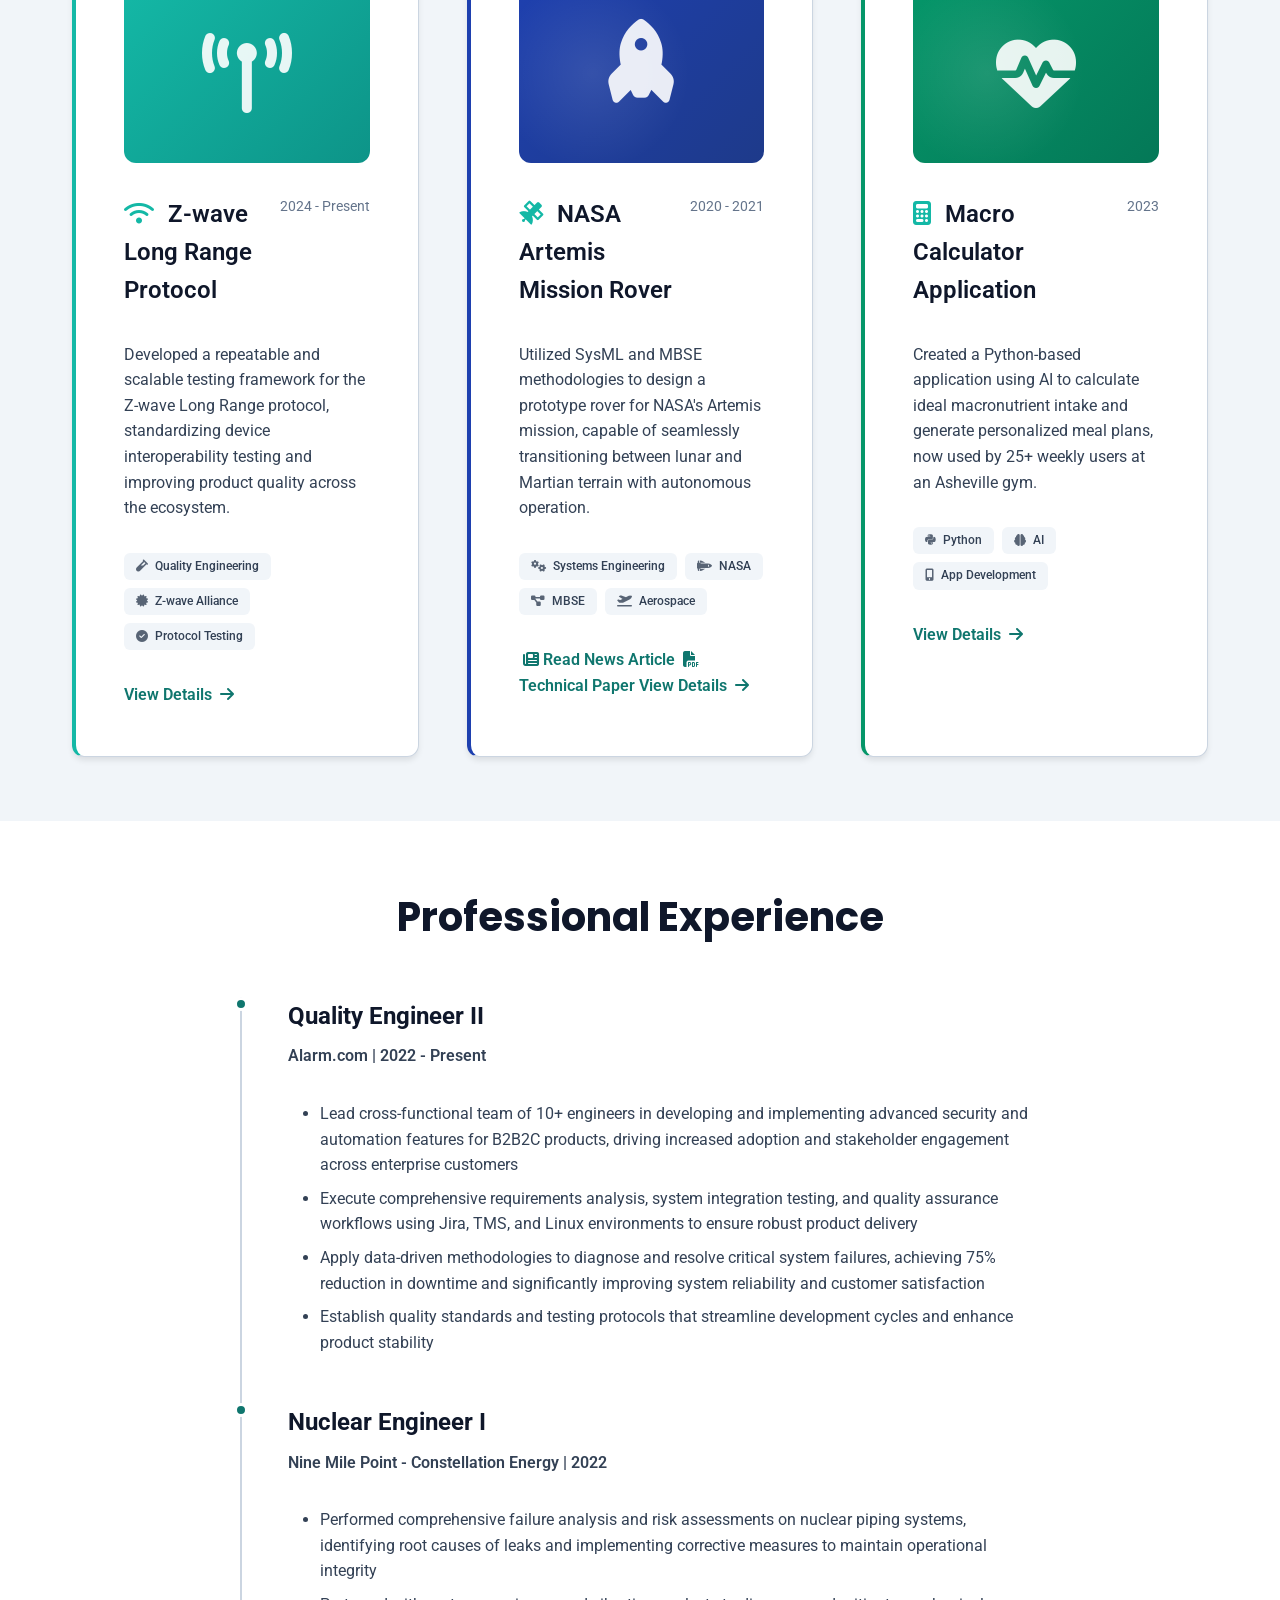
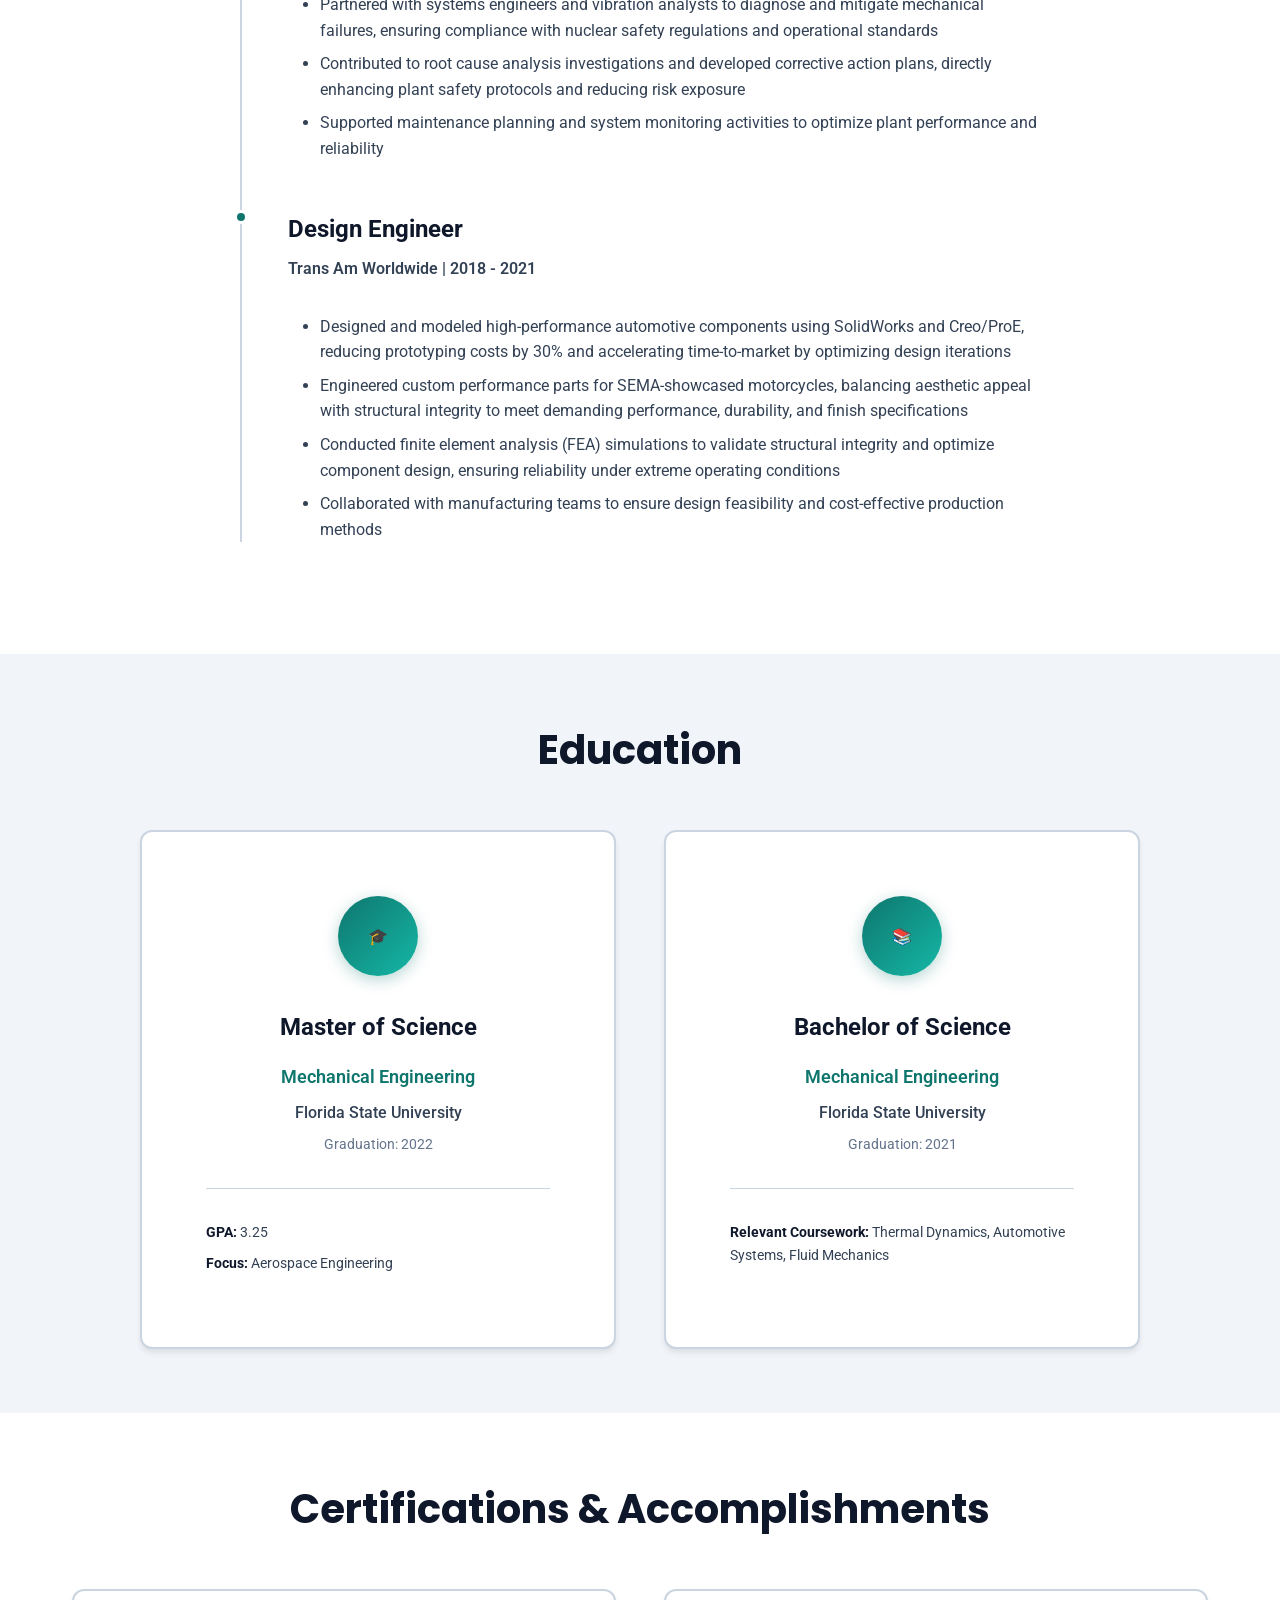
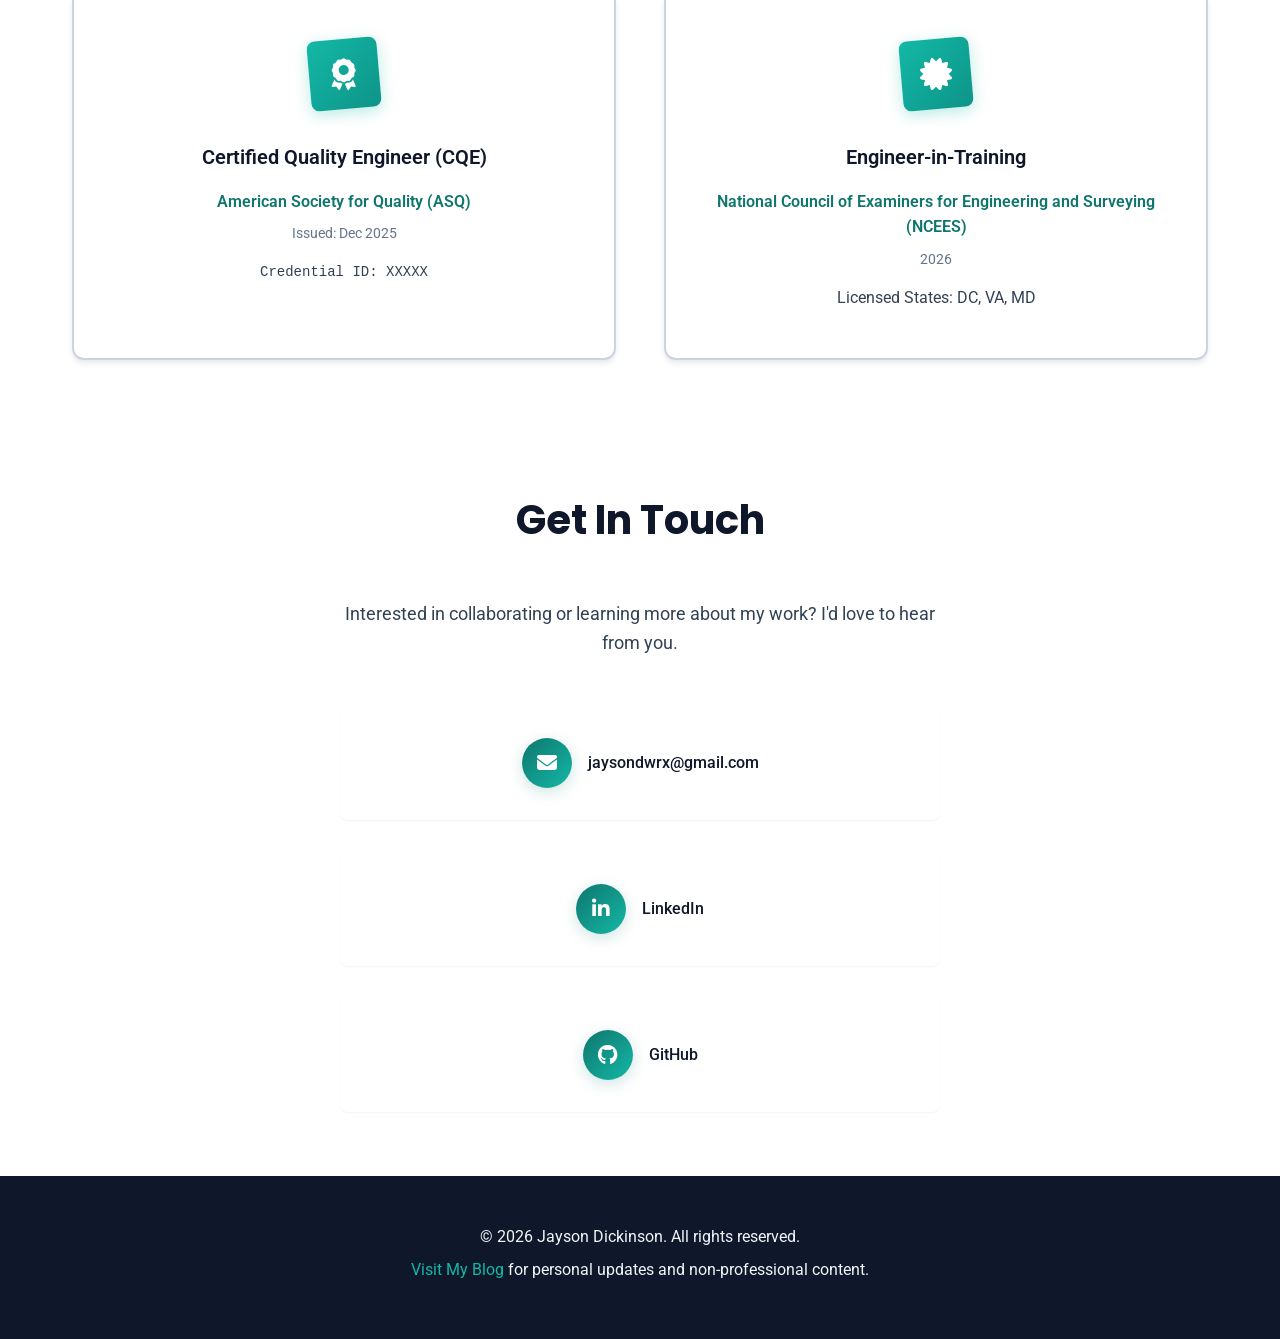
==== commit b468b07c: "Expand Skills section to reflect project technologies and engineering capabilities" ====
--- a/index.html
+++ b/index.html
@@ -52,14 +52,24 @@
           <p>My approach combines technical proficiency with strategic thinking to deliver tangible results, not just half-baked ideas.</p>
         </div>
         <div class="skills">
-          <h3>Core Skills</h3>
+          <h3>Skills & Technologies</h3>
           <div class="skill-tags">
-            <span class="tag">Test Engineering</span>
+            <span class="tag">Systems Engineering</span>
+            <span class="tag">MBSE / SysML</span>
+            <span class="tag">Quality Engineering</span>
+            <span class="tag">Test Automation</span>
+            <span class="tag">Protocol Testing</span>
+            <span class="tag">CAD Modelling</span>
+            <span class="tag">Mechanical Design</span>
+            <span class="tag">Systems Integration</span>
+            <span class="tag">Failure Mode Analysis</span>
+            <span class="tag">Risk Management</span>
+            <span class="tag">Thermal Design</span>
+            <span class="tag">MIL-SPEC Standards</span>
+            <span class="tag">Python</span>
+            <span class="tag">Technical Writing</span>
             <span class="tag">Project Management</span>
-            <span class="tag">Systems Engineering</span>
-            <span class="tag">Problem Solving</span>
-            <span class="tag">Mechanical Design</span>
-            <span class="tag">Technical Writing</span>
+            <span class="tag">Cross-functional Leadership</span>
           </div>
         </div>
       </div>
@@ -240,21 +250,14 @@
 
         <!-- Accomplishment Item -->
         <div class="cert-card">
-          <div class="cert-icon"><i class="fas fa-star"></i></div>
-          <h3>Achievement or Award</h3>
-          <p class="cert-issuer">Organization/Company</p>
-          <p class="cert-date">Year</p>
-          <p class="cert-description">Brief description of the accomplishment</p>
+          <div class="cert-icon"><i class="fas fa-certificate"></i></div>
+          <h3>Engineer-in-Training</h3>
+          <p class="cert-issuer">National Council of Examiners for Engineering and Surveying (NCEES)</p>
+          <p class="cert-date">2026</p>
+          <p class="cert-description">Licensed States: DC, VA, MD</p>
         </div>
 
         <!-- Add more as needed -->
-        <div class="cert-card">
-          <div class="cert-icon"><i class="fas fa-certificate"></i></div>
-          <h3>Professional Development</h3>
-          <p class="cert-issuer">Training Provider</p>
-          <p class="cert-date">Completed: Year</p>
-          <p class="cert-description">Course or program name</p>
-        </div>
 
       </div>
     </div>
@@ -296,11 +299,16 @@
     // Random Background Images for About Section
     // Add your own image URLs or local file paths here
     const backgroundImages = [
-      'https://images.unsplash.com/photo-1451187580459-43490279c0fa?w=1920&q=80', // Technology/Space
-      'https://images.unsplash.com/photo-1517976487492-5750f3195933?w=1920&q=80', // Fitness/Gym
-      'https://images.unsplash.com/photo-1517976547714-720226b864c1?w=1920&q=80', // Engineering/Technical
-      'https://images.unsplash.com/photo-1581092795360-fd1ca04f0952?w=1920&q=80', // Abstract Tech
-      'https://images.unsplash.com/photo-1460925895917-afdab827c52f?w=1920&q=80', // Data/Analytics
+      'artemis_launch_site.jpg', // nasa launch
+      'artemis_site.jpg', // artemis mission
+      'dc.jpg', // DC/home
+      'gears.jpg', // Abstract gears
+      'golds_logo_site.jpg', // gym/golds
+      'gym.jpg', // abstract gym
+      'jet.jpg', // jet engine
+      'nmp.jpg', // nuclear plant
+      'osc and ren.jpg', // osc and renegade/fsu
+      'sti.jpg', // subaru/car
       // To use your own images:
       // 1. Place image files in your project folder
       // 2. Replace URLs above with: 'your-image-name.jpg'
